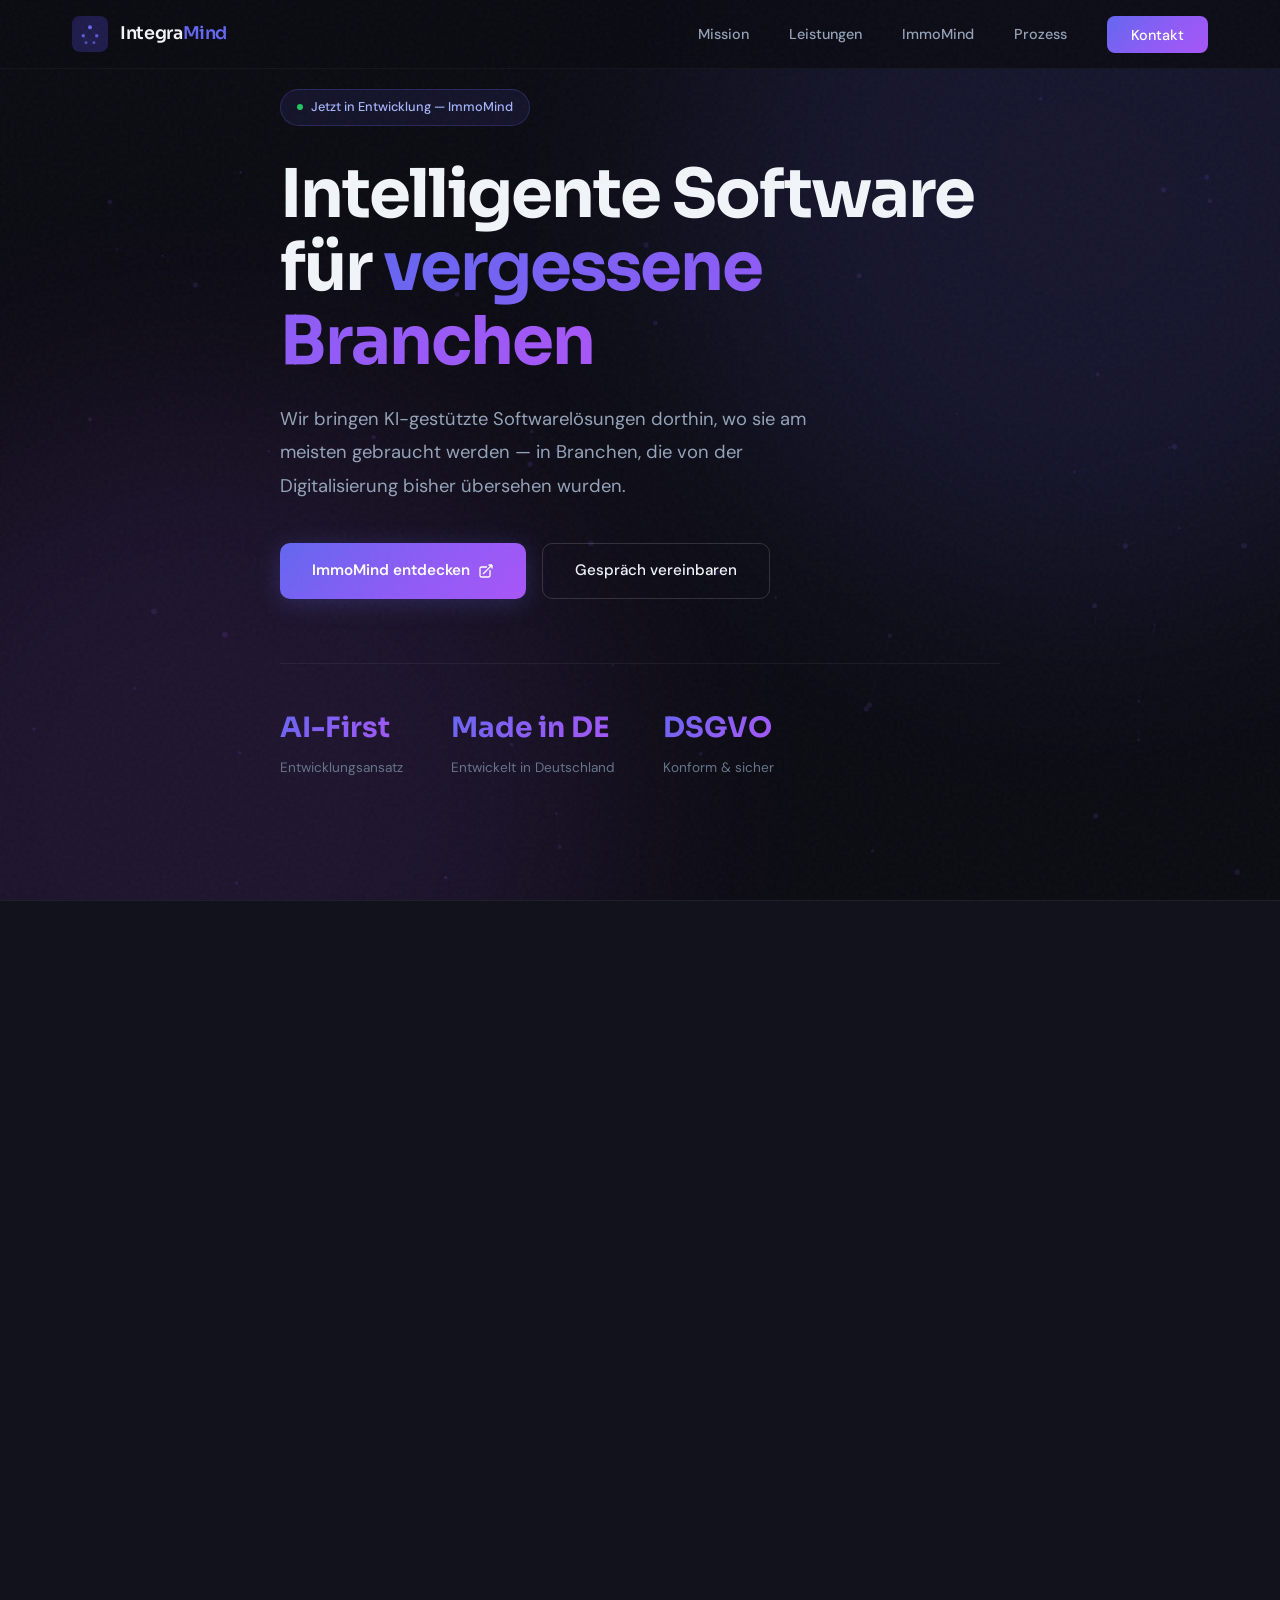
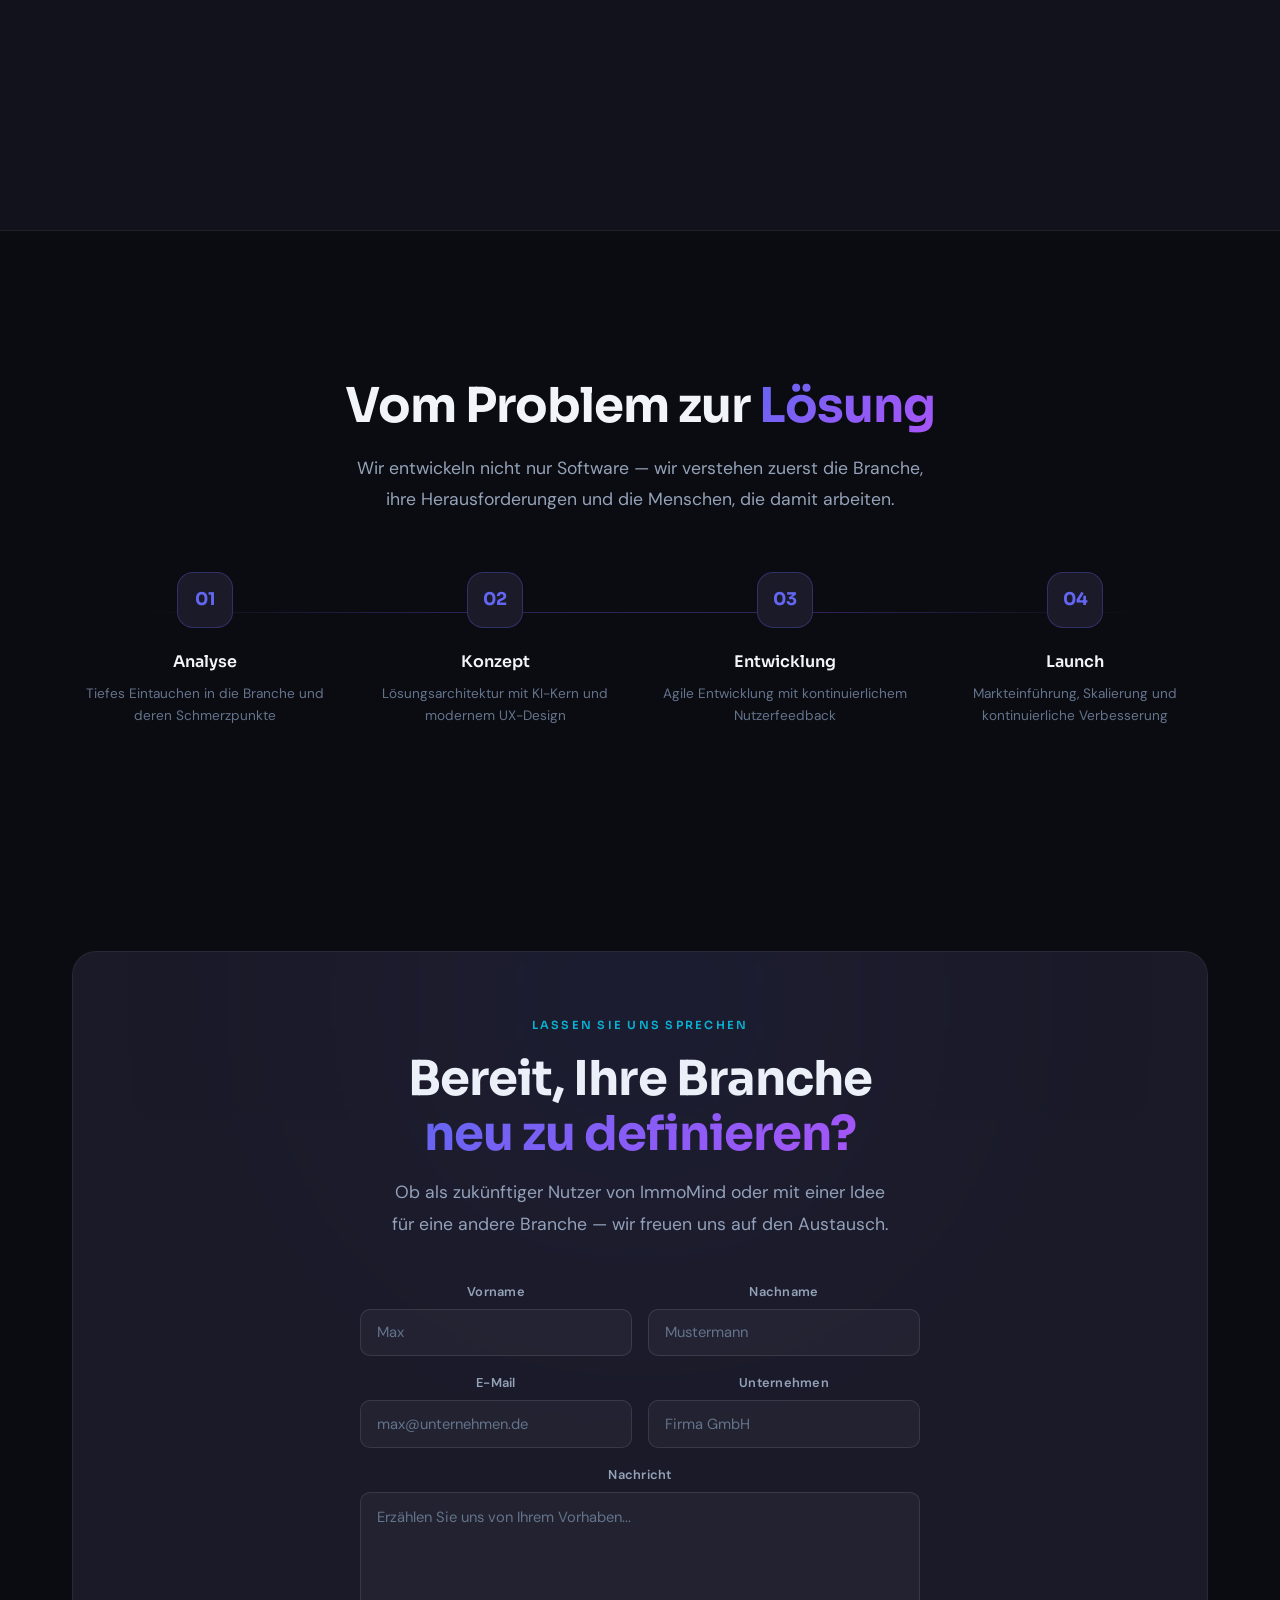
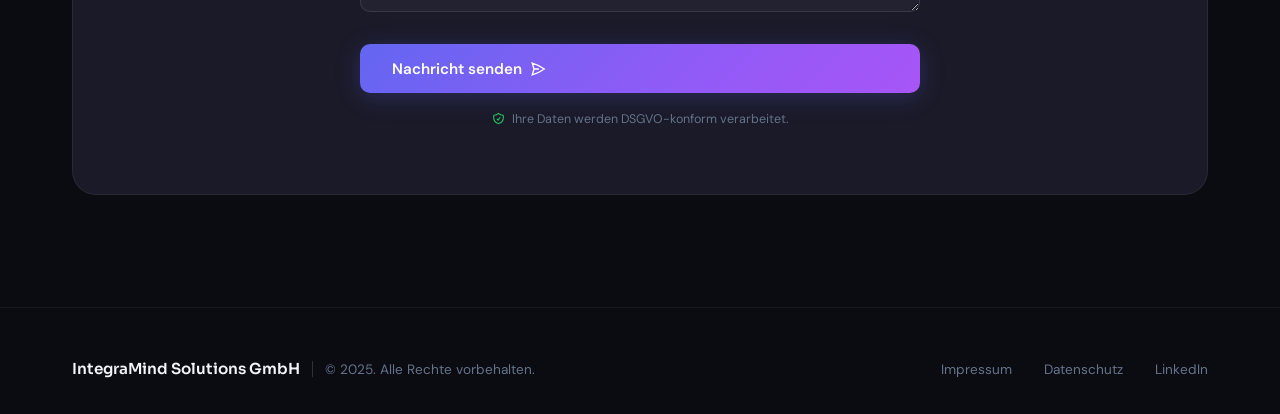
==== index.html @ 5687dd4c "Create index.html" ====
<!DOCTYPE html>
<html lang="de">
<head>
    <meta charset="UTF-8">
    <meta name="viewport" content="width=device-width, initial-scale=1.0">
    <title>IntegraMind Solutions – Intelligente Software für die Branchen von morgen</title>
    <meta name="description" content="IntegraMind Solutions GmbH – Wir entwickeln KI-gestützte Software für Branchen mit ungenutztem Digitalisierungspotenzial. Unser erstes Produkt: ImmoMind.">
    <link rel="preconnect" href="https://fonts.googleapis.com">
    <link rel="preconnect" href="https://fonts.gstatic.com" crossorigin>
    <link href="https://fonts.googleapis.com/css2?family=DM+Sans:ital,opsz,wght@0,9..40,300;0,9..40,400;0,9..40,500;0,9..40,600;0,9..40,700&family=Sora:wght@300;400;500;600;700&display=swap" rel="stylesheet">
    <style>
        :root {
            --primary: #6366f1;
            --secondary: #8b5cf6;
            --accent: #a855f7;
            --cyan: #06b6d4;
            --dark-bg: #0b0b12;
            --dark-surface: #12121c;
            --dark-card: #1a1a28;
            --dark-border: rgba(255,255,255,0.06);
            --text-primary: #f1f5f9;
            --text-secondary: #94a3b8;
            --text-muted: #64748b;
            --gradient-brand: linear-gradient(135deg, #6366f1, #8b5cf6, #a855f7);
            --gradient-glow: linear-gradient(135deg, rgba(99,102,241,0.15), rgba(139,92,246,0.08));
        }

        * { margin: 0; padding: 0; box-sizing: border-box; }

        html {
            scroll-behavior: smooth;
            scrollbar-width: thin;
            scrollbar-color: var(--primary) var(--dark-bg);
        }

        body {
            font-family: 'DM Sans', sans-serif;
            background: var(--dark-bg);
            color: var(--text-primary);
            line-height: 1.7;
            overflow-x: hidden;
        }

        /* ─── NOISE TEXTURE OVERLAY ─── */
        body::before {
            content: '';
            position: fixed;
            inset: 0;
            background-image: url("data:image/svg+xml,%3Csvg viewBox='0 0 256 256' xmlns='http://www.w3.org/2000/svg'%3E%3Cfilter id='n'%3E%3CfeTurbulence type='fractalNoise' baseFrequency='0.9' numOctaves='4' stitchTiles='stitch'/%3E%3C/filter%3E%3Crect width='100%25' height='100%25' filter='url(%23n)' opacity='0.03'/%3E%3C/svg%3E");
            pointer-events: none;
            z-index: 9999;
        }

        /* ─── UTILITY ─── */
        .container {
            max-width: 1200px;
            margin: 0 auto;
            padding: 0 2rem;
        }

        .gradient-text {
            background: var(--gradient-brand);
            -webkit-background-clip: text;
            -webkit-text-fill-color: transparent;
            background-clip: text;
        }

        .section-label {
            font-family: 'Sora', sans-serif;
            font-size: 0.7rem;
            font-weight: 600;
            letter-spacing: 0.2em;
            text-transform: uppercase;
            color: var(--cyan);
            margin-bottom: 1rem;
            display: flex;
            align-items: center;
            gap: 0.75rem;
        }

        .section-label::before {
            content: '';
            width: 24px;
            height: 1px;
            background: var(--cyan);
        }

        .section-title {
            font-family: 'Sora', sans-serif;
            font-size: clamp(2rem, 4vw, 3rem);
            font-weight: 700;
            line-height: 1.15;
            margin-bottom: 1.25rem;
            letter-spacing: -0.02em;
        }

        .section-desc {
            font-size: 1.1rem;
            color: var(--text-secondary);
            max-width: 600px;
            line-height: 1.8;
        }

        section {
            padding: 7rem 0;
            position: relative;
        }

        /* ─── NAVIGATION ─── */
        nav {
            position: fixed;
            top: 0;
            left: 0;
            right: 0;
            z-index: 1000;
            padding: 1rem 0;
            background: rgba(11, 11, 18, 0.8);
            backdrop-filter: blur(20px);
            -webkit-backdrop-filter: blur(20px);
            border-bottom: 1px solid var(--dark-border);
            transition: all 0.3s ease;
        }

        nav .container {
            display: flex;
            justify-content: space-between;
            align-items: center;
        }

        .nav-logo {
            display: flex;
            align-items: center;
            gap: 0.75rem;
            text-decoration: none;
            color: var(--text-primary);
        }

        .nav-logo-icon {
            width: 36px;
            height: 36px;
        }

        .nav-logo-text {
            font-family: 'Sora', sans-serif;
            font-size: 1.1rem;
            font-weight: 600;
            letter-spacing: -0.02em;
        }

        .nav-logo-text span {
            color: var(--primary);
        }

        .nav-links {
            display: flex;
            gap: 2.5rem;
            list-style: none;
            align-items: center;
        }

        .nav-links a {
            color: var(--text-secondary);
            text-decoration: none;
            font-size: 0.9rem;
            font-weight: 500;
            transition: color 0.2s;
            position: relative;
        }

        .nav-links a:hover {
            color: var(--text-primary);
        }

        .nav-links a::after {
            content: '';
            position: absolute;
            bottom: -4px;
            left: 0;
            width: 0;
            height: 1.5px;
            background: var(--primary);
            transition: width 0.3s ease;
        }

        .nav-links a:hover::after {
            width: 100%;
        }

        .nav-cta {
            background: var(--gradient-brand) !important;
            color: white !important;
            padding: 0.6rem 1.5rem;
            border-radius: 8px;
            font-weight: 600;
            font-size: 0.85rem;
        }

        .nav-cta::after {
            display: none !important;
        }

        .hamburger {
            display: none;
            background: none;
            border: none;
            color: white;
            cursor: pointer;
            padding: 0.5rem;
        }

        .hamburger svg {
            width: 24px;
            height: 24px;
        }

        /* ─── HERO ─── */
        .hero {
            min-height: 100vh;
            display: flex;
            align-items: center;
            position: relative;
            padding-top: 5rem;
        }

        .hero-bg {
            position: absolute;
            inset: 0;
            overflow: hidden;
        }

        /* Neural Network animated background */
        .hero-bg canvas {
            position: absolute;
            inset: 0;
            width: 100%;
            height: 100%;
            opacity: 0.25;
        }

        .hero-radial {
            position: absolute;
            width: 800px;
            height: 800px;
            border-radius: 50%;
            filter: blur(120px);
            opacity: 0.12;
            animation: float 20s ease-in-out infinite;
        }

        .hero-radial-1 {
            background: var(--primary);
            top: -200px;
            right: -200px;
        }

        .hero-radial-2 {
            background: var(--accent);
            bottom: -300px;
            left: -200px;
            animation-delay: -10s;
        }

        @keyframes float {
            0%, 100% { transform: translate(0, 0); }
            50% { transform: translate(-30px, 30px); }
        }

        .hero .container {
            position: relative;
            z-index: 2;
        }

        .hero-content {
            max-width: 720px;
        }

        .hero-badge {
            display: inline-flex;
            align-items: center;
            gap: 0.5rem;
            background: rgba(99, 102, 241, 0.1);
            border: 1px solid rgba(99, 102, 241, 0.25);
            padding: 0.4rem 1rem;
            border-radius: 100px;
            font-size: 0.8rem;
            color: #a5b4fc;
            margin-bottom: 2rem;
            font-weight: 500;
            animation: fadeUp 0.8s ease both;
        }

        .hero-badge-dot {
            width: 6px;
            height: 6px;
            background: #22c55e;
            border-radius: 50%;
            animation: pulse-dot 2s infinite;
        }

        @keyframes pulse-dot {
            0%, 100% { opacity: 1; }
            50% { opacity: 0.4; }
        }

        .hero h1 {
            font-family: 'Sora', sans-serif;
            font-size: clamp(2.5rem, 5.5vw, 4.2rem);
            font-weight: 700;
            line-height: 1.1;
            letter-spacing: -0.03em;
            margin-bottom: 1.5rem;
            animation: fadeUp 0.8s ease 0.1s both;
        }

        .hero p {
            font-size: 1.15rem;
            color: var(--text-secondary);
            line-height: 1.8;
            max-width: 560px;
            margin-bottom: 2.5rem;
            animation: fadeUp 0.8s ease 0.2s both;
        }

        .hero-actions {
            display: flex;
            gap: 1rem;
            flex-wrap: wrap;
            animation: fadeUp 0.8s ease 0.3s both;
        }

        @keyframes fadeUp {
            from { opacity: 0; transform: translateY(24px); }
            to { opacity: 1; transform: translateY(0); }
        }

        .btn-primary {
            display: inline-flex;
            align-items: center;
            gap: 0.5rem;
            padding: 0.9rem 2rem;
            background: var(--gradient-brand);
            color: white;
            border: none;
            border-radius: 10px;
            font-size: 0.95rem;
            font-weight: 600;
            font-family: 'DM Sans', sans-serif;
            cursor: pointer;
            text-decoration: none;
            transition: all 0.3s ease;
            box-shadow: 0 4px 24px rgba(99, 102, 241, 0.25);
        }

        .btn-primary:hover {
            transform: translateY(-2px);
            box-shadow: 0 8px 32px rgba(99, 102, 241, 0.35);
        }

        .btn-secondary {
            display: inline-flex;
            align-items: center;
            gap: 0.5rem;
            padding: 0.9rem 2rem;
            background: transparent;
            color: var(--text-primary);
            border: 1px solid rgba(255,255,255,0.15);
            border-radius: 10px;
            font-size: 0.95rem;
            font-weight: 500;
            font-family: 'DM Sans', sans-serif;
            cursor: pointer;
            text-decoration: none;
            transition: all 0.3s ease;
        }

        .btn-secondary:hover {
            border-color: rgba(255,255,255,0.3);
            background: rgba(255,255,255,0.04);
        }

        .hero-stats {
            display: flex;
            gap: 3rem;
            margin-top: 4rem;
            padding-top: 2.5rem;
            border-top: 1px solid var(--dark-border);
            animation: fadeUp 0.8s ease 0.4s both;
        }

        .hero-stat-value {
            font-family: 'Sora', sans-serif;
            font-size: 1.75rem;
            font-weight: 700;
        }

        .hero-stat-label {
            font-size: 0.85rem;
            color: var(--text-muted);
            margin-top: 0.25rem;
        }

        /* ─── ABOUT / MISSION ─── */
        #mission {
            background: var(--dark-surface);
            border-top: 1px solid var(--dark-border);
            border-bottom: 1px solid var(--dark-border);
        }

        .mission-grid {
            display: grid;
            grid-template-columns: 1fr 1fr;
            gap: 4rem;
            align-items: center;
        }

        .mission-visual {
            position: relative;
            height: 420px;
            border-radius: 20px;
            overflow: hidden;
            background: var(--dark-card);
            border: 1px solid var(--dark-border);
        }

        .mission-visual-inner {
            position: absolute;
            inset: 0;
            display: flex;
            align-items: center;
            justify-content: center;
        }

        .mission-diagram {
            width: 280px;
            height: 280px;
            position: relative;
        }

        .mission-ring {
            position: absolute;
            border: 1.5px solid rgba(99, 102, 241, 0.2);
            border-radius: 50%;
            animation: spin 30s linear infinite;
        }

        .mission-ring:nth-child(1) {
            inset: 0;
        }

        .mission-ring:nth-child(2) {
            inset: 30px;
            animation-direction: reverse;
            animation-duration: 25s;
            border-color: rgba(139, 92, 246, 0.2);
        }

        .mission-ring:nth-child(3) {
            inset: 60px;
            animation-duration: 20s;
            border-color: rgba(6, 182, 212, 0.2);
        }

        .mission-center-icon {
            position: absolute;
            inset: 0;
            display: flex;
            align-items: center;
            justify-content: center;
        }

        .mission-center-icon svg {
            width: 56px;
            height: 56px;
            color: var(--primary);
        }

        .ring-node {
            position: absolute;
            width: 10px;
            height: 10px;
            background: var(--primary);
            border-radius: 50%;
            box-shadow: 0 0 12px rgba(99, 102, 241, 0.4);
        }

        @keyframes spin {
            to { transform: rotate(360deg); }
        }

        .mission-text .section-desc {
            margin-bottom: 2rem;
        }

        .mission-points {
            display: flex;
            flex-direction: column;
            gap: 1rem;
        }

        .mission-point {
            display: flex;
            align-items: flex-start;
            gap: 0.75rem;
            padding: 1rem 1.25rem;
            background: rgba(99, 102, 241, 0.04);
            border: 1px solid rgba(99, 102, 241, 0.08);
            border-radius: 12px;
            transition: all 0.3s;
        }

        .mission-point:hover {
            border-color: rgba(99, 102, 241, 0.2);
            background: rgba(99, 102, 241, 0.06);
        }

        .mission-point-icon {
            width: 20px;
            height: 20px;
            flex-shrink: 0;
            margin-top: 2px;
            color: var(--cyan);
        }

        .mission-point-text {
            font-size: 0.95rem;
            color: var(--text-secondary);
            line-height: 1.6;
        }

        .mission-point-text strong {
            color: var(--text-primary);
        }

        /* ─── SERVICES ─── */
        .services-grid {
            display: grid;
            grid-template-columns: repeat(3, 1fr);
            gap: 1.5rem;
            margin-top: 3.5rem;
        }

        .service-card {
            background: var(--dark-card);
            border: 1px solid var(--dark-border);
            border-radius: 16px;
            padding: 2rem;
            transition: all 0.4s ease;
            position: relative;
            overflow: hidden;
        }

        .service-card::before {
            content: '';
            position: absolute;
            top: 0;
            left: 0;
            right: 0;
            height: 2px;
            background: var(--gradient-brand);
            opacity: 0;
            transition: opacity 0.3s;
        }

        .service-card:hover::before {
            opacity: 1;
        }

        .service-card:hover {
            border-color: rgba(99, 102, 241, 0.2);
            transform: translateY(-4px);
            box-shadow: 0 16px 48px rgba(0,0,0,0.3);
        }

        .service-icon {
            width: 48px;
            height: 48px;
            background: var(--gradient-glow);
            border: 1px solid rgba(99, 102, 241, 0.15);
            border-radius: 12px;
            display: flex;
            align-items: center;
            justify-content: center;
            margin-bottom: 1.25rem;
            color: var(--primary);
        }

        .service-icon svg {
            width: 22px;
            height: 22px;
        }

        .service-card h3 {
            font-family: 'Sora', sans-serif;
            font-size: 1.15rem;
            font-weight: 600;
            margin-bottom: 0.75rem;
            letter-spacing: -0.01em;
        }

        .service-card p {
            font-size: 0.9rem;
            color: var(--text-secondary);
            line-height: 1.7;
        }

        /* ─── IMMOMIND PRODUCT ─── */
        #immomind {
            background: var(--dark-surface);
            border-top: 1px solid var(--dark-border);
            border-bottom: 1px solid var(--dark-border);
            overflow: hidden;
        }

        .immomind-grid {
            display: grid;
            grid-template-columns: 1fr 1fr;
            gap: 4rem;
            align-items: center;
        }

        .immomind-content .section-title {
            font-size: clamp(2rem, 3.5vw, 2.75rem);
        }

        .immomind-tag {
            display: inline-flex;
            align-items: center;
            gap: 0.4rem;
            background: rgba(6, 182, 212, 0.1);
            border: 1px solid rgba(6, 182, 212, 0.2);
            color: var(--cyan);
            padding: 0.3rem 0.8rem;
            border-radius: 6px;
            font-size: 0.75rem;
            font-weight: 600;
            letter-spacing: 0.05em;
            text-transform: uppercase;
            margin-bottom: 1.5rem;
        }

        .immomind-features {
            display: grid;
            grid-template-columns: 1fr 1fr;
            gap: 1rem;
            margin-top: 2rem;
        }

        .immo-feature {
            display: flex;
            align-items: flex-start;
            gap: 0.6rem;
            padding: 0.75rem 1rem;
            background: rgba(99, 102, 241, 0.04);
            border-radius: 10px;
            border: 1px solid rgba(99, 102, 241, 0.06);
        }

        .immo-feature-check {
            width: 18px;
            height: 18px;
            flex-shrink: 0;
            color: #22c55e;
            margin-top: 1px;
        }

        .immo-feature span {
            font-size: 0.88rem;
            color: var(--text-secondary);
        }

        .immomind-visual {
            position: relative;
        }

        .immo-mockup {
            background: var(--dark-card);
            border: 1px solid var(--dark-border);
            border-radius: 16px;
            overflow: hidden;
            box-shadow: 0 24px 64px rgba(0,0,0,0.4);
            position: relative;
        }

        .immo-mockup-header {
            display: flex;
            align-items: center;
            gap: 0.5rem;
            padding: 0.75rem 1rem;
            border-bottom: 1px solid var(--dark-border);
            background: rgba(255,255,255,0.02);
        }

        .immo-dot {
            width: 8px;
            height: 8px;
            border-radius: 50%;
        }

        .immo-dot:nth-child(1) { background: #ef4444; }
        .immo-dot:nth-child(2) { background: #eab308; }
        .immo-dot:nth-child(3) { background: #22c55e; }

        .immo-mockup-body {
            padding: 1.5rem;
            min-height: 320px;
        }

        .immo-dashboard-row {
            display: grid;
            grid-template-columns: 1fr 1fr 1fr;
            gap: 0.75rem;
            margin-bottom: 1rem;
        }

        .immo-stat-card {
            background: rgba(99, 102, 241, 0.06);
            border: 1px solid rgba(99, 102, 241, 0.1);
            border-radius: 10px;
            padding: 1rem;
        }

        .immo-stat-label {
            font-size: 0.7rem;
            color: var(--text-muted);
            text-transform: uppercase;
            letter-spacing: 0.05em;
        }

        .immo-stat-value {
            font-family: 'Sora', sans-serif;
            font-size: 1.35rem;
            font-weight: 700;
            margin-top: 0.25rem;
        }

        .immo-stat-value.green { color: #22c55e; }
        .immo-stat-value.blue { color: var(--primary); }
        .immo-stat-value.cyan { color: var(--cyan); }

        .immo-chart-placeholder {
            background: rgba(99, 102, 241, 0.04);
            border: 1px solid rgba(99, 102, 241, 0.08);
            border-radius: 10px;
            padding: 1.25rem;
            height: 140px;
            position: relative;
            overflow: hidden;
        }

        .immo-chart-title {
            font-size: 0.75rem;
            color: var(--text-muted);
            margin-bottom: 0.5rem;
        }

        .immo-bars {
            display: flex;
            align-items: flex-end;
            gap: 6px;
            height: 80px;
            padding-top: 0.5rem;
        }

        .immo-bar {
            flex: 1;
            background: var(--gradient-brand);
            border-radius: 3px 3px 0 0;
            opacity: 0.7;
            animation: barGrow 1.5s ease both;
        }

        @keyframes barGrow {
            from { height: 0 !important; }
        }

        .immo-table-placeholder {
            margin-top: 0.75rem;
        }

        .immo-table-row {
            display: flex;
            justify-content: space-between;
            padding: 0.5rem 0;
            border-bottom: 1px solid var(--dark-border);
            font-size: 0.78rem;
            color: var(--text-secondary);
        }

        .immo-table-row:last-child {
            border: none;
        }

        .immo-table-status {
            padding: 0.15rem 0.5rem;
            border-radius: 4px;
            font-size: 0.7rem;
            font-weight: 600;
        }

        .status-active { background: rgba(34,197,94,0.15); color: #22c55e; }
        .status-pending { background: rgba(234,179,8,0.15); color: #eab308; }

        .immo-mockup-glow {
            position: absolute;
            width: 300px;
            height: 300px;
            background: var(--primary);
            filter: blur(100px);
            opacity: 0.08;
            top: 50%;
            left: 50%;
            transform: translate(-50%, -50%);
            pointer-events: none;
        }

        /* ─── PROCESS / WHY US ─── */
        .process-steps {
            display: grid;
            grid-template-columns: repeat(4, 1fr);
            gap: 1.5rem;
            margin-top: 3.5rem;
            position: relative;
        }

        .process-steps::before {
            content: '';
            position: absolute;
            top: 40px;
            left: 60px;
            right: 60px;
            height: 1px;
            background: linear-gradient(90deg, transparent, rgba(99,102,241,0.3), rgba(139,92,246,0.3), transparent);
        }

        .process-step {
            text-align: center;
            position: relative;
        }

        .process-step-num {
            width: 56px;
            height: 56px;
            margin: 0 auto 1.25rem;
            background: var(--dark-card);
            border: 1.5px solid rgba(99, 102, 241, 0.3);
            border-radius: 16px;
            display: flex;
            align-items: center;
            justify-content: center;
            font-family: 'Sora', sans-serif;
            font-size: 1.1rem;
            font-weight: 700;
            color: var(--primary);
            position: relative;
            z-index: 2;
            transition: all 0.3s;
        }

        .process-step:hover .process-step-num {
            border-color: var(--primary);
            box-shadow: 0 0 24px rgba(99, 102, 241, 0.2);
            background: rgba(99, 102, 241, 0.1);
        }

        .process-step h4 {
            font-family: 'Sora', sans-serif;
            font-size: 1rem;
            font-weight: 600;
            margin-bottom: 0.5rem;
        }

        .process-step p {
            font-size: 0.85rem;
            color: var(--text-muted);
            line-height: 1.6;
        }

        /* ─── CTA / CONTACT ─── */
        #kontakt {
            position: relative;
        }

        .cta-container {
            background: var(--dark-card);
            border: 1px solid var(--dark-border);
            border-radius: 24px;
            padding: 4rem;
            text-align: center;
            position: relative;
            overflow: hidden;
        }

        .cta-glow {
            position: absolute;
            width: 500px;
            height: 500px;
            background: var(--primary);
            filter: blur(150px);
            opacity: 0.06;
            top: -200px;
            left: 50%;
            transform: translateX(-50%);
            pointer-events: none;
        }

        .cta-container .section-label {
            justify-content: center;
        }

        .cta-container .section-label::before {
            display: none;
        }

        .cta-container .section-title {
            max-width: 600px;
            margin: 0 auto 1rem;
        }

        .cta-container .section-desc {
            max-width: 500px;
            margin: 0 auto 2.5rem;
            text-align: center;
        }

        /* ─── CONTACT FORM ─── */
        .contact-form {
            max-width: 560px;
            margin: 0 auto;
            position: relative;
            z-index: 2;
        }

        .form-row {
            display: grid;
            grid-template-columns: 1fr 1fr;
            gap: 1rem;
        }

        .form-group {
            margin-bottom: 1rem;
        }

        .form-group label {
            display: block;
            font-size: 0.8rem;
            font-weight: 600;
            color: var(--text-secondary);
            margin-bottom: 0.4rem;
            letter-spacing: 0.02em;
        }

        .form-group input,
        .form-group textarea {
            width: 100%;
            padding: 0.8rem 1rem;
            background: rgba(255, 255, 255, 0.04);
            border: 1px solid rgba(255, 255, 255, 0.1);
            border-radius: 10px;
            color: var(--text-primary);
            font-family: 'DM Sans', sans-serif;
            font-size: 0.92rem;
            transition: all 0.25s ease;
            outline: none;
        }

        .form-group input::placeholder,
        .form-group textarea::placeholder {
            color: var(--text-muted);
        }

        .form-group input:focus,
        .form-group textarea:focus {
            border-color: var(--primary);
            background: rgba(99, 102, 241, 0.06);
            box-shadow: 0 0 0 3px rgba(99, 102, 241, 0.1);
        }

        .form-group textarea {
            min-height: 120px;
            resize: vertical;
            line-height: 1.6;
        }

        .form-submit {
            width: 100%;
            margin-top: 0.5rem;
        }

        .form-hint {
            text-align: center;
            font-size: 0.78rem;
            color: var(--text-muted);
            margin-top: 1rem;
        }

        .form-hint svg {
            width: 13px;
            height: 13px;
            display: inline-block;
            vertical-align: -2px;
            margin-right: 0.25rem;
            color: #22c55e;
        }

        /* Success State */
        .form-success {
            display: none;
            text-align: center;
            padding: 2rem 0;
        }

        .form-success.show {
            display: block;
            animation: fadeUp 0.5s ease both;
        }

        .form-success-icon {
            width: 64px;
            height: 64px;
            background: rgba(34, 197, 94, 0.1);
            border: 1.5px solid rgba(34, 197, 94, 0.25);
            border-radius: 50%;
            display: flex;
            align-items: center;
            justify-content: center;
            margin: 0 auto 1.25rem;
        }

        .form-success-icon svg {
            width: 28px;
            height: 28px;
            color: #22c55e;
        }

        .form-success h3 {
            font-family: 'Sora', sans-serif;
            font-size: 1.25rem;
            font-weight: 600;
            margin-bottom: 0.5rem;
        }

        .form-success p {
            color: var(--text-secondary);
            font-size: 0.95rem;
        }

        /* ─── FOOTER ─── */
        footer {
            padding: 3rem 0 2rem;
            border-top: 1px solid var(--dark-border);
        }

        .footer-content {
            display: flex;
            justify-content: space-between;
            align-items: center;
            flex-wrap: wrap;
            gap: 1rem;
        }

        .footer-left {
            display: flex;
            align-items: center;
            gap: 0.75rem;
        }

        .footer-brand {
            font-family: 'Sora', sans-serif;
            font-weight: 600;
            font-size: 0.95rem;
        }

        .footer-divider {
            width: 1px;
            height: 16px;
            background: rgba(255,255,255,0.15);
        }

        .footer-copy {
            font-size: 0.85rem;
            color: var(--text-muted);
        }

        .footer-links {
            display: flex;
            gap: 2rem;
        }

        .footer-links a {
            font-size: 0.85rem;
            color: var(--text-muted);
            text-decoration: none;
            transition: color 0.2s;
        }

        .footer-links a:hover {
            color: var(--text-primary);
        }

        /* ─── SCROLL REVEAL ─── */
        .reveal {
            opacity: 0;
            transform: translateY(30px);
            transition: all 0.7s cubic-bezier(0.16, 1, 0.3, 1);
        }

        .reveal.visible {
            opacity: 1;
            transform: translateY(0);
        }

        .reveal-delay-1 { transition-delay: 0.1s; }
        .reveal-delay-2 { transition-delay: 0.2s; }
        .reveal-delay-3 { transition-delay: 0.3s; }

        /* ─── RESPONSIVE ─── */
        @media (max-width: 1024px) {
            .mission-grid,
            .immomind-grid {
                grid-template-columns: 1fr;
                gap: 2.5rem;
            }

            .services-grid {
                grid-template-columns: 1fr 1fr;
            }

            .process-steps {
                grid-template-columns: 1fr 1fr;
                gap: 2rem;
            }

            .process-steps::before {
                display: none;
            }

            .hero-stats {
                gap: 2rem;
            }
        }

        @media (max-width: 768px) {
            section {
                padding: 4.5rem 0;
            }

            .nav-links {
                display: none;
                position: absolute;
                top: 100%;
                left: 0;
                right: 0;
                background: rgba(11, 11, 18, 0.98);
                border-bottom: 1px solid var(--dark-border);
                flex-direction: column;
                padding: 1.5rem 2rem;
                gap: 1rem;
            }

            .nav-links.active {
                display: flex;
            }

            .hamburger {
                display: block;
            }

            .services-grid {
                grid-template-columns: 1fr;
            }

            .immomind-features {
                grid-template-columns: 1fr;
            }

            .process-steps {
                grid-template-columns: 1fr;
                gap: 1.5rem;
            }

            .hero-stats {
                flex-direction: column;
                gap: 1.5rem;
            }

            .cta-container {
                padding: 2.5rem 1.5rem;
            }

            .form-row {
                grid-template-columns: 1fr;
            }

            .mission-visual {
                height: 300px;
            }

            .footer-content {
                flex-direction: column;
                text-align: center;
            }
        }
    </style>
</head>
<body>

<!-- ─── NAVIGATION ─── -->
<nav>
    <div class="container">
        <a href="#" class="nav-logo">
            <!-- Inline Neural Network Icon -->
            <svg class="nav-logo-icon" viewBox="0 0 512 512" fill="none" xmlns="http://www.w3.org/2000/svg">
                <defs>
                    <linearGradient id="navGrad" x1="0" y1="0" x2="512" y2="512">
                        <stop offset="0%" stop-color="#6366f1"/>
                        <stop offset="100%" stop-color="#a855f7"/>
                    </linearGradient>
                </defs>
                <rect width="512" height="512" rx="110" fill="#1e1b4b"/>
                <circle cx="256" cy="160" r="28" fill="url(#navGrad)"/>
                <circle cx="160" cy="280" r="24" fill="url(#navGrad)" opacity="0.85"/>
                <circle cx="352" cy="280" r="24" fill="url(#navGrad)" opacity="0.85"/>
                <circle cx="200" cy="380" r="20" fill="url(#navGrad)" opacity="0.7"/>
                <circle cx="312" cy="380" r="20" fill="url(#navGrad)" opacity="0.7"/>
                <line x1="256" y1="160" x2="160" y2="280" stroke="url(#navGrad)" stroke-width="3" opacity="0.5"/>
                <line x1="256" y1="160" x2="352" y2="280" stroke="url(#navGrad)" stroke-width="3" opacity="0.5"/>
                <line x1="160" y1="280" x2="200" y2="380" stroke="url(#navGrad)" stroke-width="3" opacity="0.4"/>
                <line x1="160" y1="280" x2="312" y2="380" stroke="url(#navGrad)" stroke-width="3" opacity="0.3"/>
                <line x1="352" y1="280" x2="312" y2="380" stroke="url(#navGrad)" stroke-width="3" opacity="0.4"/>
                <line x1="352" y1="280" x2="200" y2="380" stroke="url(#navGrad)" stroke-width="3" opacity="0.3"/>
            </svg>
            <span class="nav-logo-text">Integra<span>Mind</span></span>
        </a>

        <button class="hamburger" onclick="document.querySelector('.nav-links').classList.toggle('active')" aria-label="Menü">
            <svg fill="none" stroke="currentColor" stroke-width="2" viewBox="0 0 24 24">
                <path d="M4 6h16M4 12h16M4 18h16"/>
            </svg>
        </button>

        <ul class="nav-links">
            <li><a href="#mission">Mission</a></li>
            <li><a href="#leistungen">Leistungen</a></li>
            <li><a href="#immomind">ImmoMind</a></li>
            <li><a href="#prozess">Prozess</a></li>
            <li><a href="#kontakt" class="nav-cta">Kontakt</a></li>
        </ul>
    </div>
</nav>

<!-- ─── HERO ─── -->
<section class="hero">
    <div class="hero-bg">
        <canvas id="neuralCanvas"></canvas>
        <div class="hero-radial hero-radial-1"></div>
        <div class="hero-radial hero-radial-2"></div>
    </div>

    <div class="container">
        <div class="hero-content">
            <div class="hero-badge">
                <span class="hero-badge-dot"></span>
                Jetzt in Entwicklung — ImmoMind
            </div>

            <h1>Intelligente Software<br>für <span class="gradient-text">vergessene Branchen</span></h1>

            <p>Wir bringen KI-gestützte Softwarelösungen dorthin, wo sie am meisten gebraucht werden — in Branchen, die von der Digitalisierung bisher übersehen wurden.</p>

            <div class="hero-actions">
                <a href="https://immomind.io" target="_blank" rel="noopener" class="btn-primary">
                    ImmoMind entdecken
                    <svg width="16" height="16" fill="none" stroke="currentColor" stroke-width="2" viewBox="0 0 24 24"><path d="M13.5 6H5.25A2.25 2.25 0 0 0 3 8.25v10.5A2.25 2.25 0 0 0 5.25 21h10.5A2.25 2.25 0 0 0 18 18.75V10.5m-10.5 6L21 3m0 0h-5.25M21 3v5.25"/></svg>
                </a>
                <a href="#kontakt" class="btn-secondary">Gespräch vereinbaren</a>
            </div>

            <div class="hero-stats">
                <div>
                    <div class="hero-stat-value gradient-text">AI-First</div>
                    <div class="hero-stat-label">Entwicklungsansatz</div>
                </div>
                <div>
                    <div class="hero-stat-value gradient-text">Made in DE</div>
                    <div class="hero-stat-label">Entwickelt in Deutschland</div>
                </div>
                <div>
                    <div class="hero-stat-value gradient-text">DSGVO</div>
                    <div class="hero-stat-label">Konform & sicher</div>
                </div>
            </div>
        </div>
    </div>
</section>

<!-- ─── MISSION ─── -->
<section id="mission">
    <div class="container">
        <div class="mission-grid">
            <div class="mission-visual reveal">
                <div class="mission-visual-inner">
                    <div class="mission-diagram">
                        <div class="mission-ring">
                            <div class="ring-node" style="top: 0; left: 50%; transform: translate(-50%, -50%);"></div>
                        </div>
                        <div class="mission-ring">
                            <div class="ring-node" style="bottom: 10px; right: 10px;"></div>
                        </div>
                        <div class="mission-ring">
                            <div class="ring-node" style="top: 50%; left: 0; transform: translate(-50%, -50%);"></div>
                        </div>
                        <div class="mission-center-icon">
                            <svg fill="none" stroke="currentColor" stroke-width="1.5" viewBox="0 0 24 24">
                                <path d="M12 18v-5.25m0 0a6.01 6.01 0 0 0 1.5-.189m-1.5.189a6.01 6.01 0 0 1-1.5-.189m3.75 7.478a12.06 12.06 0 0 1-4.5 0m3.75 2.383a14.406 14.406 0 0 1-3 0M14.25 18v-.192c0-.983.658-1.823 1.508-2.316a7.5 7.5 0 1 0-7.517 0c.85.493 1.509 1.333 1.509 2.316V18"/>
                            </svg>
                        </div>
                    </div>
                </div>
            </div>

            <div class="mission-text">
                <div class="section-label reveal">Unsere Mission</div>
                <h2 class="section-title reveal reveal-delay-1">Wo andere wegsehen,<br>sehen wir <span class="gradient-text">Potenzial</span></h2>
                <p class="section-desc reveal reveal-delay-2">Viele Branchen arbeiten noch mit veralteten Tools, Excel-Tabellen oder komplett analog. IntegraMind Solutions entwickelt intelligente Software, die genau dort ansetzt — und ganze Industrien nach vorne bringt.</p>

                <div class="mission-points reveal reveal-delay-3">
                    <div class="mission-point">
                        <svg class="mission-point-icon" fill="none" stroke="currentColor" stroke-width="2" viewBox="0 0 24 24"><path d="M9.813 15.904 9 18.75l-.813-2.846a4.5 4.5 0 0 0-3.09-3.09L2.25 12l2.846-.813a4.5 4.5 0 0 0 3.09-3.09L9 5.25l.813 2.846a4.5 4.5 0 0 0 3.09 3.09L15.75 12l-2.846.813a4.5 4.5 0 0 0-3.09 3.09ZM18.259 8.715 18 9.75l-.259-1.035a3.375 3.375 0 0 0-2.455-2.456L14.25 6l1.036-.259a3.375 3.375 0 0 0 2.455-2.456L18 2.25l.259 1.035a3.375 3.375 0 0 0 2.455 2.456L21.75 6l-1.036.259a3.375 3.375 0 0 0-2.455 2.456Z"/></svg>
                        <span class="mission-point-text"><strong>KI als Kern</strong> — Unsere Produkte werden von Anfang an mit künstlicher Intelligenz konzipiert, nicht nachgerüstet.</span>
                    </div>
                    <div class="mission-point">
                        <svg class="mission-point-icon" fill="none" stroke="currentColor" stroke-width="2" viewBox="0 0 24 24"><path d="M3.75 3v11.25A2.25 2.25 0 0 0 6 16.5h2.25M3.75 3h-1.5m1.5 0h16.5m0 0h1.5m-1.5 0v11.25A2.25 2.25 0 0 1 18 16.5h-2.25m-7.5 0h7.5m-7.5 0-1 3m8.5-3 1 3m0 0 .5 1.5m-.5-1.5h-9.5m0 0-.5 1.5"/></svg>
                        <span class="mission-point-text"><strong>Branchen-Expertise</strong> — Wir verstehen die Prozesse und Schmerzpunkte der Industrien, für die wir entwickeln.</span>
                    </div>
                    <div class="mission-point">
                        <svg class="mission-point-icon" fill="none" stroke="currentColor" stroke-width="2" viewBox="0 0 24 24"><path d="M9 12.75 11.25 15 15 9.75m-3-7.036A11.959 11.959 0 0 1 3.598 6 11.99 11.99 0 0 0 3 9.749c0 5.592 3.824 10.29 9 11.623 5.176-1.332 9-6.03 9-11.622 0-1.31-.21-2.571-.598-3.751h-.152c-3.196 0-6.1-1.248-8.25-3.285Z"/></svg>
                        <span class="mission-point-text"><strong>Deutsche Qualität</strong> — DSGVO-konform, datensicher und nach höchsten Qualitätsstandards entwickelt.</span>
                    </div>
                </div>
            </div>
        </div>
    </div>
</section>

<!-- ─── SERVICES ─── -->
<section id="leistungen">
    <div class="container">
        <div class="section-label reveal">Was wir tun</div>
        <h2 class="section-title reveal reveal-delay-1">Software, die <span class="gradient-text">Branchen transformiert</span></h2>
        <p class="section-desc reveal reveal-delay-2">Unser Fokus liegt auf der Entwicklung von Softwareprodukten für Märkte, in denen die IT-Infrastruktur noch weit hinter den Möglichkeiten zurückbleibt.</p>

        <div class="services-grid">
            <div class="service-card reveal">
                <div class="service-icon">
                    <svg fill="none" stroke="currentColor" stroke-width="1.5" viewBox="0 0 24 24"><path d="M14.25 9.75 16.5 12l-2.25 2.25m-4.5 0L7.5 12l2.25-2.25M6 20.25h12A2.25 2.25 0 0 0 20.25 18V6A2.25 2.25 0 0 0 18 3.75H6A2.25 2.25 0 0 0 3.75 6v12A2.25 2.25 0 0 0 6 20.25Z"/></svg>
                </div>
                <h3>Softwareentwicklung</h3>
                <p>Wir konzipieren und entwickeln maßgeschneiderte Softwareprodukte — von der ersten Idee bis zur fertigen Plattform. Skalierbar, modern und auf reale Probleme zugeschnitten.</p>
            </div>

            <div class="service-card reveal reveal-delay-1">
                <div class="service-icon">
                    <svg fill="none" stroke="currentColor" stroke-width="1.5" viewBox="0 0 24 24"><path d="M9.813 15.904 9 18.75l-.813-2.846a4.5 4.5 0 0 0-3.09-3.09L2.25 12l2.846-.813a4.5 4.5 0 0 0 3.09-3.09L9 5.25l.813 2.846a4.5 4.5 0 0 0 3.09 3.09L15.75 12l-2.846.813a4.5 4.5 0 0 0-3.09 3.09ZM18.259 8.715 18 9.75l-.259-1.035a3.375 3.375 0 0 0-2.455-2.456L14.25 6l1.036-.259a3.375 3.375 0 0 0 2.455-2.456L18 2.25l.259 1.035a3.375 3.375 0 0 0 2.455 2.456L21.75 6l-1.036.259a3.375 3.375 0 0 0-2.455 2.456Z"/></svg>
                </div>
                <h3>KI & Automatisierung</h3>
                <p>Intelligente Automatisierung, die versteht statt nur ausführt. Wir integrieren KI-Technologie dort, wo sie echten Mehrwert schafft — bei der Datenanalyse, Prognose und Entscheidungsunterstützung.</p>
            </div>

            <div class="service-card reveal reveal-delay-2">
                <div class="service-icon">
                    <svg fill="none" stroke="currentColor" stroke-width="1.5" viewBox="0 0 24 24"><path d="M2.25 21h19.5m-18-18v18m10.5-18v18m6-13.5V21M6.75 6.75h.75m-.75 3h.75m-.75 3h.75m3-6h.75m-.75 3h.75m-.75 3h.75M6.75 21v-3.375c0-.621.504-1.125 1.125-1.125h2.25c.621 0 1.125.504 1.125 1.125V21M3 3h12m-.75 4.5H21m-3.75 3H21m-3.75 3H21"/></svg>
                </div>
                <h3>Branchenlösungen</h3>
                <p>Spezialisierte Software für Branchen, die der Digitalisierung hinterherhinken — angefangen bei der Immobilienverwaltung. Weitere Märkte folgen.</p>
            </div>
        </div>
    </div>
</section>

<!-- ─── IMMOMIND ─── -->
<section id="immomind">
    <div class="container">
        <div class="immomind-grid">
            <div class="immomind-content">
                <div class="immomind-tag reveal">
                    <svg width="12" height="12" fill="none" stroke="currentColor" stroke-width="2" viewBox="0 0 24 24"><path d="M3.75 13.5 10.5 6.75 14.25 10.5l5.25-6"/></svg>
                    In Entwicklung
                </div>
                <div class="section-label reveal">Unser erstes Produkt</div>
                <h2 class="section-title reveal reveal-delay-1">
                    <span class="gradient-text">ImmoMind</span> — Immobilienverwaltung, neu gedacht
                </h2>
                <p class="section-desc reveal reveal-delay-2">ImmoMind wird die Art und Weise verändern, wie Immobilien verwaltet werden. KI-gestützt, intuitiv und speziell für den deutschen Markt entwickelt — von Mieterkommunikation bis Nebenkostenabrechnung.</p>

                <div class="immomind-features reveal reveal-delay-3">
                    <div class="immo-feature">
                        <svg class="immo-feature-check" fill="none" stroke="currentColor" stroke-width="2" viewBox="0 0 24 24"><path d="m4.5 12.75 6 6 9-13.5"/></svg>
                        <span>Objekt- & Mieterverwaltung</span>
                    </div>
                    <div class="immo-feature">
                        <svg class="immo-feature-check" fill="none" stroke="currentColor" stroke-width="2" viewBox="0 0 24 24"><path d="m4.5 12.75 6 6 9-13.5"/></svg>
                        <span>KI-gestützte Analyse</span>
                    </div>
                    <div class="immo-feature">
                        <svg class="immo-feature-check" fill="none" stroke="currentColor" stroke-width="2" viewBox="0 0 24 24"><path d="m4.5 12.75 6 6 9-13.5"/></svg>
                        <span>Automatisierte Abrechnungen</span>
                    </div>
                    <div class="immo-feature">
                        <svg class="immo-feature-check" fill="none" stroke="currentColor" stroke-width="2" viewBox="0 0 24 24"><path d="m4.5 12.75 6 6 9-13.5"/></svg>
                        <span>Dokumentenmanagement</span>
                    </div>
                    <div class="immo-feature">
                        <svg class="immo-feature-check" fill="none" stroke="currentColor" stroke-width="2" viewBox="0 0 24 24"><path d="m4.5 12.75 6 6 9-13.5"/></svg>
                        <span>Mieterkommunikation</span>
                    </div>
                    <div class="immo-feature">
                        <svg class="immo-feature-check" fill="none" stroke="currentColor" stroke-width="2" viewBox="0 0 24 24"><path d="m4.5 12.75 6 6 9-13.5"/></svg>
                        <span>DSGVO-konform</span>
                    </div>
                </div>

                <a href="https://immomind.io" target="_blank" rel="noopener" class="btn-primary reveal reveal-delay-3" style="margin-top: 2rem; display: inline-flex; align-self: flex-start;">
                    immomind.io besuchen
                    <svg width="16" height="16" fill="none" stroke="currentColor" stroke-width="2" viewBox="0 0 24 24"><path d="M13.5 6H5.25A2.25 2.25 0 0 0 3 8.25v10.5A2.25 2.25 0 0 0 5.25 21h10.5A2.25 2.25 0 0 0 18 18.75V10.5m-10.5 6L21 3m0 0h-5.25M21 3v5.25"/></svg>
                </a>
            </div>

            <div class="immomind-visual reveal">
                <div class="immo-mockup">
                    <div class="immo-mockup-header">
                        <div class="immo-dot"></div>
                        <div class="immo-dot"></div>
                        <div class="immo-dot"></div>
                        <span style="margin-left: 0.75rem; font-size: 0.75rem; color: var(--text-muted);">ImmoMind Dashboard</span>
                    </div>
                    <div class="immo-mockup-body">
                        <div class="immo-dashboard-row">
                            <div class="immo-stat-card">
                                <div class="immo-stat-label">Objekte</div>
                                <div class="immo-stat-value blue">24</div>
                            </div>
                            <div class="immo-stat-card">
                                <div class="immo-stat-label">Einnahmen/Mo.</div>
                                <div class="immo-stat-value green">€ 48.2k</div>
                            </div>
                            <div class="immo-stat-card">
                                <div class="immo-stat-label">Auslastung</div>
                                <div class="immo-stat-value cyan">96.8%</div>
                            </div>
                        </div>

                        <div class="immo-chart-placeholder">
                            <div class="immo-chart-title">Mieteinnahmen — Letzte 12 Monate</div>
                            <div class="immo-bars">
                                <div class="immo-bar" style="height: 45%;"></div>
                                <div class="immo-bar" style="height: 52%;"></div>
                                <div class="immo-bar" style="height: 48%;"></div>
                                <div class="immo-bar" style="height: 60%;"></div>
                                <div class="immo-bar" style="height: 55%;"></div>
                                <div class="immo-bar" style="height: 68%;"></div>
                                <div class="immo-bar" style="height: 72%;"></div>
                                <div class="immo-bar" style="height: 65%;"></div>
                                <div class="immo-bar" style="height: 78%;"></div>
                                <div class="immo-bar" style="height: 82%;"></div>
                                <div class="immo-bar" style="height: 88%;"></div>
                                <div class="immo-bar" style="height: 95%;"></div>
                            </div>
                        </div>

                        <div class="immo-table-placeholder">
                            <div class="immo-table-row">
                                <span>Parkstraße 12, Frankfurt</span>
                                <span class="immo-table-status status-active">Vermietet</span>
                            </div>
                            <div class="immo-table-row">
                                <span>Lindenallee 8, Offenbach</span>
                                <span class="immo-table-status status-active">Vermietet</span>
                            </div>
                            <div class="immo-table-row">
                                <span>Bergweg 3, Hanau</span>
                                <span class="immo-table-status status-pending">Inseriert</span>
                            </div>
                        </div>
                    </div>
                </div>
                <div class="immo-mockup-glow"></div>
            </div>
        </div>
    </div>
</section>

<!-- ─── PROCESS ─── -->
<section id="prozess">
    <div class="container">
        <div style="text-align: center; max-width: 600px; margin: 0 auto;">
            <div class="section-label reveal" style="justify-content: center;">
                <span style="display: none;"></span>Unser Ansatz
            </div>
            <h2 class="section-title reveal reveal-delay-1">Vom Problem zur <span class="gradient-text">Lösung</span></h2>
            <p class="section-desc reveal reveal-delay-2" style="margin: 0 auto;">Wir entwickeln nicht nur Software — wir verstehen zuerst die Branche, ihre Herausforderungen und die Menschen, die damit arbeiten.</p>
        </div>

        <div class="process-steps">
            <div class="process-step reveal">
                <div class="process-step-num">01</div>
                <h4>Analyse</h4>
                <p>Tiefes Eintauchen in die Branche und deren Schmerzpunkte</p>
            </div>
            <div class="process-step reveal reveal-delay-1">
                <div class="process-step-num">02</div>
                <h4>Konzept</h4>
                <p>Lösungsarchitektur mit KI-Kern und modernem UX-Design</p>
            </div>
            <div class="process-step reveal reveal-delay-2">
                <div class="process-step-num">03</div>
                <h4>Entwicklung</h4>
                <p>Agile Entwicklung mit kontinuierlichem Nutzerfeedback</p>
            </div>
            <div class="process-step reveal reveal-delay-3">
                <div class="process-step-num">04</div>
                <h4>Launch</h4>
                <p>Markteinführung, Skalierung und kontinuierliche Verbesserung</p>
            </div>
        </div>
    </div>
</section>

<!-- ─── CTA / CONTACT ─── -->
<section id="kontakt">
    <div class="container">
        <div class="cta-container reveal">
            <div class="cta-glow"></div>
            <div class="section-label">Lassen Sie uns sprechen</div>
            <h2 class="section-title">Bereit, Ihre Branche<br><span class="gradient-text">neu zu definieren?</span></h2>
            <p class="section-desc">Ob als zukünftiger Nutzer von ImmoMind oder mit einer Idee für eine andere Branche — wir freuen uns auf den Austausch.</p>

            <div class="contact-form" id="contactForm">
                <div class="form-row">
                    <div class="form-group">
                        <label for="vorname">Vorname</label>
                        <input type="text" id="vorname" name="vorname" placeholder="Max" required>
                    </div>
                    <div class="form-group">
                        <label for="nachname">Nachname</label>
                        <input type="text" id="nachname" name="nachname" placeholder="Mustermann" required>
                    </div>
                </div>
                <div class="form-row">
                    <div class="form-group">
                        <label for="email">E-Mail</label>
                        <input type="email" id="email" name="email" placeholder="max@unternehmen.de" required>
                    </div>
                    <div class="form-group">
                        <label for="unternehmen">Unternehmen</label>
                        <input type="text" id="unternehmen" name="unternehmen" placeholder="Firma GmbH">
                    </div>
                </div>
                <div class="form-group">
                    <label for="nachricht">Nachricht</label>
                    <textarea id="nachricht" name="nachricht" placeholder="Erzählen Sie uns von Ihrem Vorhaben..." required></textarea>
                </div>
                <button type="button" class="btn-primary form-submit" onclick="submitForm()">
                    Nachricht senden
                    <svg width="16" height="16" fill="none" stroke="currentColor" stroke-width="2" viewBox="0 0 24 24"><path d="M6 12 3.269 3.125A59.769 59.769 0 0 1 21.485 12 59.768 59.768 0 0 1 3.27 20.875L5.999 12Zm0 0h7.5"/></svg>
                </button>
                <div class="form-hint">
                    <svg fill="none" stroke="currentColor" stroke-width="2" viewBox="0 0 24 24"><path d="M9 12.75 11.25 15 15 9.75m-3-7.036A11.959 11.959 0 0 1 3.598 6 11.99 11.99 0 0 0 3 9.749c0 5.592 3.824 10.29 9 11.623 5.176-1.332 9-6.03 9-11.622 0-1.31-.21-2.571-.598-3.751h-.152c-3.196 0-6.1-1.248-8.25-3.285Z"/></svg>
                    Ihre Daten werden DSGVO-konform verarbeitet.
                </div>
            </div>

            <div class="form-success" id="formSuccess">
                <div class="form-success-icon">
                    <svg fill="none" stroke="currentColor" stroke-width="2" viewBox="0 0 24 24"><path d="m4.5 12.75 6 6 9-13.5"/></svg>
                </div>
                <h3>Vielen Dank!</h3>
                <p>Ihre Nachricht ist bei uns eingegangen. Wir melden uns in Kürze.</p>
            </div>
        </div>
    </div>
</section>

<!-- ─── FOOTER ─── -->
<footer>
    <div class="container">
        <div class="footer-content">
            <div class="footer-left">
                <span class="footer-brand">IntegraMind Solutions GmbH</span>
                <div class="footer-divider"></div>
                <span class="footer-copy">© 2025. Alle Rechte vorbehalten.</span>
            </div>
            <div class="footer-links">
                <a href="#">Impressum</a>
                <a href="#">Datenschutz</a>
                <a href="https://linkedin.com" target="_blank" rel="noopener">LinkedIn</a>
            </div>
        </div>
    </div>
</footer>

<!-- ─── SCRIPTS ─── -->
<script data-cfasync="false" src="/cdn-cgi/scripts/5c5dd728/cloudflare-static/email-decode.min.js"></script><script>
// Neural Network Canvas Animation
const canvas = document.getElementById('neuralCanvas');
const ctx = canvas.getContext('2d');

function resizeCanvas() {
    canvas.width = window.innerWidth;
    canvas.height = window.innerHeight;
}
resizeCanvas();
window.addEventListener('resize', resizeCanvas);

class Node {
    constructor() {
        this.x = Math.random() * canvas.width;
        this.y = Math.random() * canvas.height;
        this.vx = (Math.random() - 0.5) * 0.3;
        this.vy = (Math.random() - 0.5) * 0.3;
        this.r = Math.random() * 2 + 1;
    }
    update() {
        this.x += this.vx;
        this.y += this.vy;
        if (this.x < 0 || this.x > canvas.width) this.vx *= -1;
        if (this.y < 0 || this.y > canvas.height) this.vy *= -1;
    }
}

const nodes = Array.from({ length: 60 }, () => new Node());

function drawNetwork() {
    ctx.clearRect(0, 0, canvas.width, canvas.height);

    for (let i = 0; i < nodes.length; i++) {
        for (let j = i + 1; j < nodes.length; j++) {
            const dx = nodes[i].x - nodes[j].x;
            const dy = nodes[i].y - nodes[j].y;
            const dist = Math.sqrt(dx * dx + dy * dy);
            if (dist < 200) {
                ctx.beginPath();
                ctx.moveTo(nodes[i].x, nodes[i].y);
                ctx.lineTo(nodes[j].x, nodes[j].y);
                ctx.strokeStyle = `rgba(99, 102, 241, ${(1 - dist / 200) * 0.3})`;
                ctx.lineWidth = 0.5;
                ctx.stroke();
            }
        }
    }

    nodes.forEach(node => {
        node.update();
        ctx.beginPath();
        ctx.arc(node.x, node.y, node.r, 0, Math.PI * 2);
        ctx.fillStyle = 'rgba(139, 92, 246, 0.5)';
        ctx.fill();
    });

    requestAnimationFrame(drawNetwork);
}
drawNetwork();

// Scroll Reveal
const revealElements = document.querySelectorAll('.reveal');
const observer = new IntersectionObserver((entries) => {
    entries.forEach(entry => {
        if (entry.isIntersecting) {
            entry.target.classList.add('visible');
        }
    });
}, { threshold: 0.1, rootMargin: '0px 0px -50px 0px' });

revealElements.forEach(el => observer.observe(el));

// Nav scroll effect
window.addEventListener('scroll', () => {
    const nav = document.querySelector('nav');
    if (window.scrollY > 50) {
        nav.style.padding = '0.6rem 0';
        nav.style.borderBottomColor = 'rgba(255,255,255,0.08)';
    } else {
        nav.style.padding = '1rem 0';
        nav.style.borderBottomColor = 'rgba(255,255,255,0.04)';
    }
});

// Smooth scroll for anchor links
document.querySelectorAll('a[href^="#"]').forEach(anchor => {
    anchor.addEventListener('click', function (e) {
        e.preventDefault();
        const target = document.querySelector(this.getAttribute('href'));
        if (target) {
            target.scrollIntoView({ behavior: 'smooth', block: 'start' });
            document.querySelector('.nav-links').classList.remove('active');
        }
    });
});

// Contact Form
function submitForm() {
    const fields = ['vorname', 'nachname', 'email', 'nachricht'];
    let valid = true;

    fields.forEach(id => {
        const el = document.getElementById(id);
        if (!el.value.trim()) {
            el.style.borderColor = '#ef4444';
            el.style.boxShadow = '0 0 0 3px rgba(239,68,68,0.15)';
            valid = false;
        } else {
            el.style.borderColor = '';
            el.style.boxShadow = '';
        }
    });

    const emailEl = document.getElementById('email');
    if (emailEl.value && !/^[^\s@]+@[^\s@]+\.[^\s@]+$/.test(emailEl.value)) {
        emailEl.style.borderColor = '#ef4444';
        emailEl.style.boxShadow = '0 0 0 3px rgba(239,68,68,0.15)';
        valid = false;
    }

    if (!valid) return;

    const btn = document.querySelector('.form-submit');
    btn.textContent = 'Wird gesendet...';
    btn.disabled = true;
    btn.style.opacity = '0.7';

    setTimeout(() => {
        document.getElementById('contactForm').style.display = 'none';
        document.getElementById('formSuccess').classList.add('show');
    }, 1200);
}

// Reset validation on input
document.querySelectorAll('#contactForm input, #contactForm textarea').forEach(el => {
    el.addEventListener('input', function() {
        this.style.borderColor = '';
        this.style.boxShadow = '';
    });
});
</script>

</body>
</html>
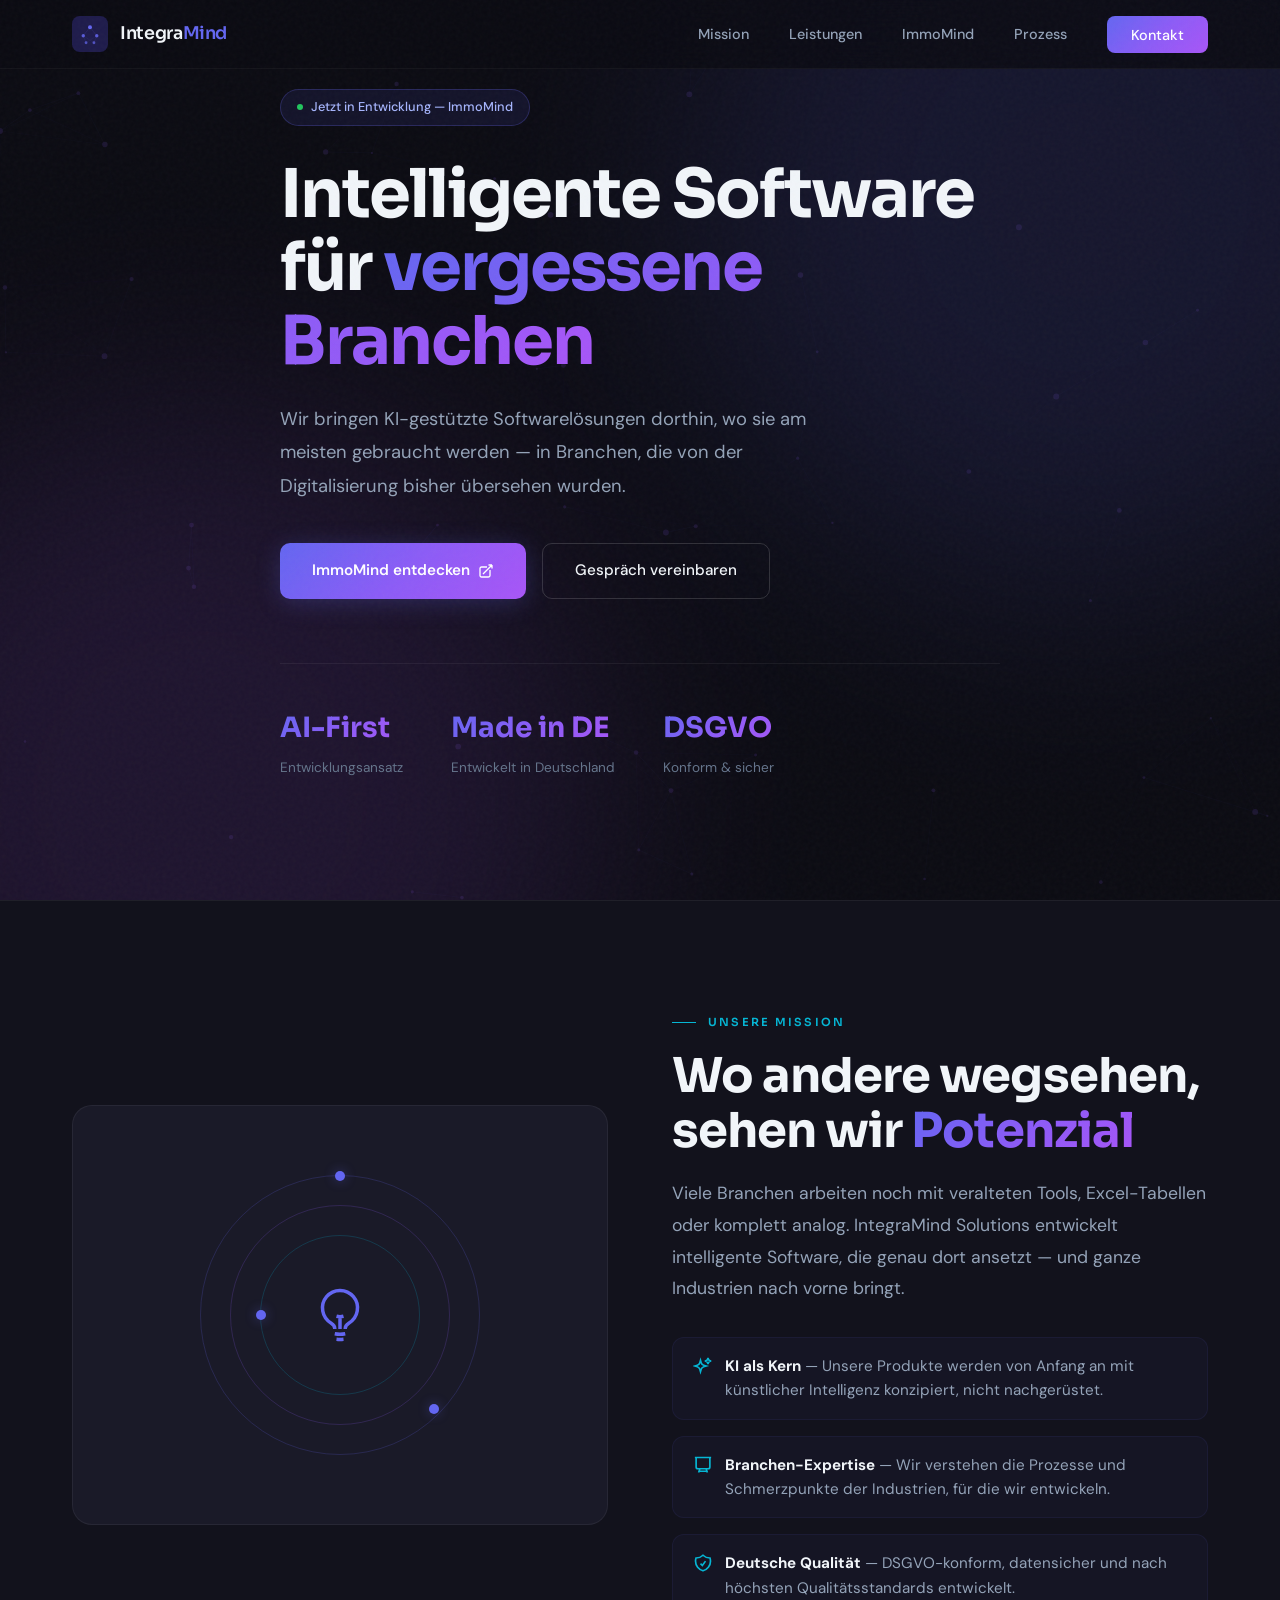
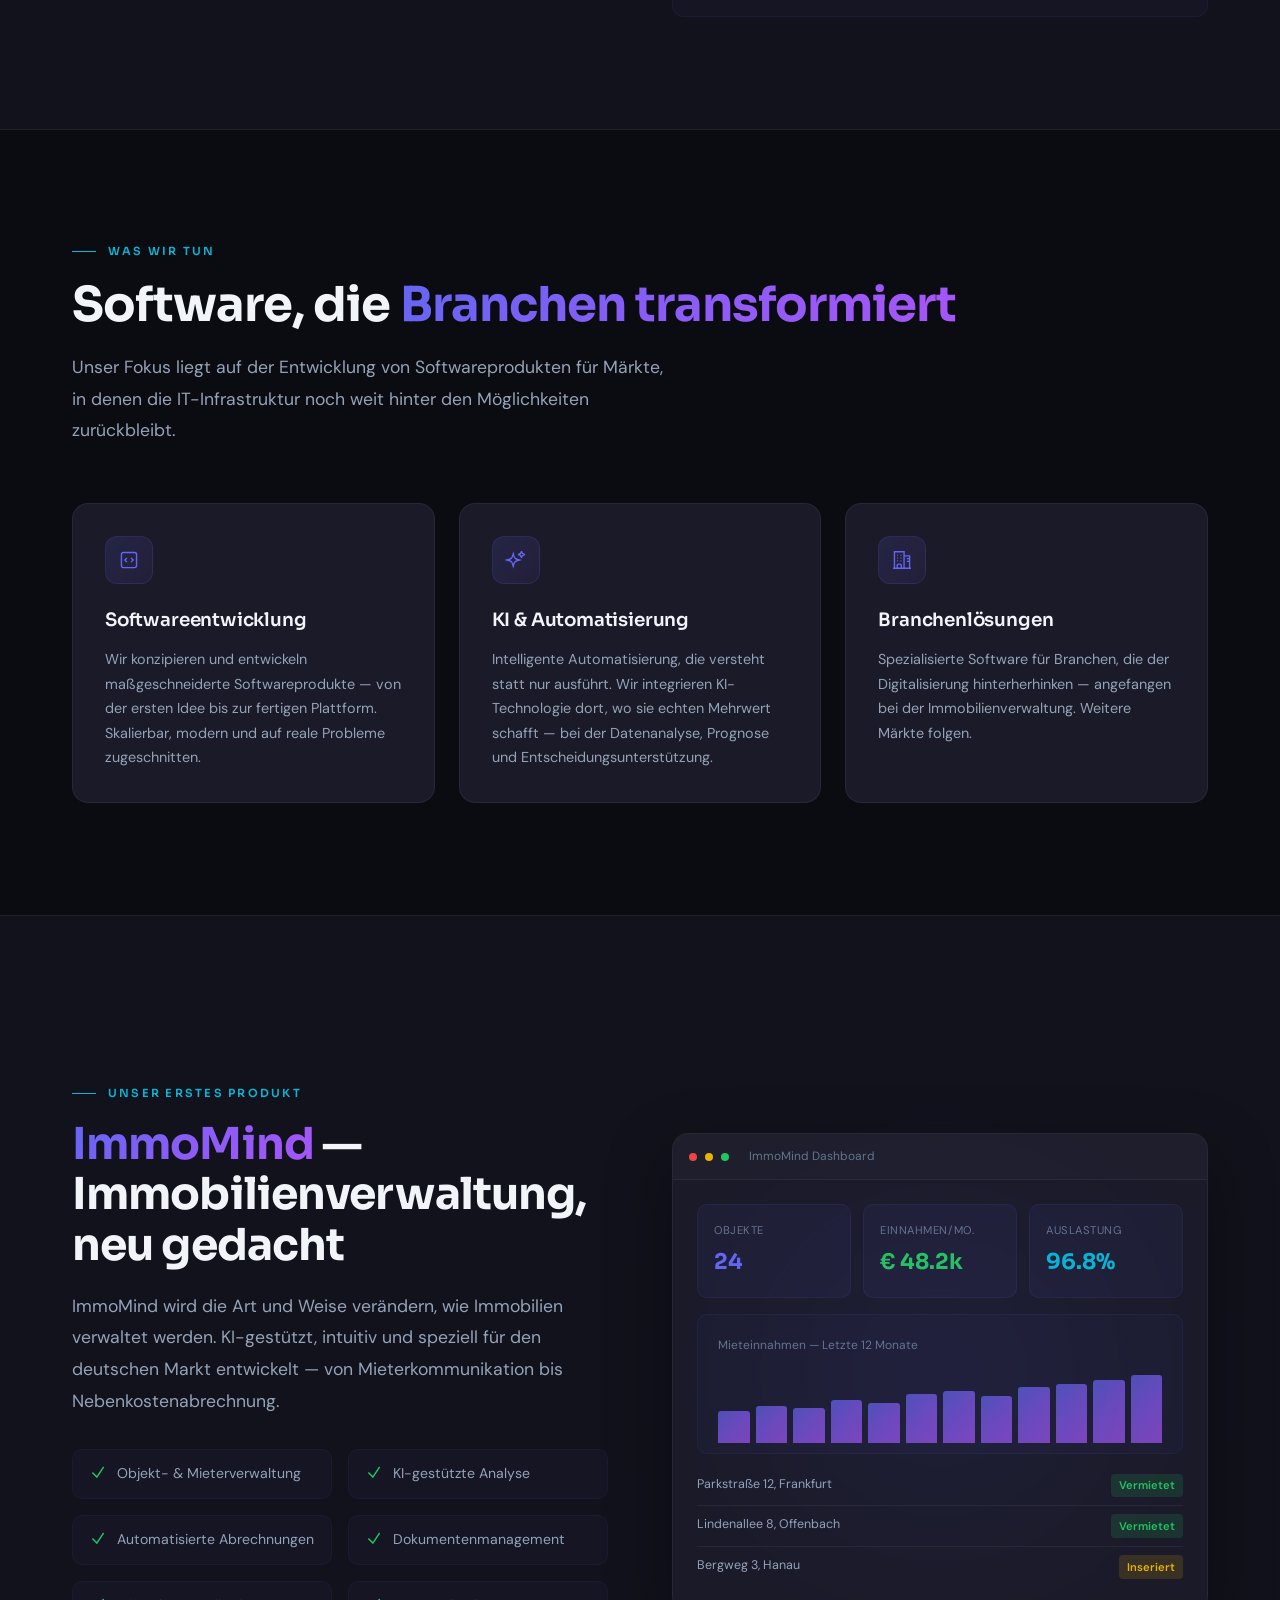
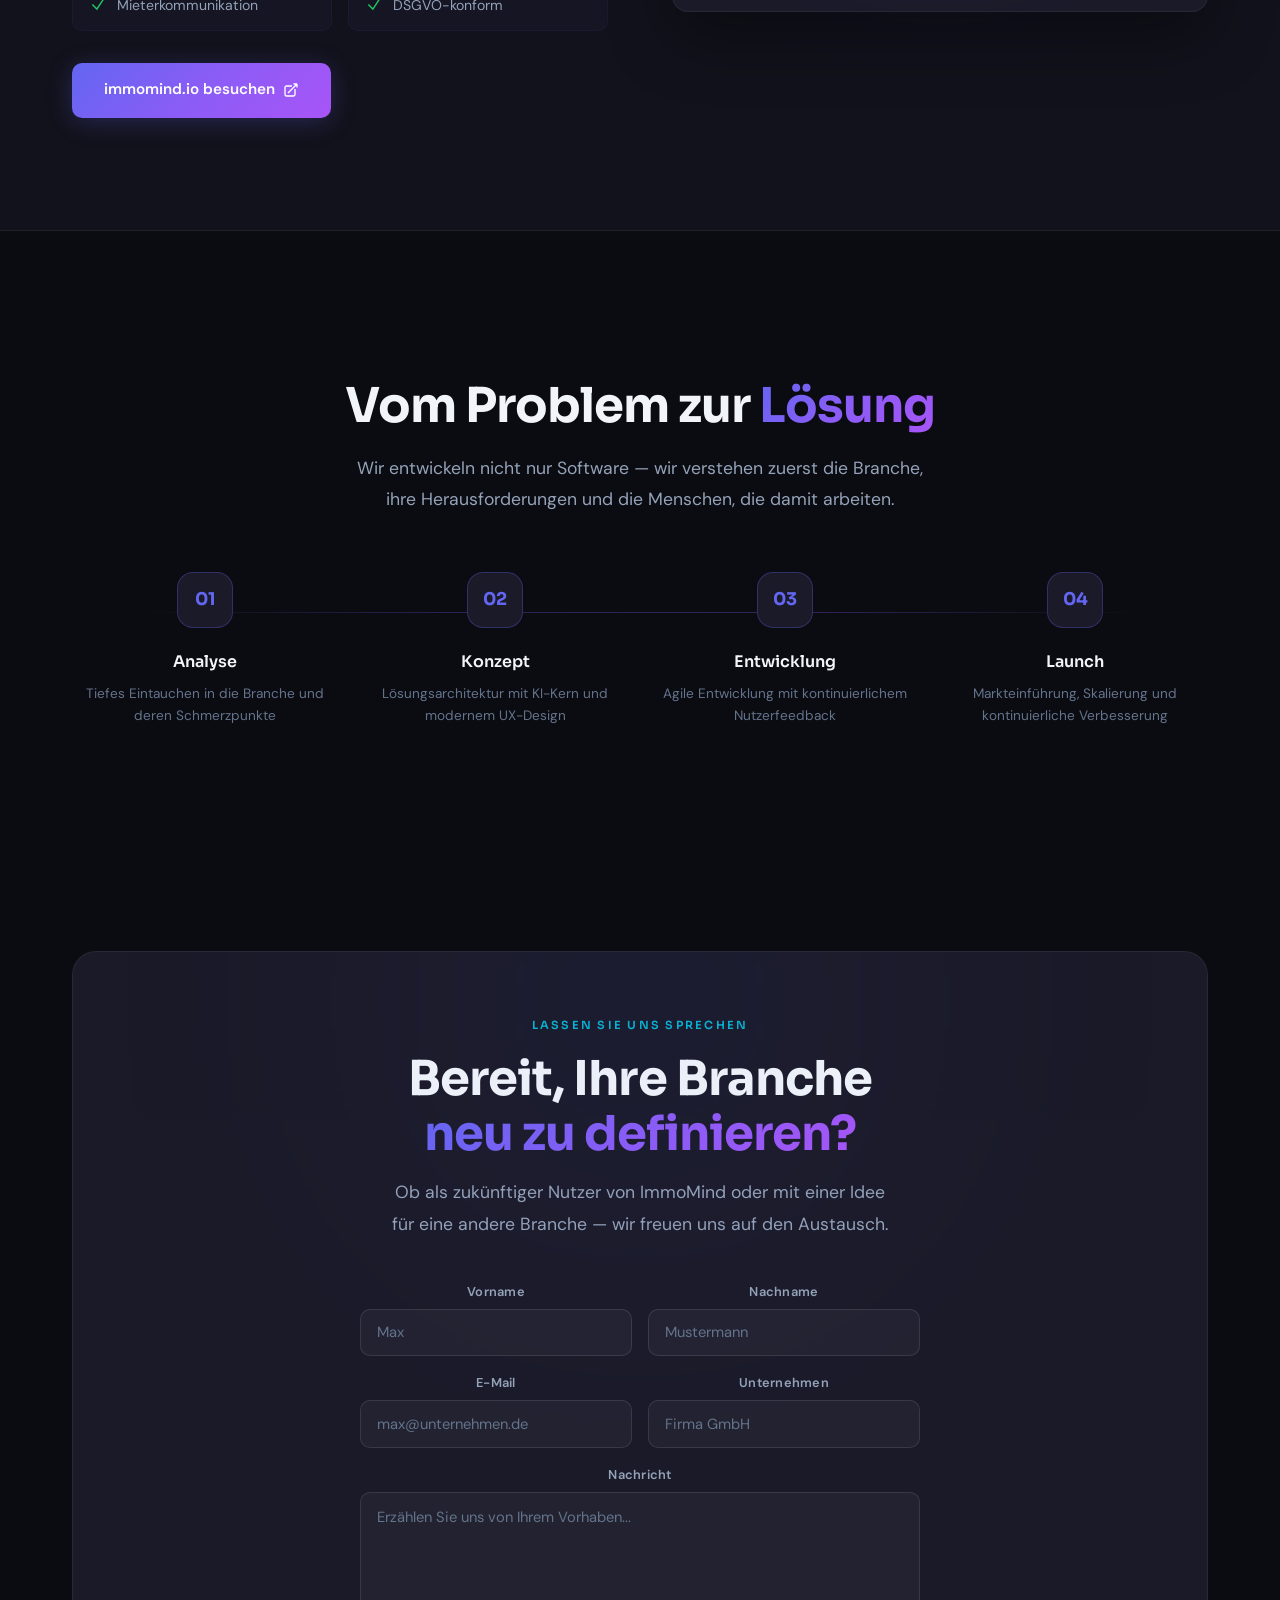
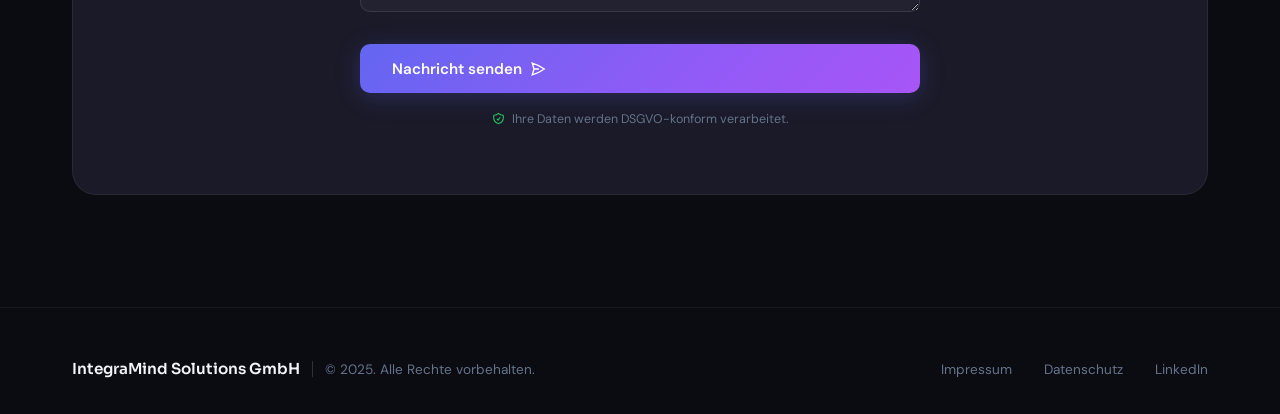
==== commit 2bd2acb7: "Update index.html" ====
--- a/index.html
+++ b/index.html
@@ -7,6 +7,7 @@
     <meta name="description" content="IntegraMind Solutions GmbH – Wir entwickeln KI-gestützte Software für Branchen mit ungenutztem Digitalisierungspotenzial. Unser erstes Produkt: ImmoMind.">
     <link rel="preconnect" href="https://fonts.googleapis.com">
     <link rel="preconnect" href="https://fonts.gstatic.com" crossorigin>
+    <link rel="icon" type="image/png" href="favicon.png">
     <link href="https://fonts.googleapis.com/css2?family=DM+Sans:ital,opsz,wght@0,9..40,300;0,9..40,400;0,9..40,500;0,9..40,600;0,9..40,700&family=Sora:wght@300;400;500;600;700&display=swap" rel="stylesheet">
     <style>
         :root {
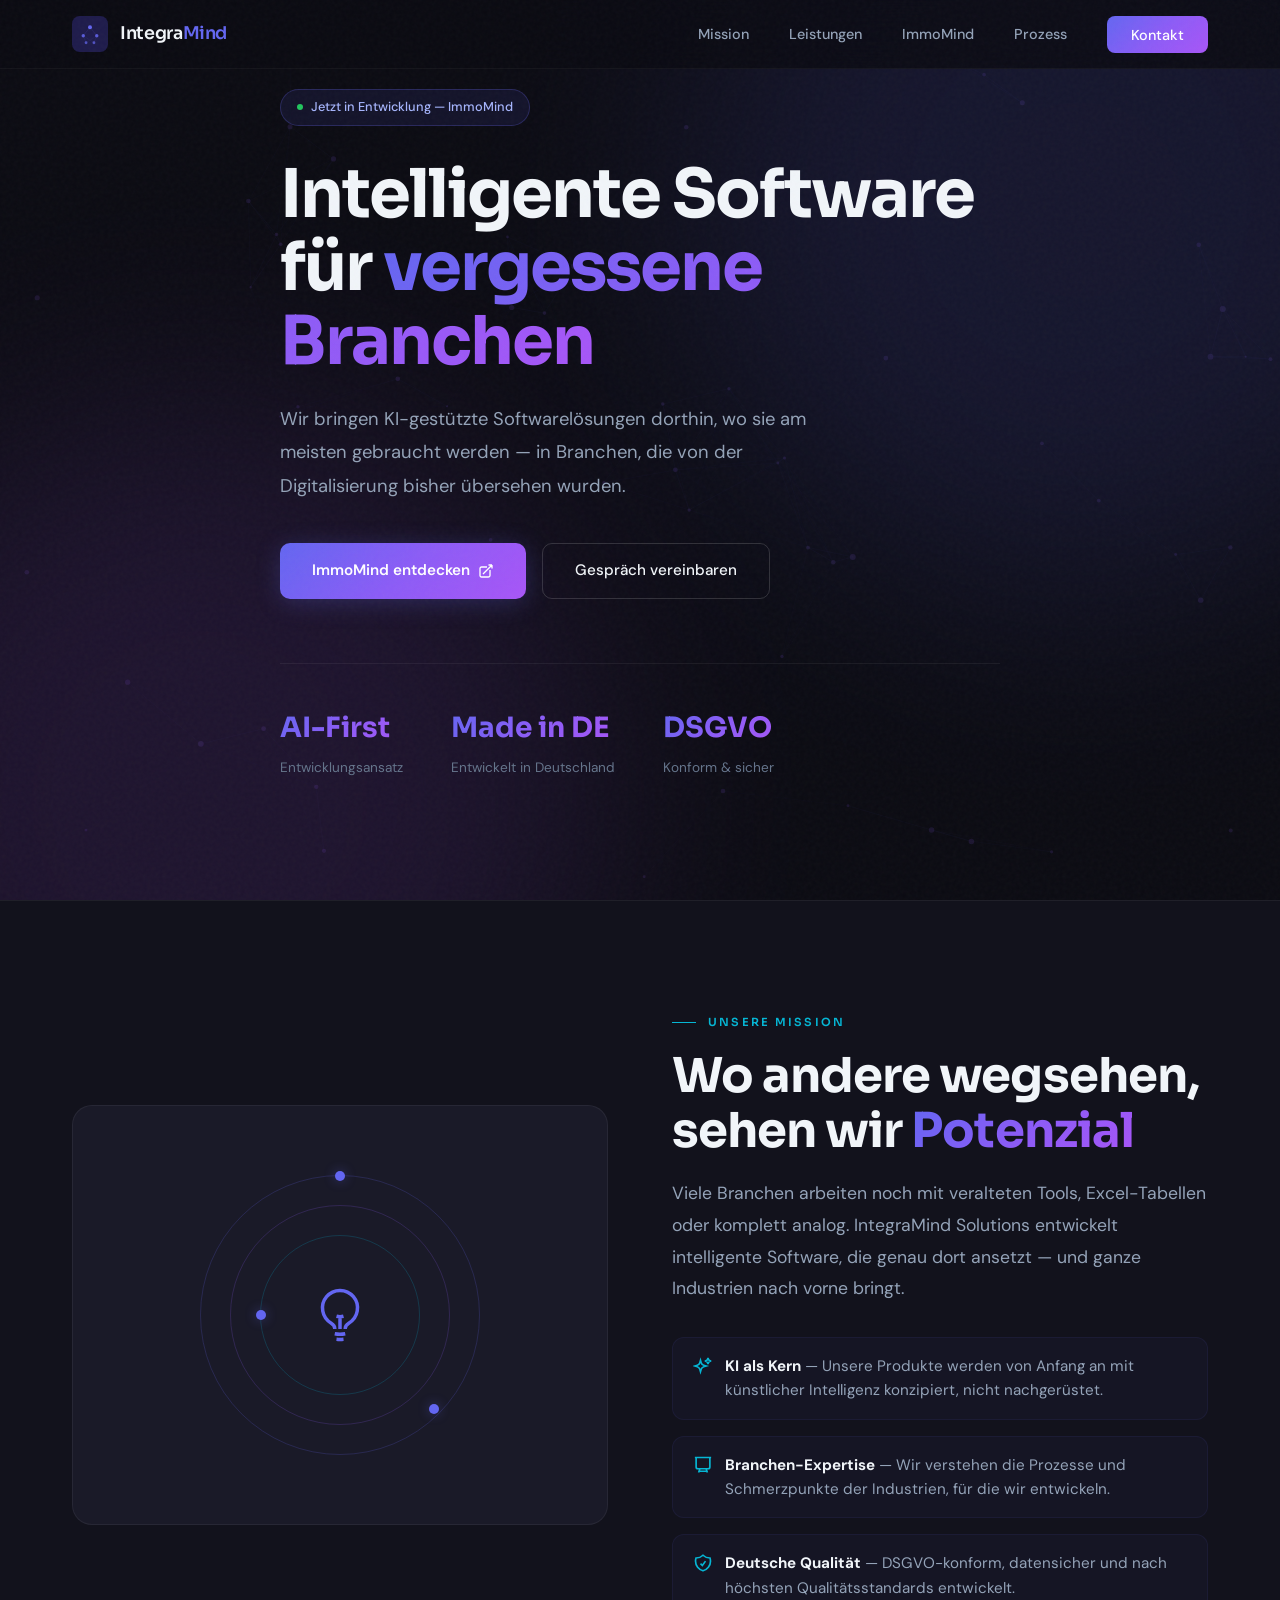
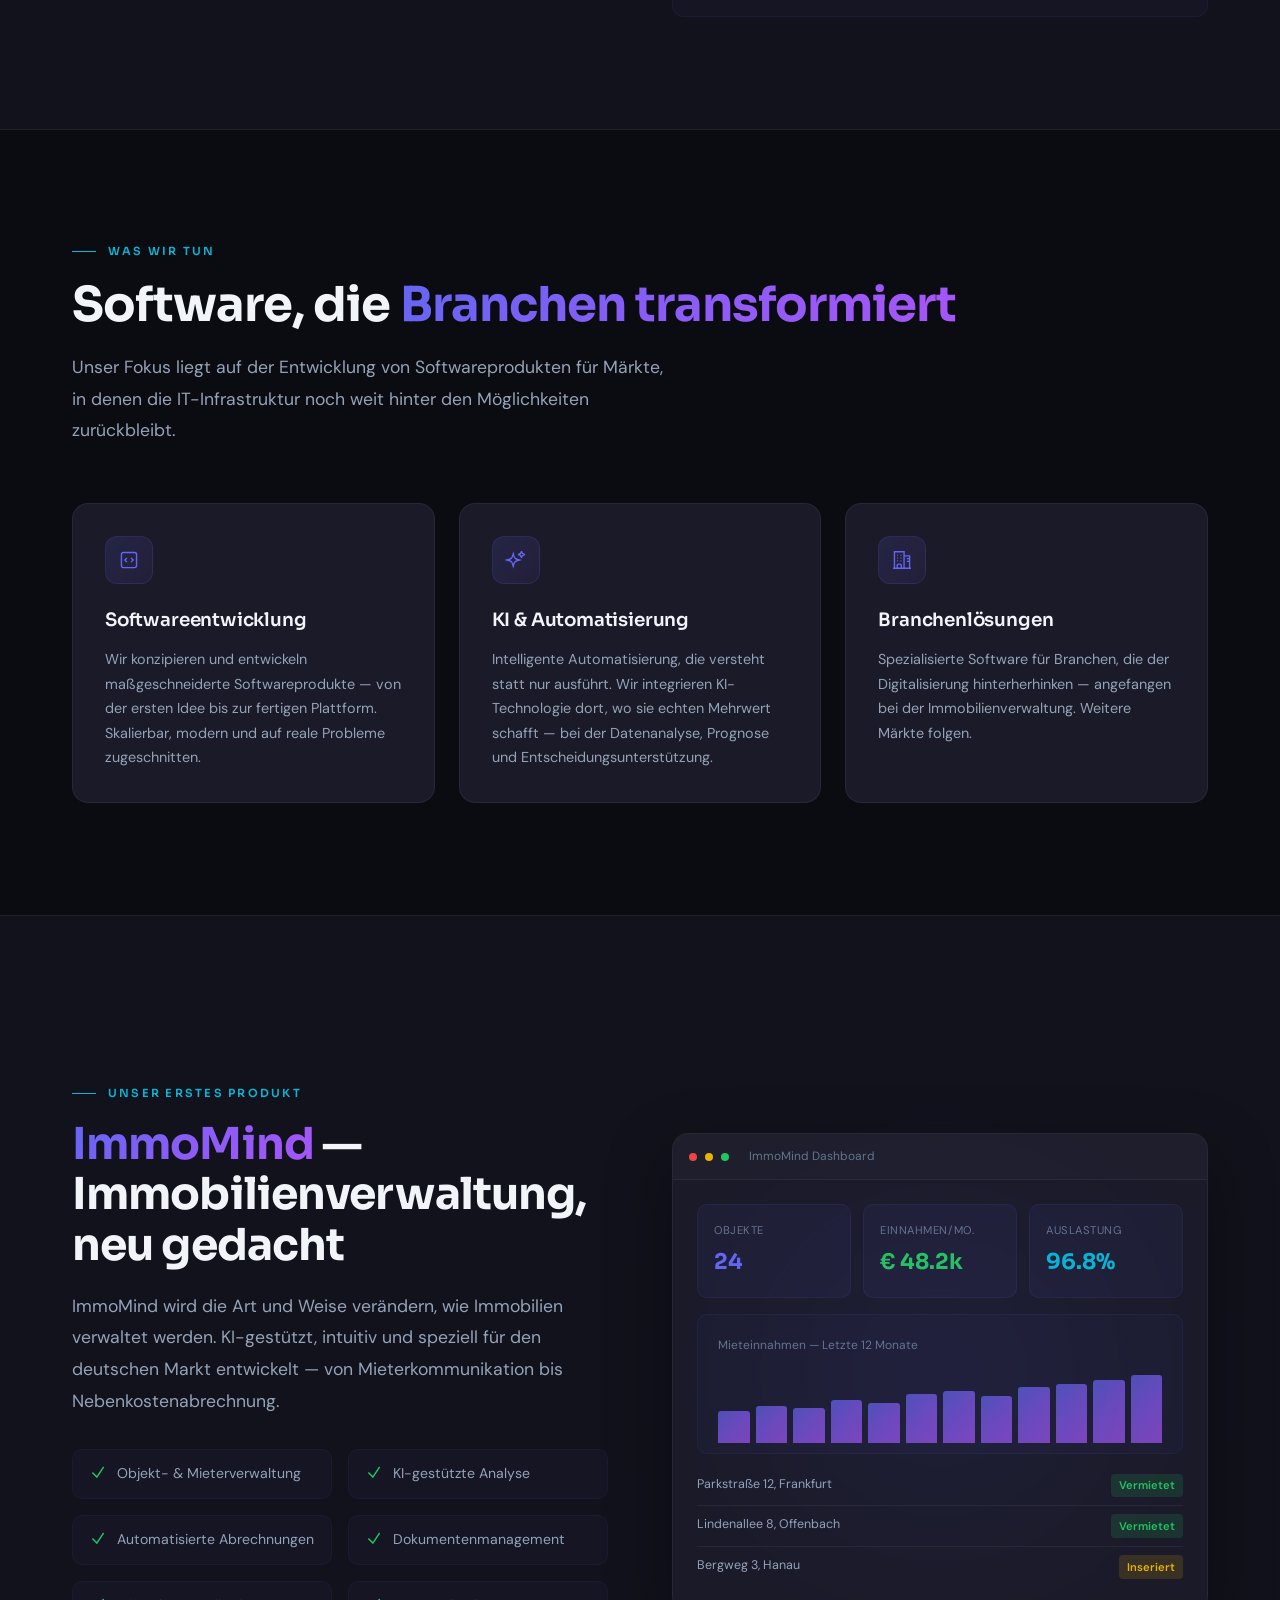
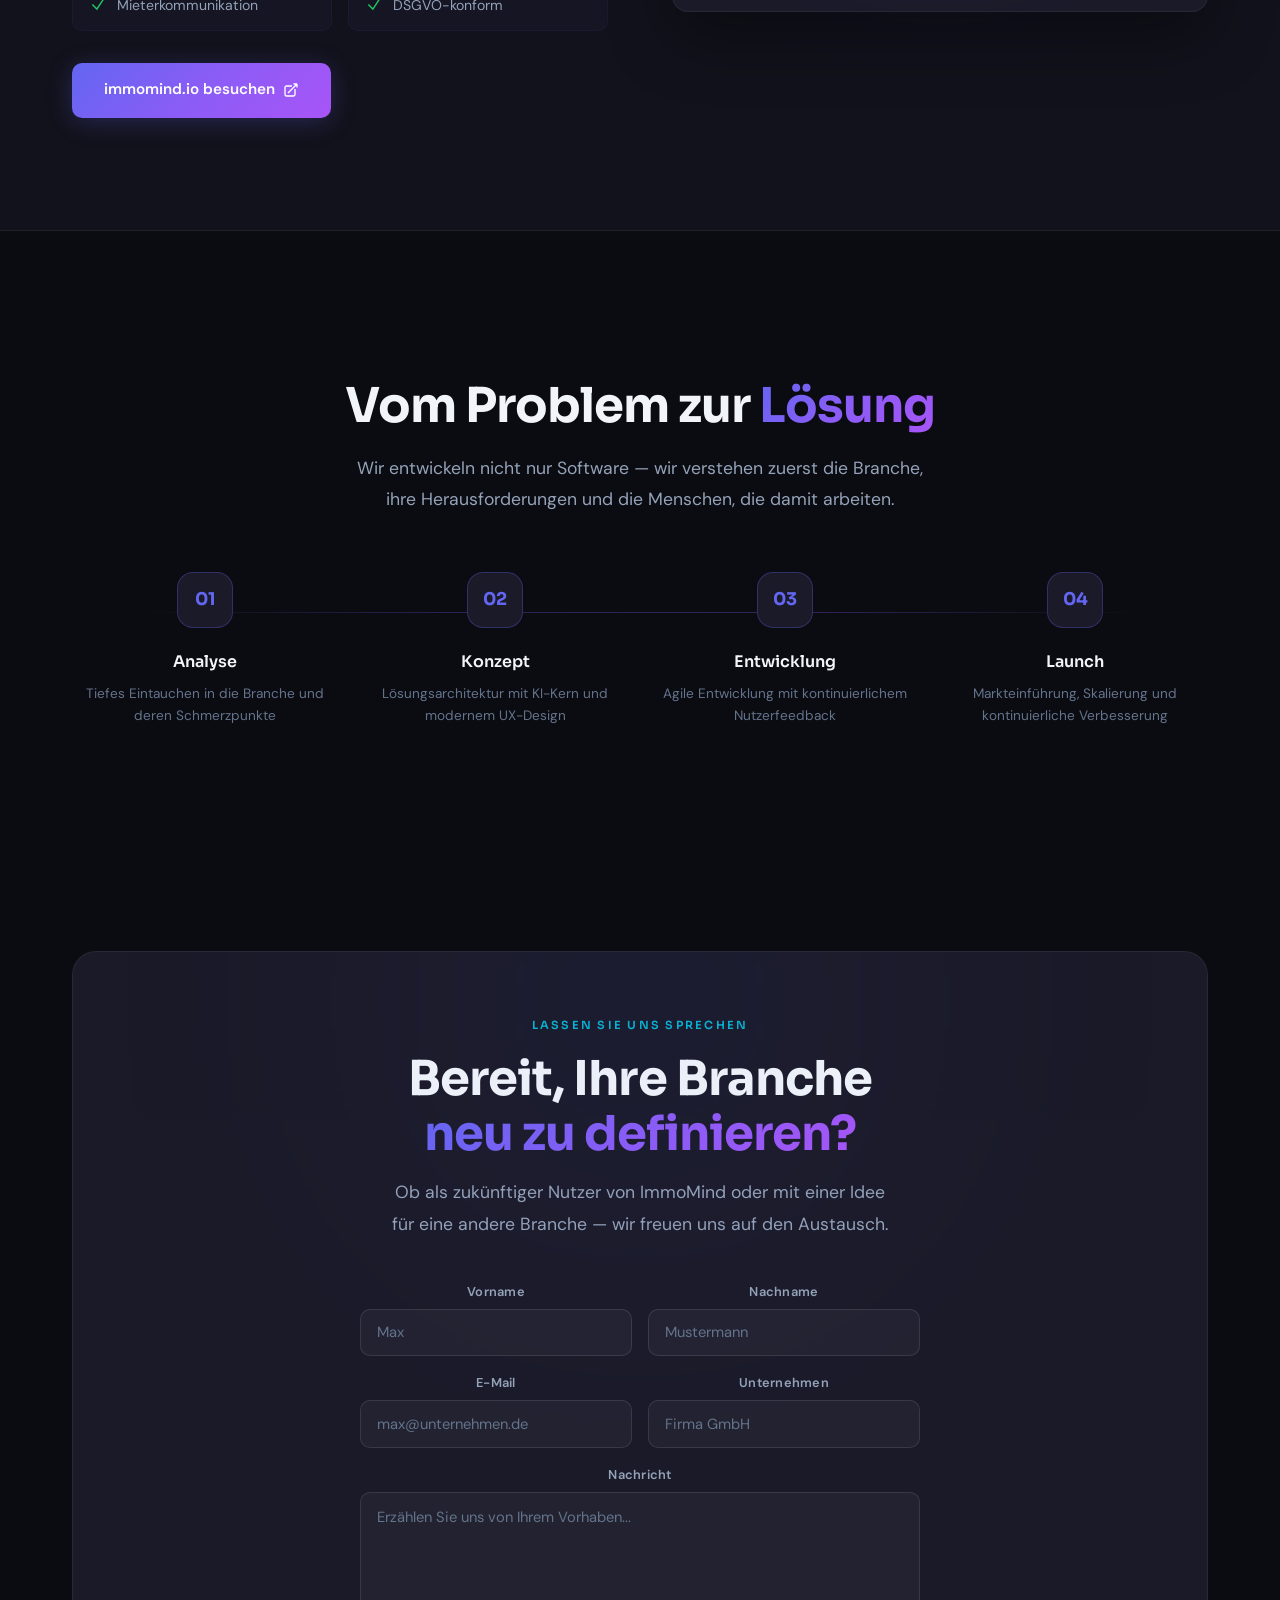
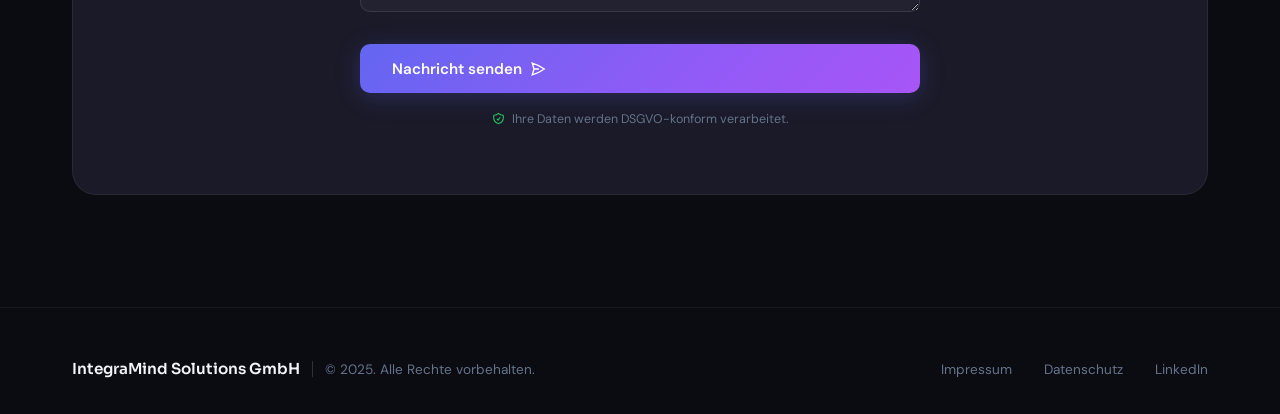
==== commit db2fa0d4: "Update index.html" ====
--- a/index.html
+++ b/index.html
@@ -7,7 +7,7 @@
     <meta name="description" content="IntegraMind Solutions GmbH – Wir entwickeln KI-gestützte Software für Branchen mit ungenutztem Digitalisierungspotenzial. Unser erstes Produkt: ImmoMind.">
     <link rel="preconnect" href="https://fonts.googleapis.com">
     <link rel="preconnect" href="https://fonts.gstatic.com" crossorigin>
-    <link rel="icon" type="image/png" href="favicon.png">
+    <link rel="icon" type="image/svg+xml" href="logo.svg">
     <link href="https://fonts.googleapis.com/css2?family=DM+Sans:ital,opsz,wght@0,9..40,300;0,9..40,400;0,9..40,500;0,9..40,600;0,9..40,700&family=Sora:wght@300;400;500;600;700&display=swap" rel="stylesheet">
     <style>
         :root {
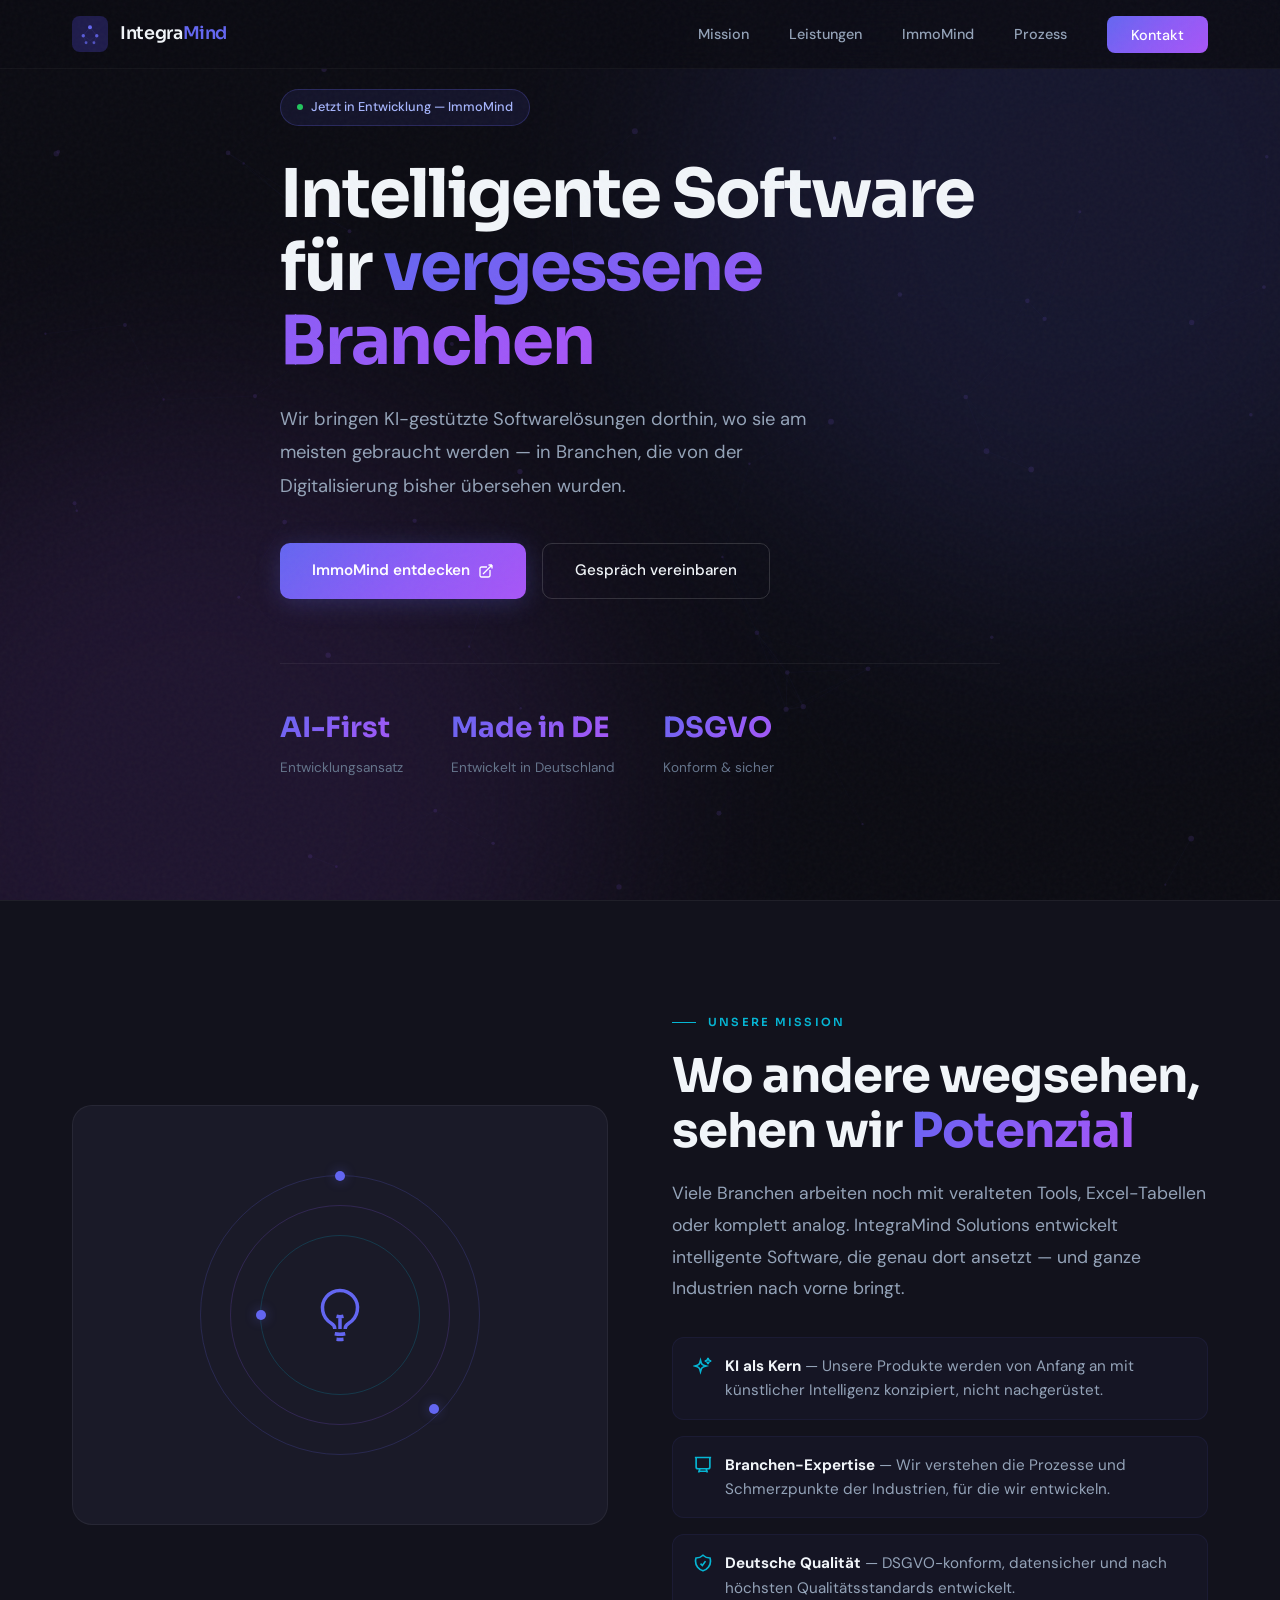
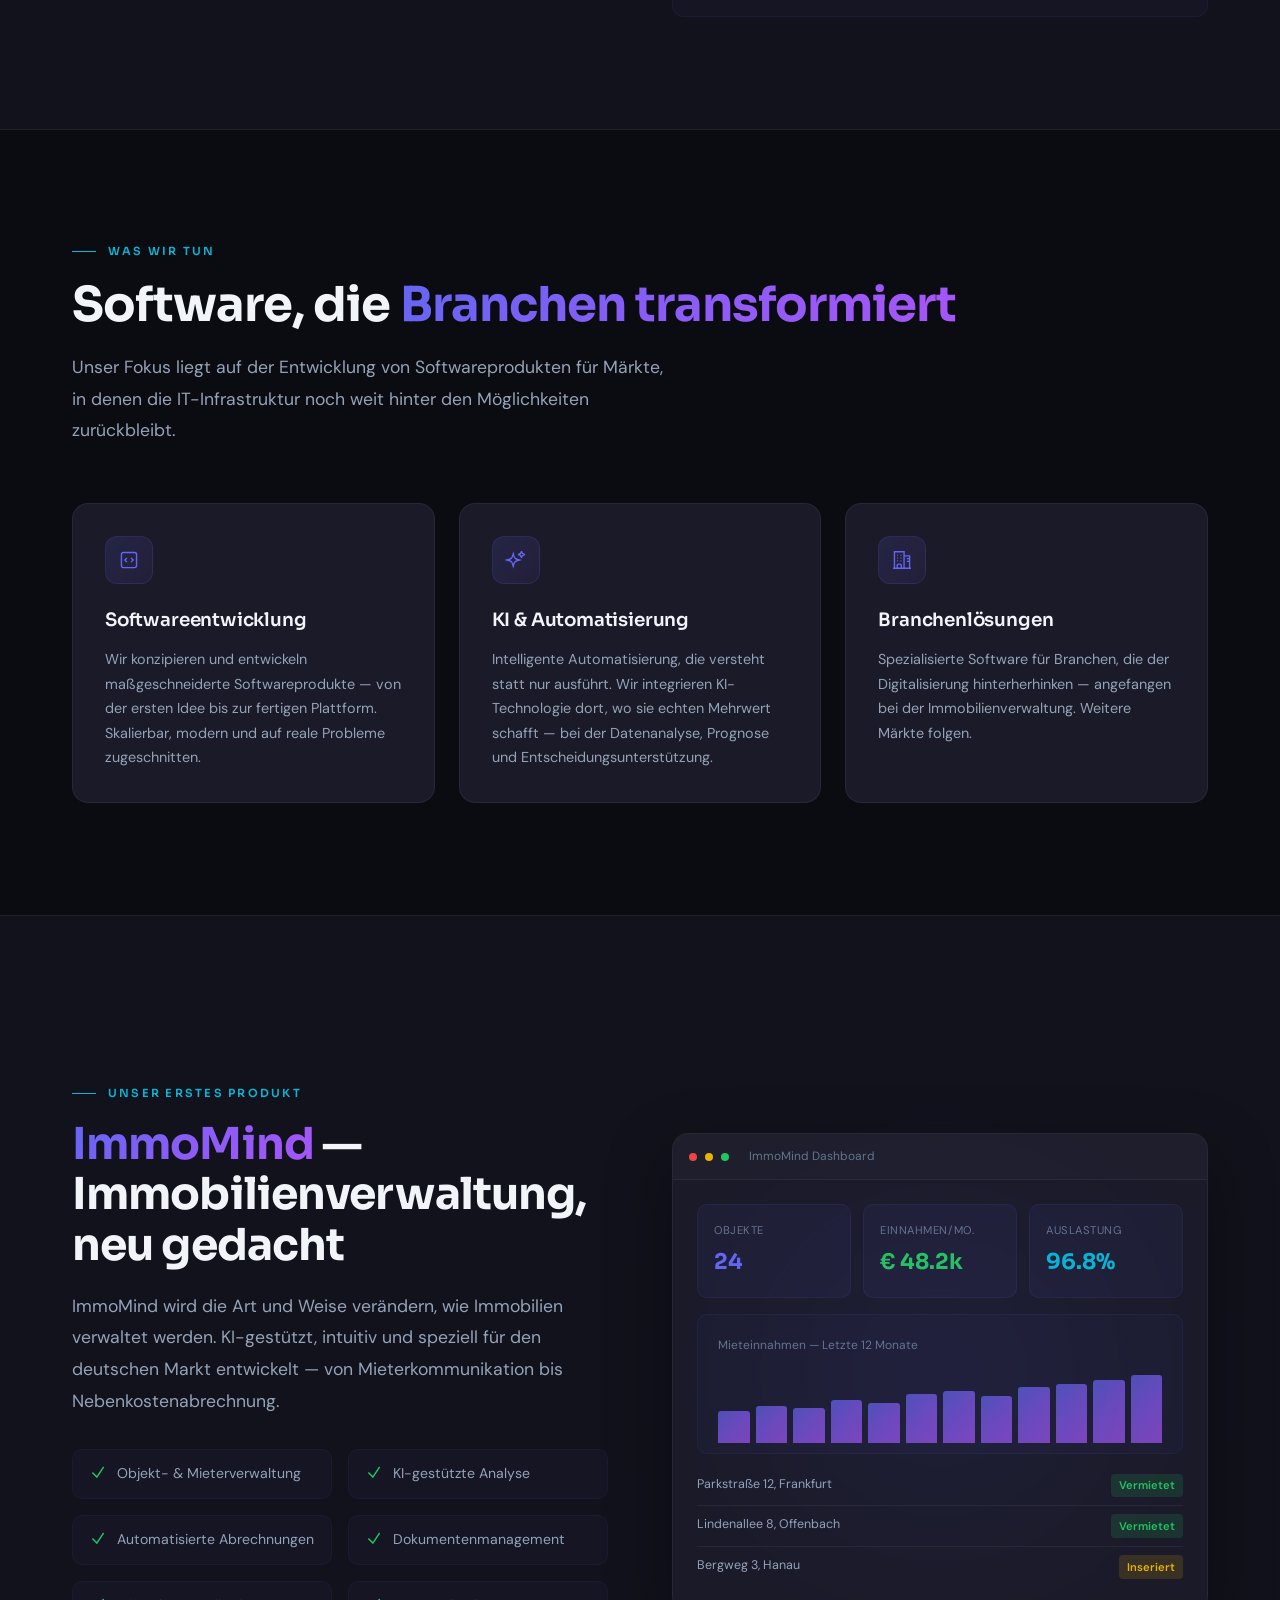
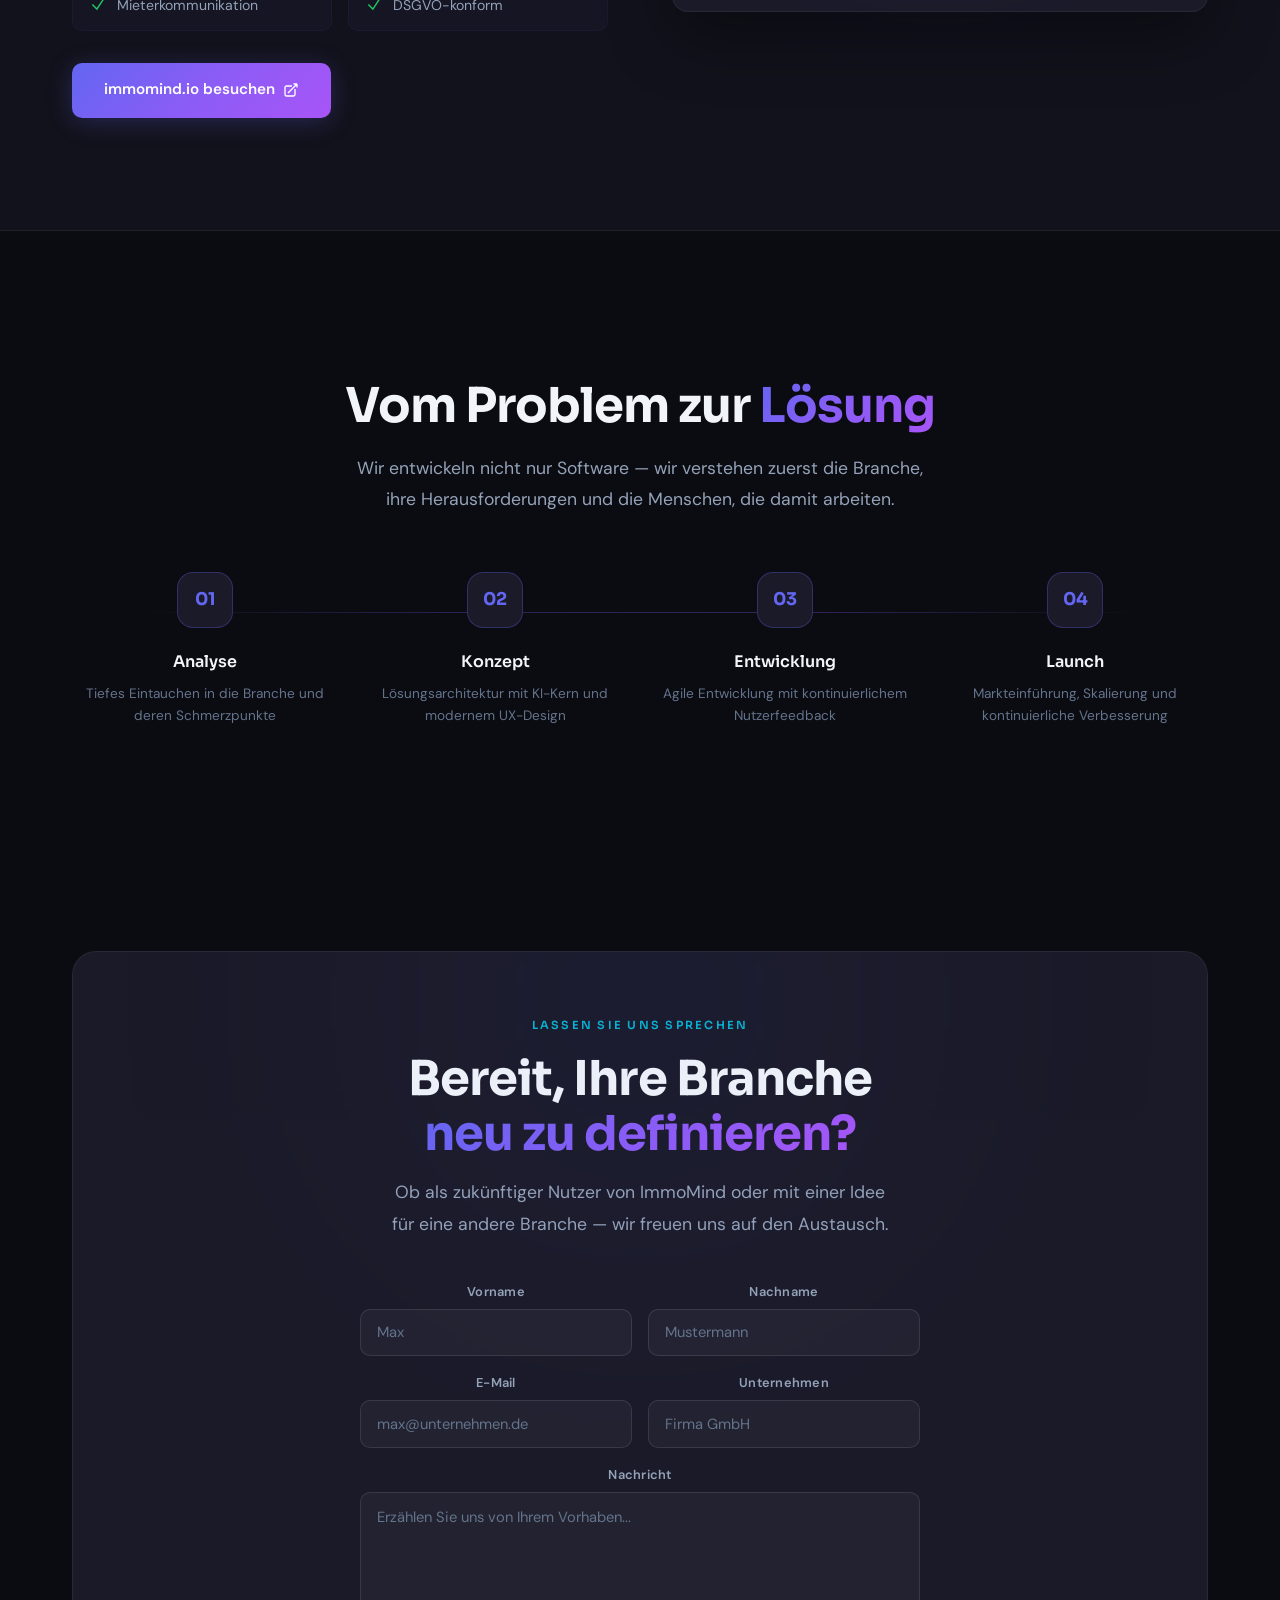
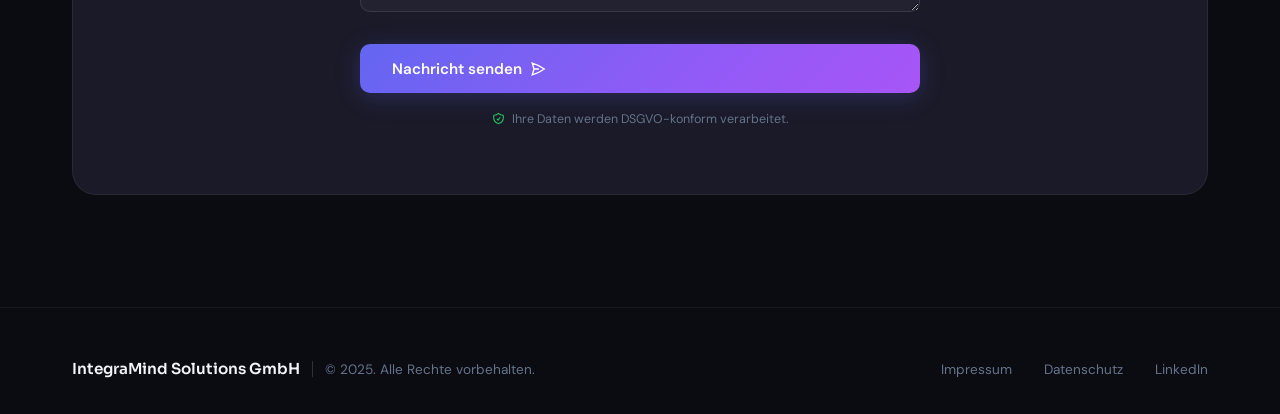
==== commit 145d1f8c: "Update index.html" ====
--- a/index.html
+++ b/index.html
@@ -7,7 +7,7 @@
     <meta name="description" content="IntegraMind Solutions GmbH – Wir entwickeln KI-gestützte Software für Branchen mit ungenutztem Digitalisierungspotenzial. Unser erstes Produkt: ImmoMind.">
     <link rel="preconnect" href="https://fonts.googleapis.com">
     <link rel="preconnect" href="https://fonts.gstatic.com" crossorigin>
-    <link rel="icon" type="image/svg+xml" href="logo.svg">
+    <link rel="icon" type="image/svg+xml" href="favicon.svg">
     <link href="https://fonts.googleapis.com/css2?family=DM+Sans:ital,opsz,wght@0,9..40,300;0,9..40,400;0,9..40,500;0,9..40,600;0,9..40,700&family=Sora:wght@300;400;500;600;700&display=swap" rel="stylesheet">
     <style>
         :root {
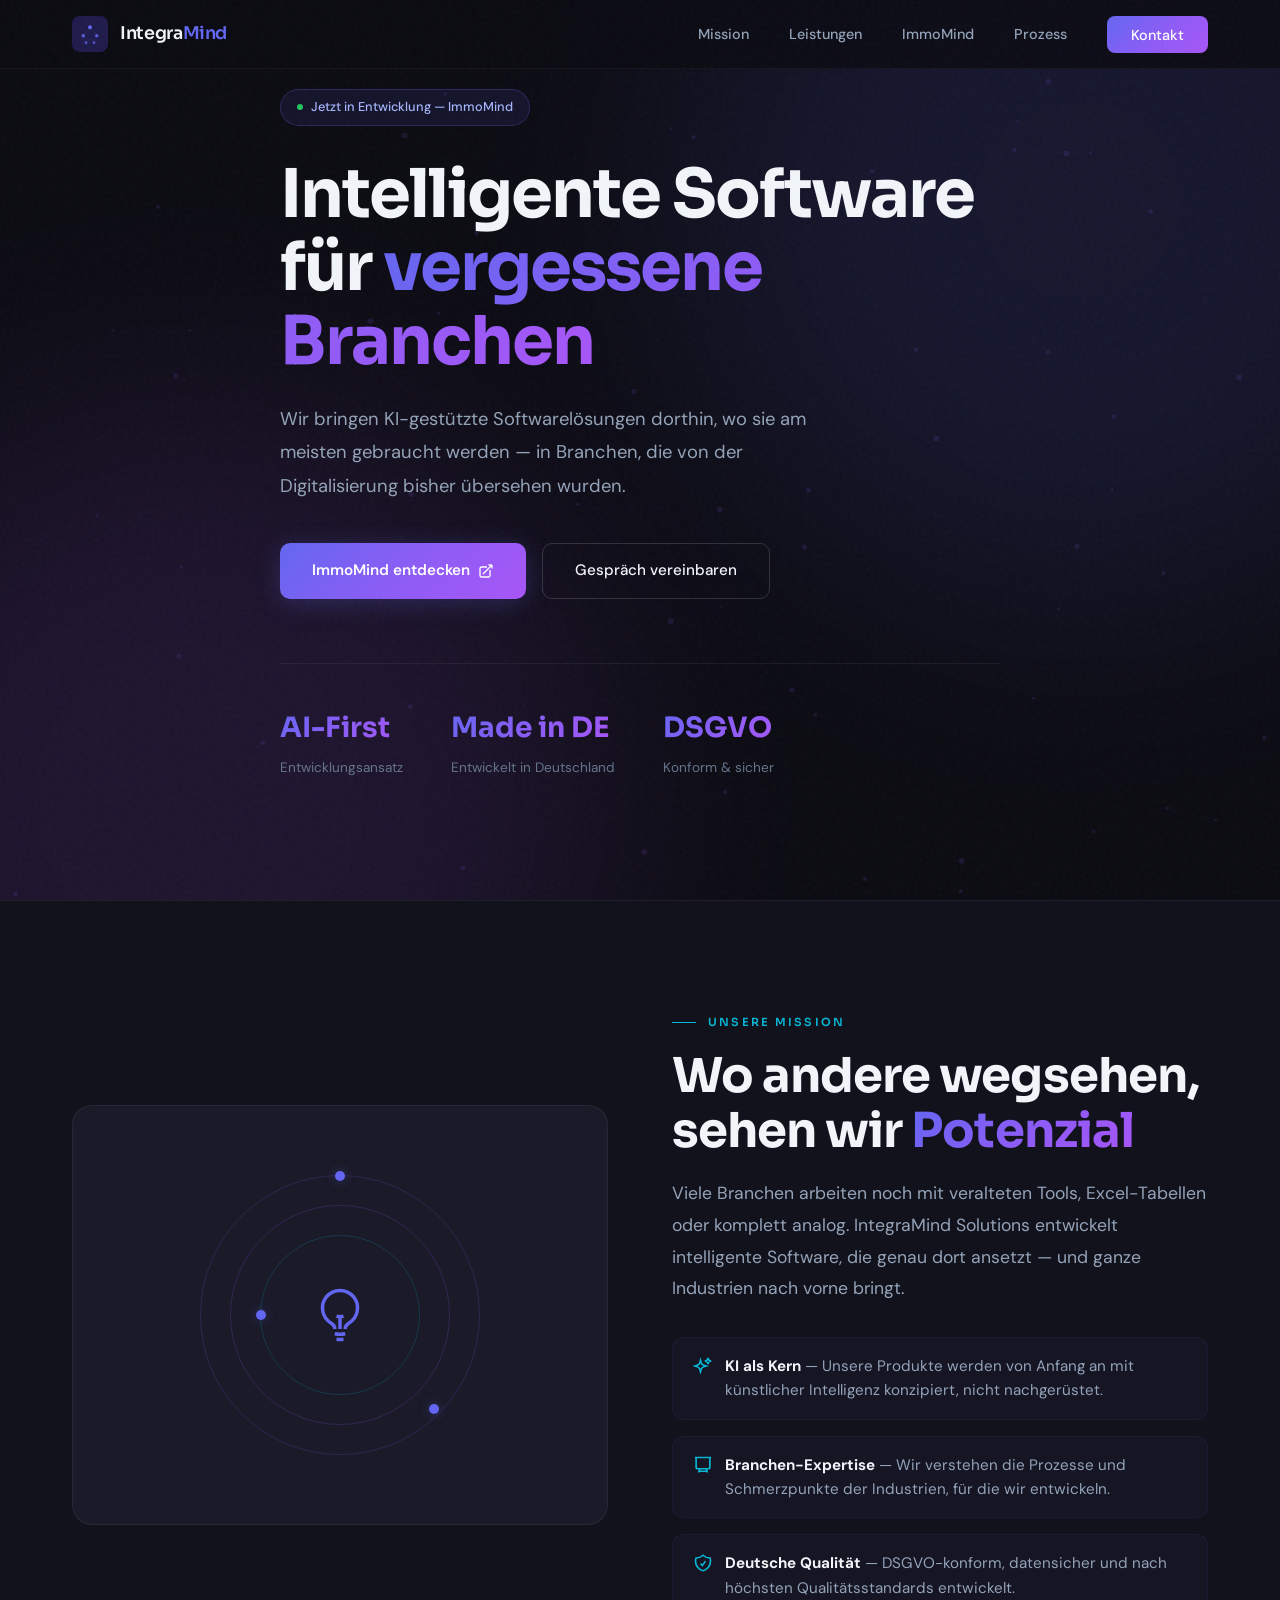
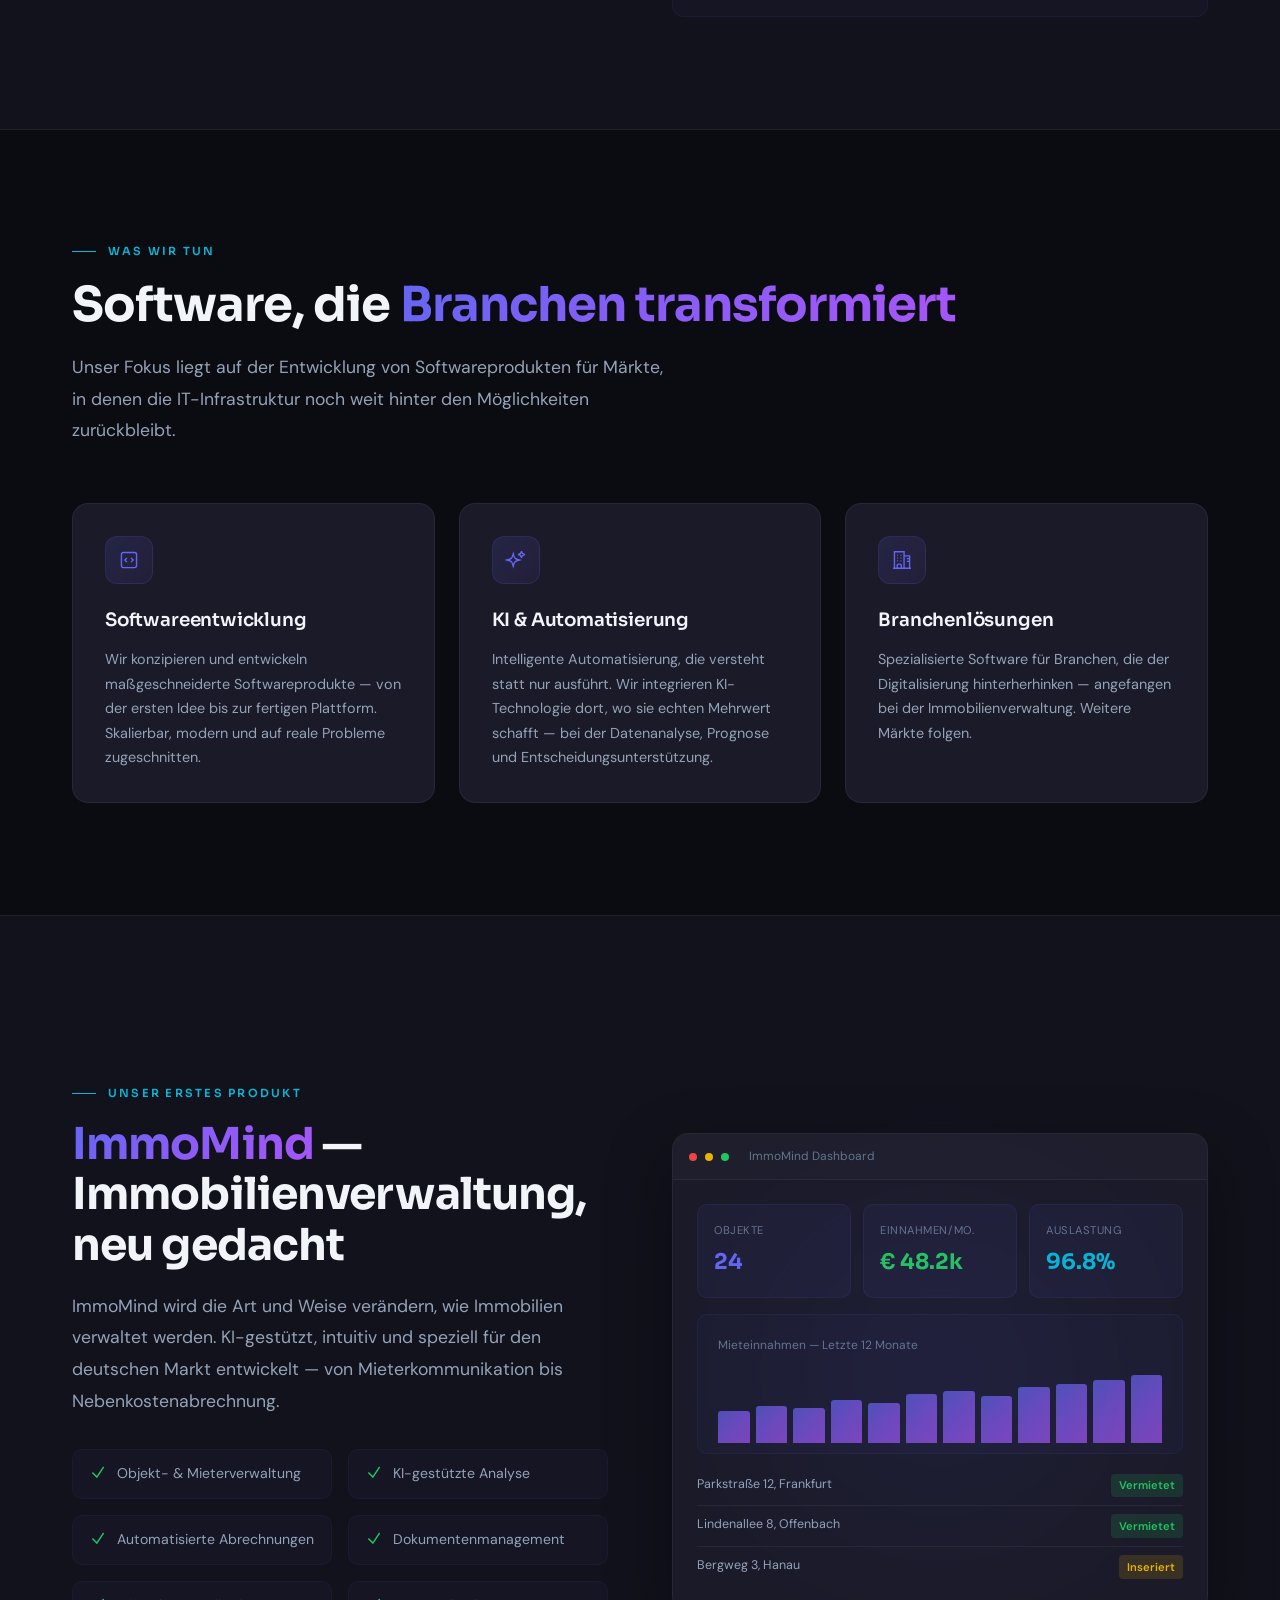
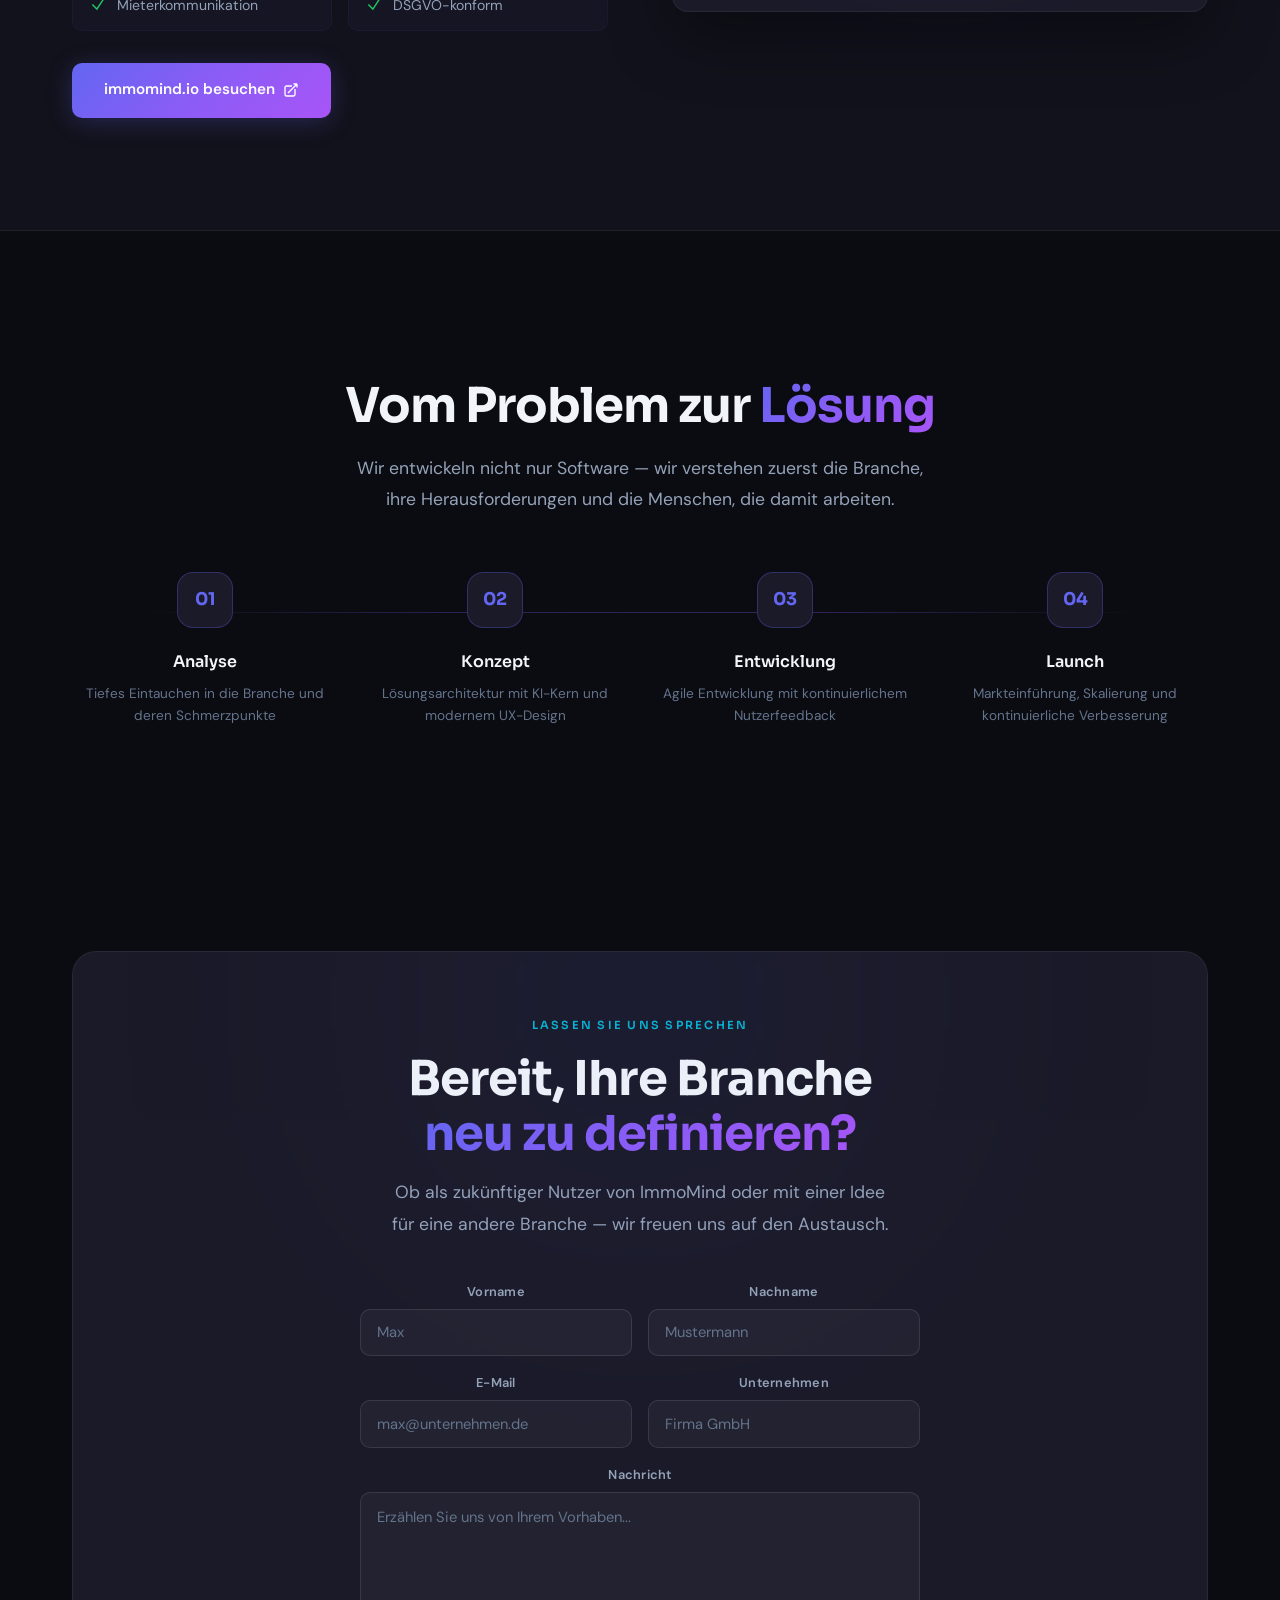
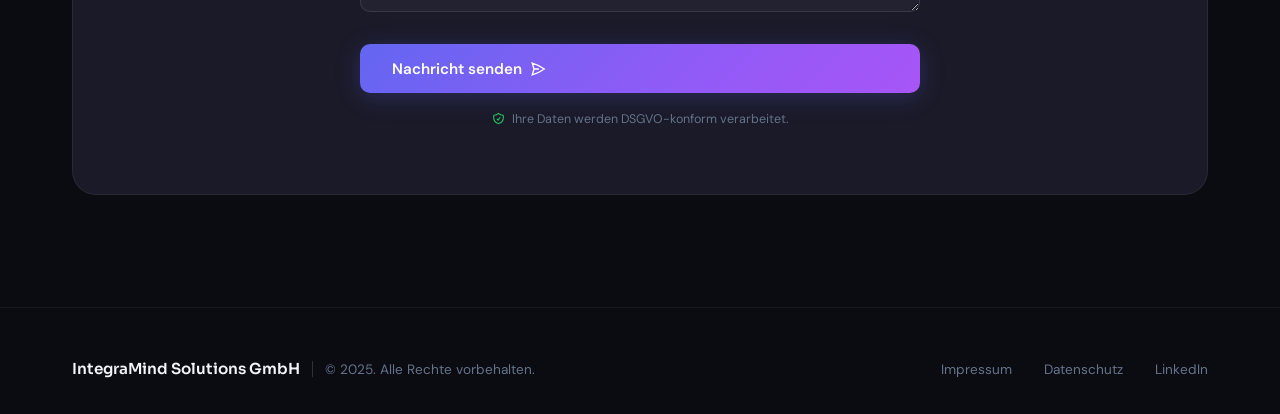
==== commit 1f544495: "Update index.html" ====
--- a/index.html
+++ b/index.html
@@ -1591,7 +1591,7 @@
                 <span class="footer-copy">© 2025. Alle Rechte vorbehalten.</span>
             </div>
             <div class="footer-links">
-                <a href="#">Impressum</a>
+                <a href="/impressum">Impressum</a>
                 <a href="#">Datenschutz</a>
                 <a href="https://linkedin.com" target="_blank" rel="noopener">LinkedIn</a>
             </div>
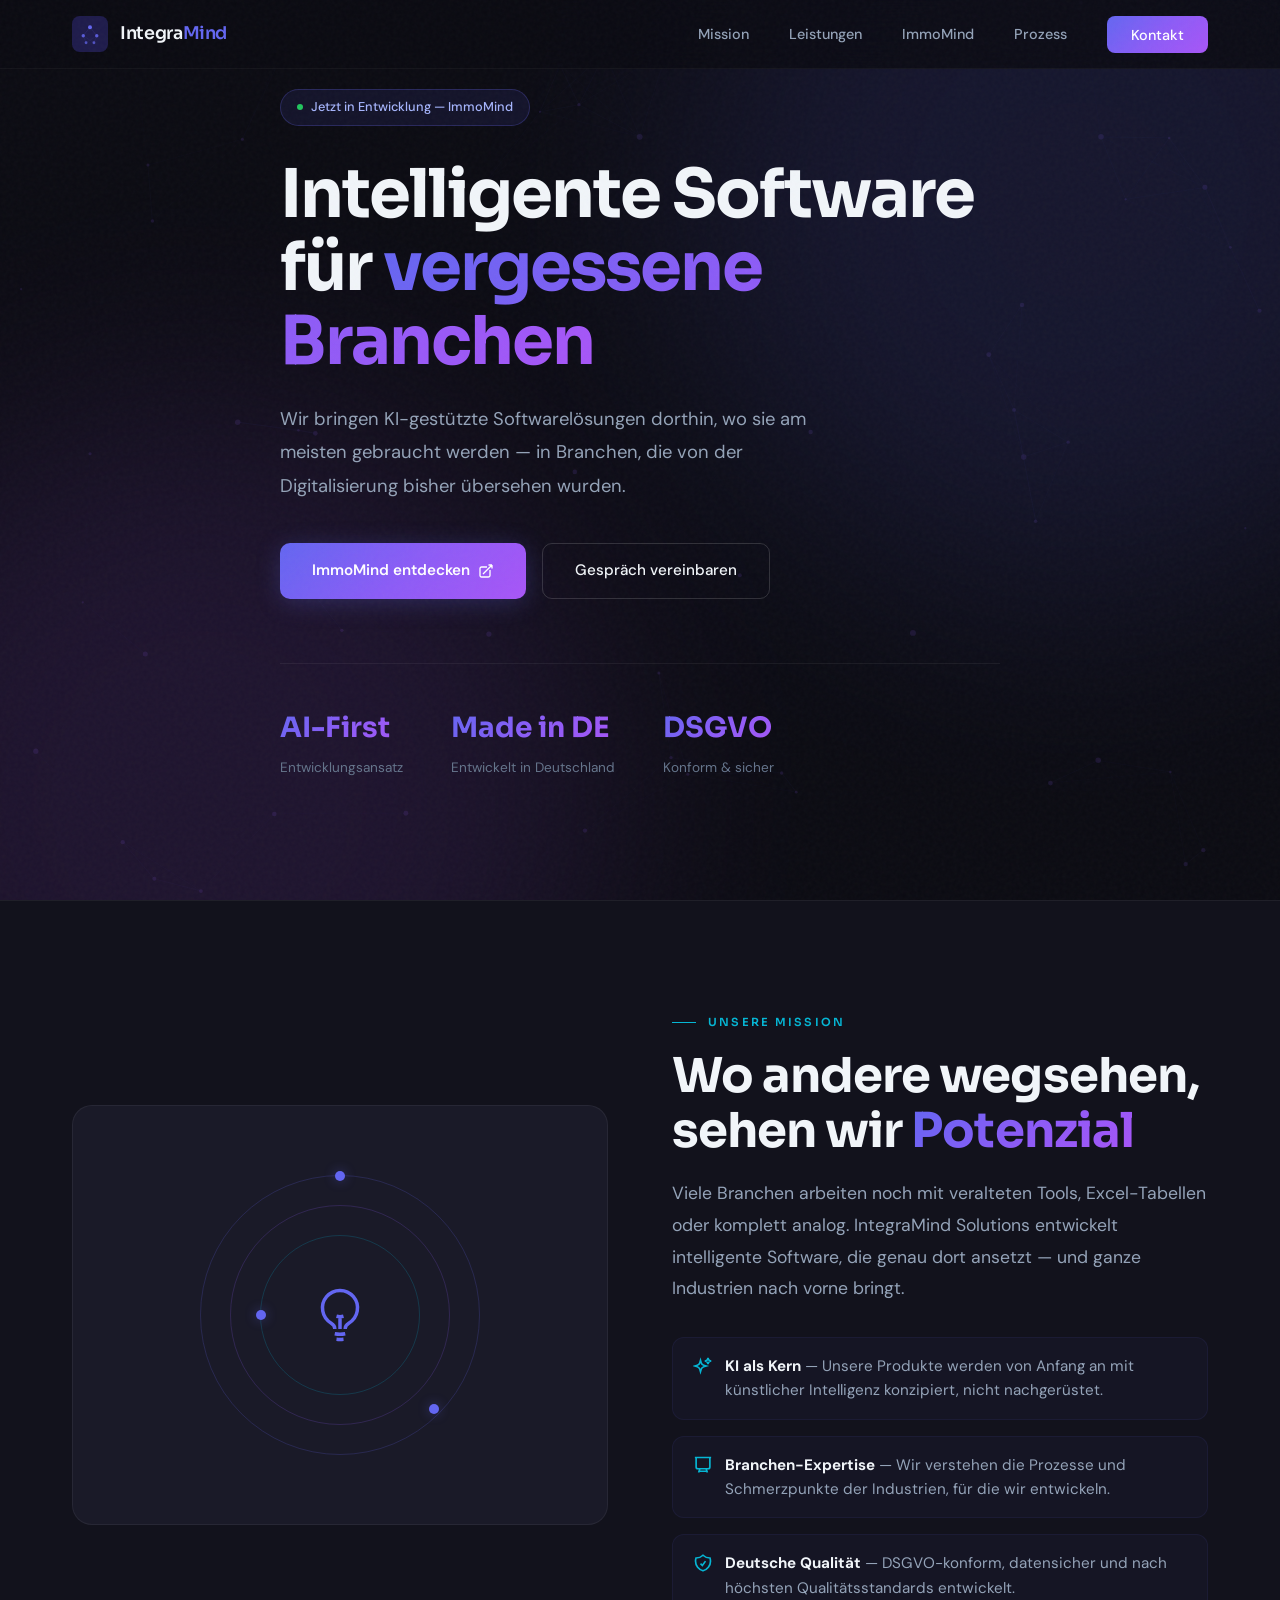
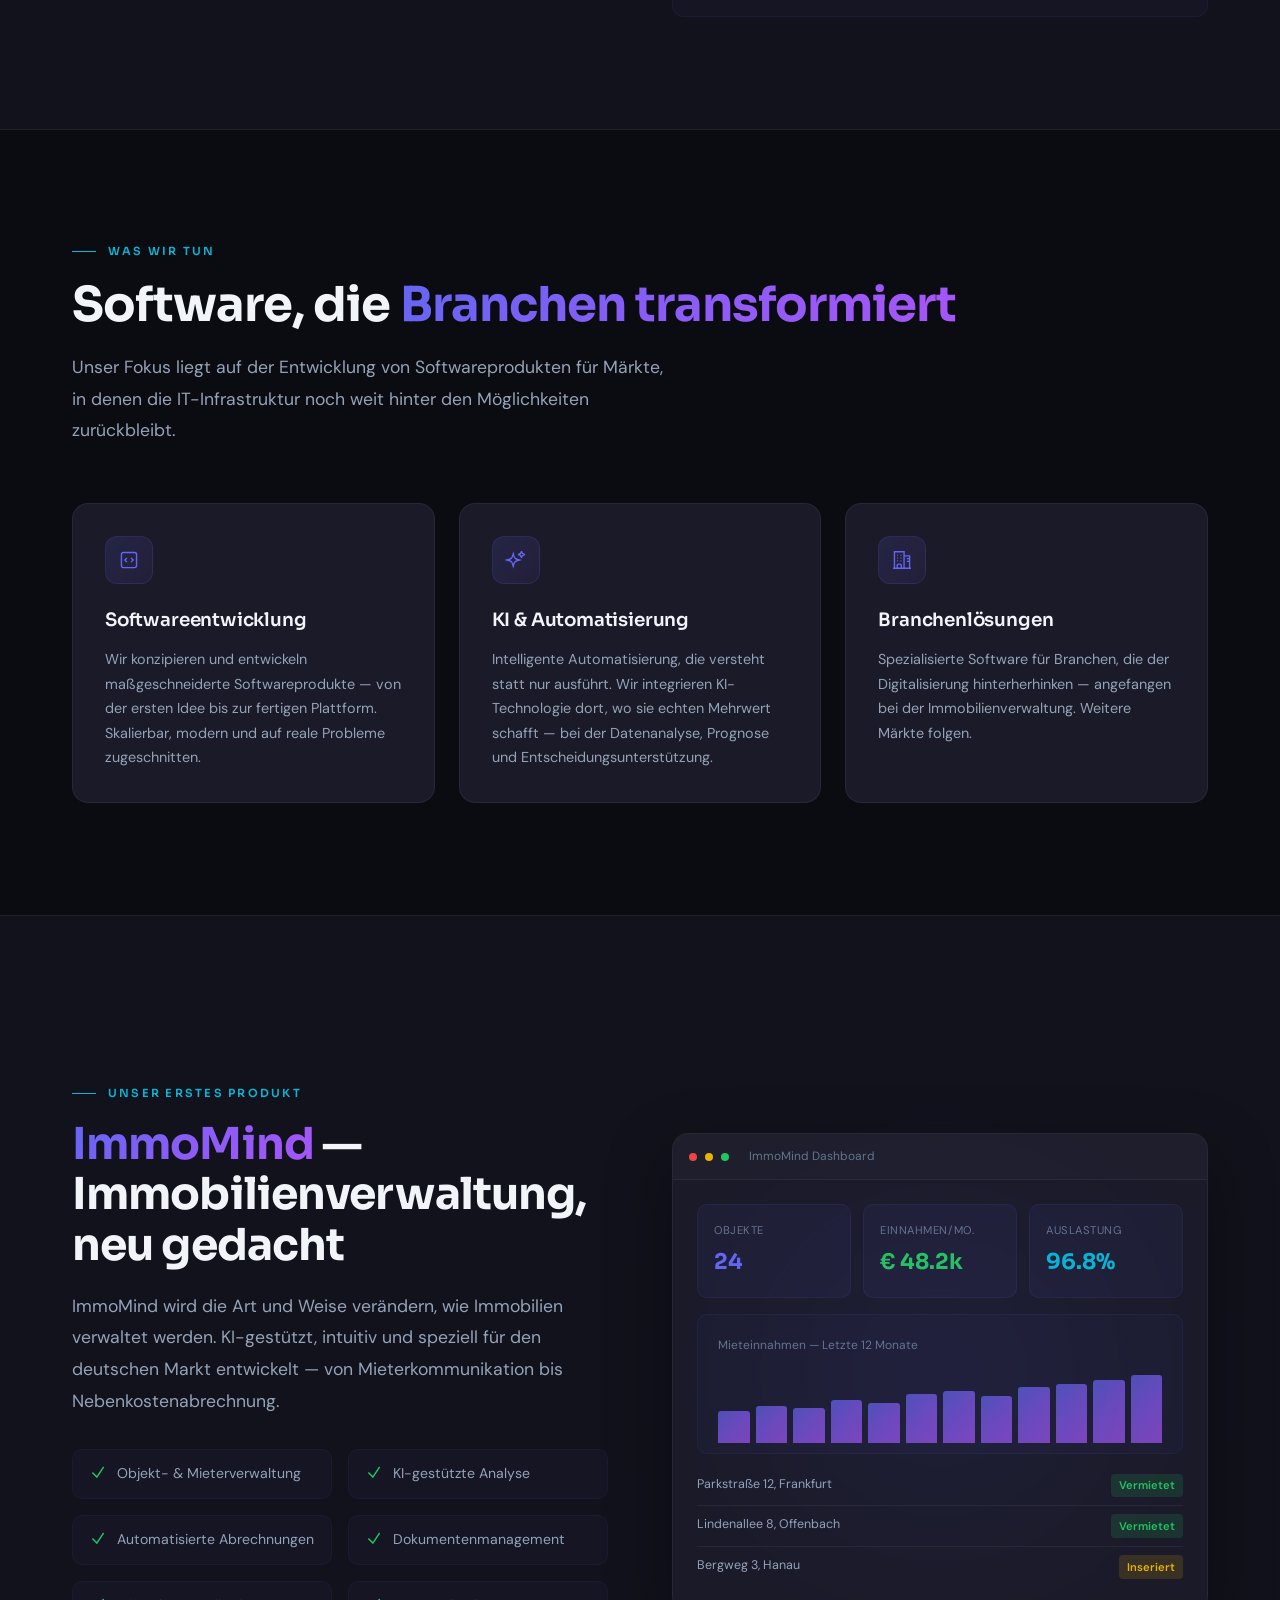
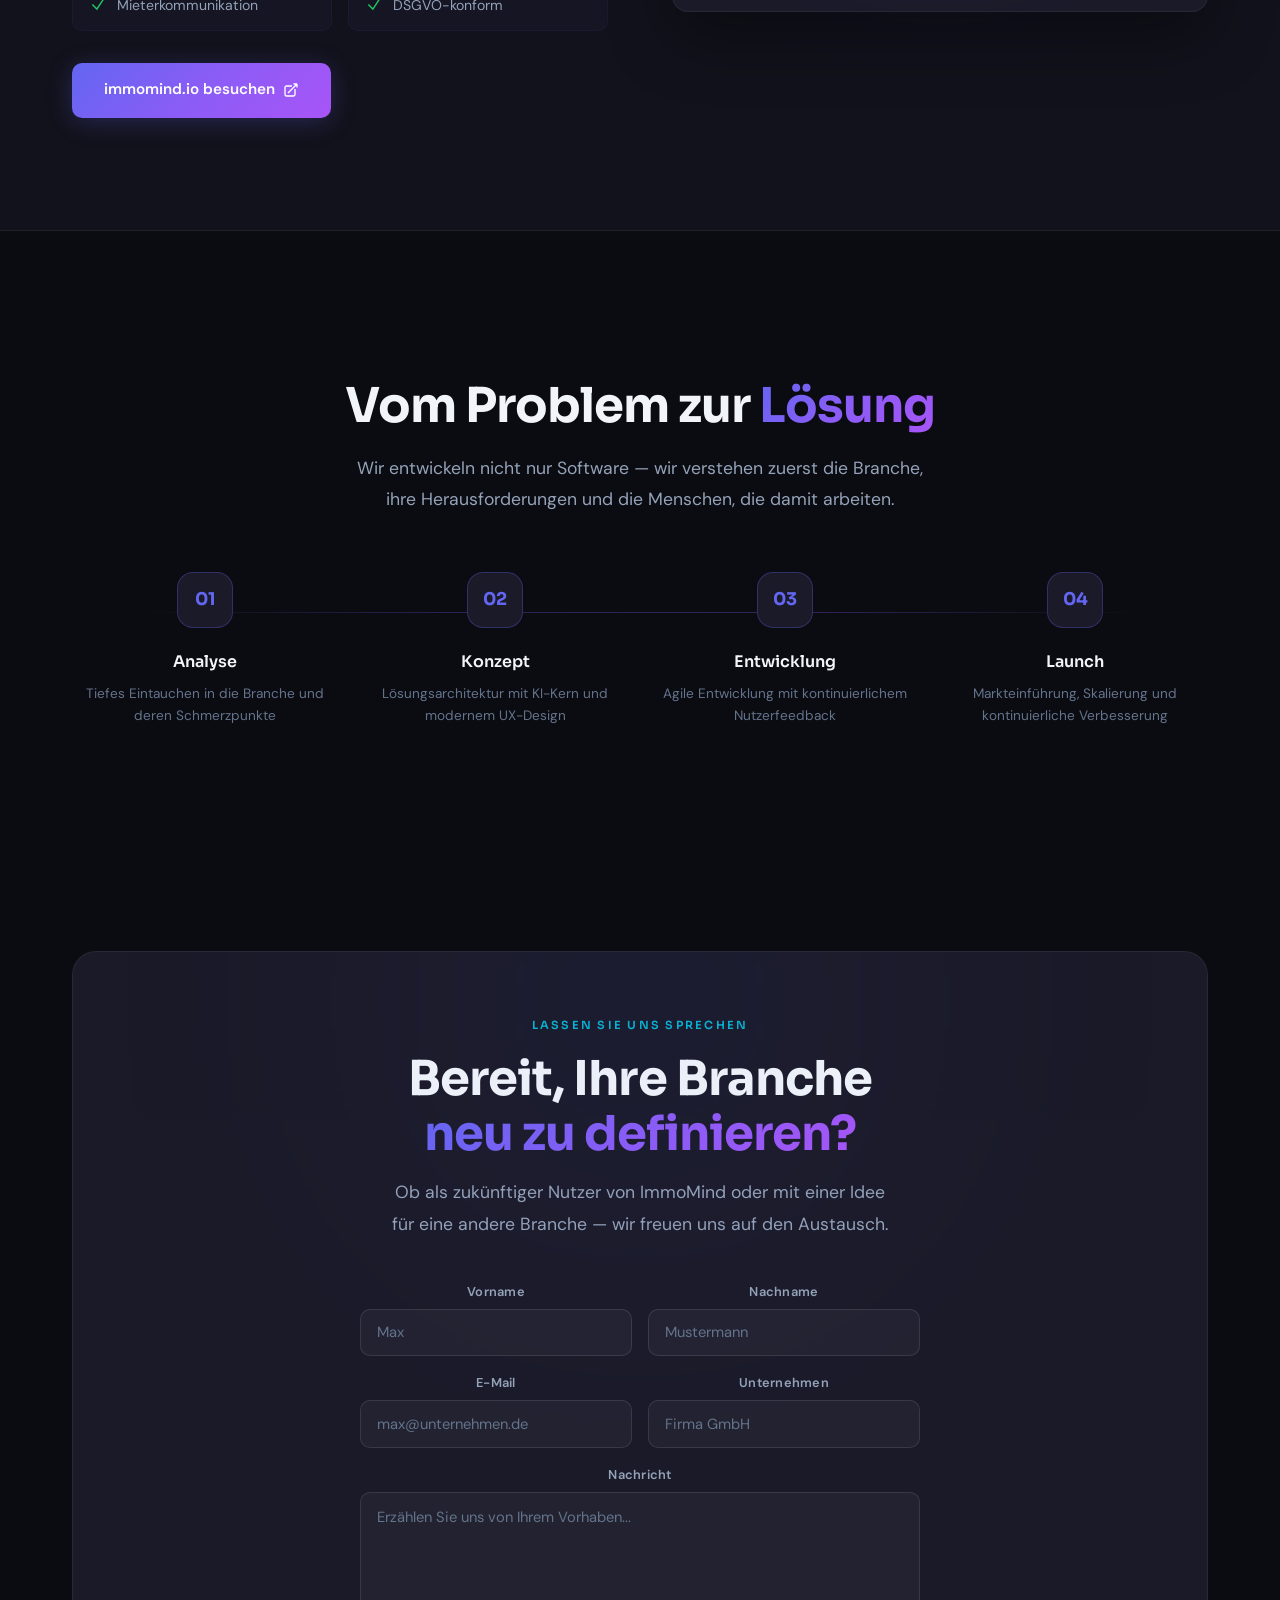
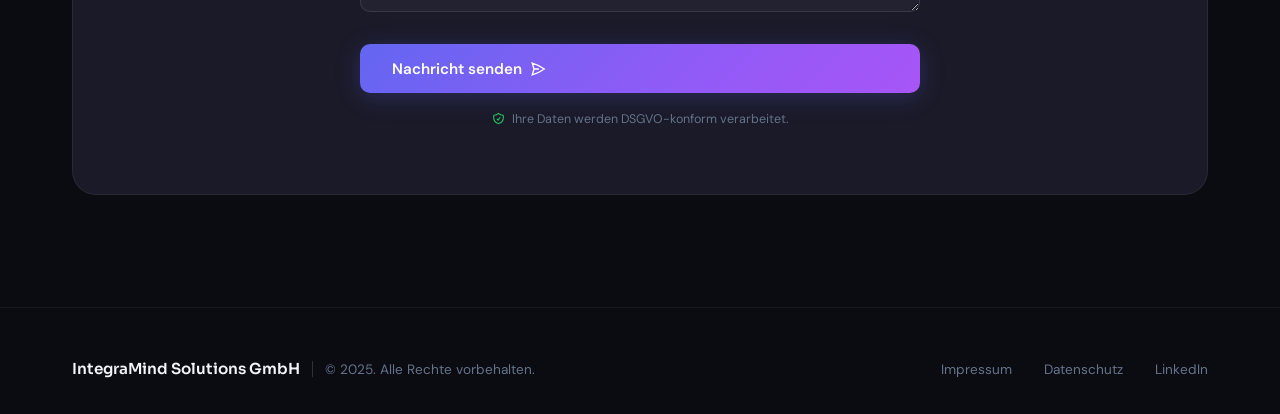
==== commit d21e36b2: "Update index.html" ====
--- a/index.html
+++ b/index.html
@@ -7,7 +7,7 @@
     <meta name="description" content="IntegraMind Solutions GmbH – Wir entwickeln KI-gestützte Software für Branchen mit ungenutztem Digitalisierungspotenzial. Unser erstes Produkt: ImmoMind.">
     <link rel="preconnect" href="https://fonts.googleapis.com">
     <link rel="preconnect" href="https://fonts.gstatic.com" crossorigin>
-    <link rel="icon" type="image/svg+xml" href="favicon.svg">
+    <link rel="icon" type="image/png" href="favicon.png">
     <link href="https://fonts.googleapis.com/css2?family=DM+Sans:ital,opsz,wght@0,9..40,300;0,9..40,400;0,9..40,500;0,9..40,600;0,9..40,700&family=Sora:wght@300;400;500;600;700&display=swap" rel="stylesheet">
     <style>
         :root {
@@ -1591,7 +1591,7 @@
                 <span class="footer-copy">© 2025. Alle Rechte vorbehalten.</span>
             </div>
             <div class="footer-links">
-                <a href="/impressum">Impressum</a>
+                <a href="#">Impressum</a>
                 <a href="#">Datenschutz</a>
                 <a href="https://linkedin.com" target="_blank" rel="noopener">LinkedIn</a>
             </div>
@@ -1728,10 +1728,33 @@
     btn.disabled = true;
     btn.style.opacity = '0.7';
 
-    setTimeout(() => {
-        document.getElementById('contactForm').style.display = 'none';
-        document.getElementById('formSuccess').classList.add('show');
-    }, 1200);
+    const data = {
+        vorname: document.getElementById('vorname').value.trim(),
+        nachname: document.getElementById('nachname').value.trim(),
+        email: document.getElementById('email').value.trim(),
+        unternehmen: document.getElementById('unternehmen').value.trim(),
+        nachricht: document.getElementById('nachricht').value.trim(),
+    };
+
+    fetch('https://formspree.io/f/xqedrkga', {
+        method: 'POST',
+        headers: { 'Content-Type': 'application/json', 'Accept': 'application/json' },
+        body: JSON.stringify(data),
+    })
+    .then(res => {
+        if (res.ok) {
+            document.getElementById('contactForm').style.display = 'none';
+            document.getElementById('formSuccess').classList.add('show');
+        } else {
+            throw new Error();
+        }
+    })
+    .catch(() => {
+        btn.textContent = 'Nachricht senden';
+        btn.disabled = false;
+        btn.style.opacity = '';
+        alert('Es ist ein Fehler aufgetreten. Bitte versuche es erneut oder schreibe uns direkt an info@integramindsolutions.de');
+    });
 }
 
 // Reset validation on input
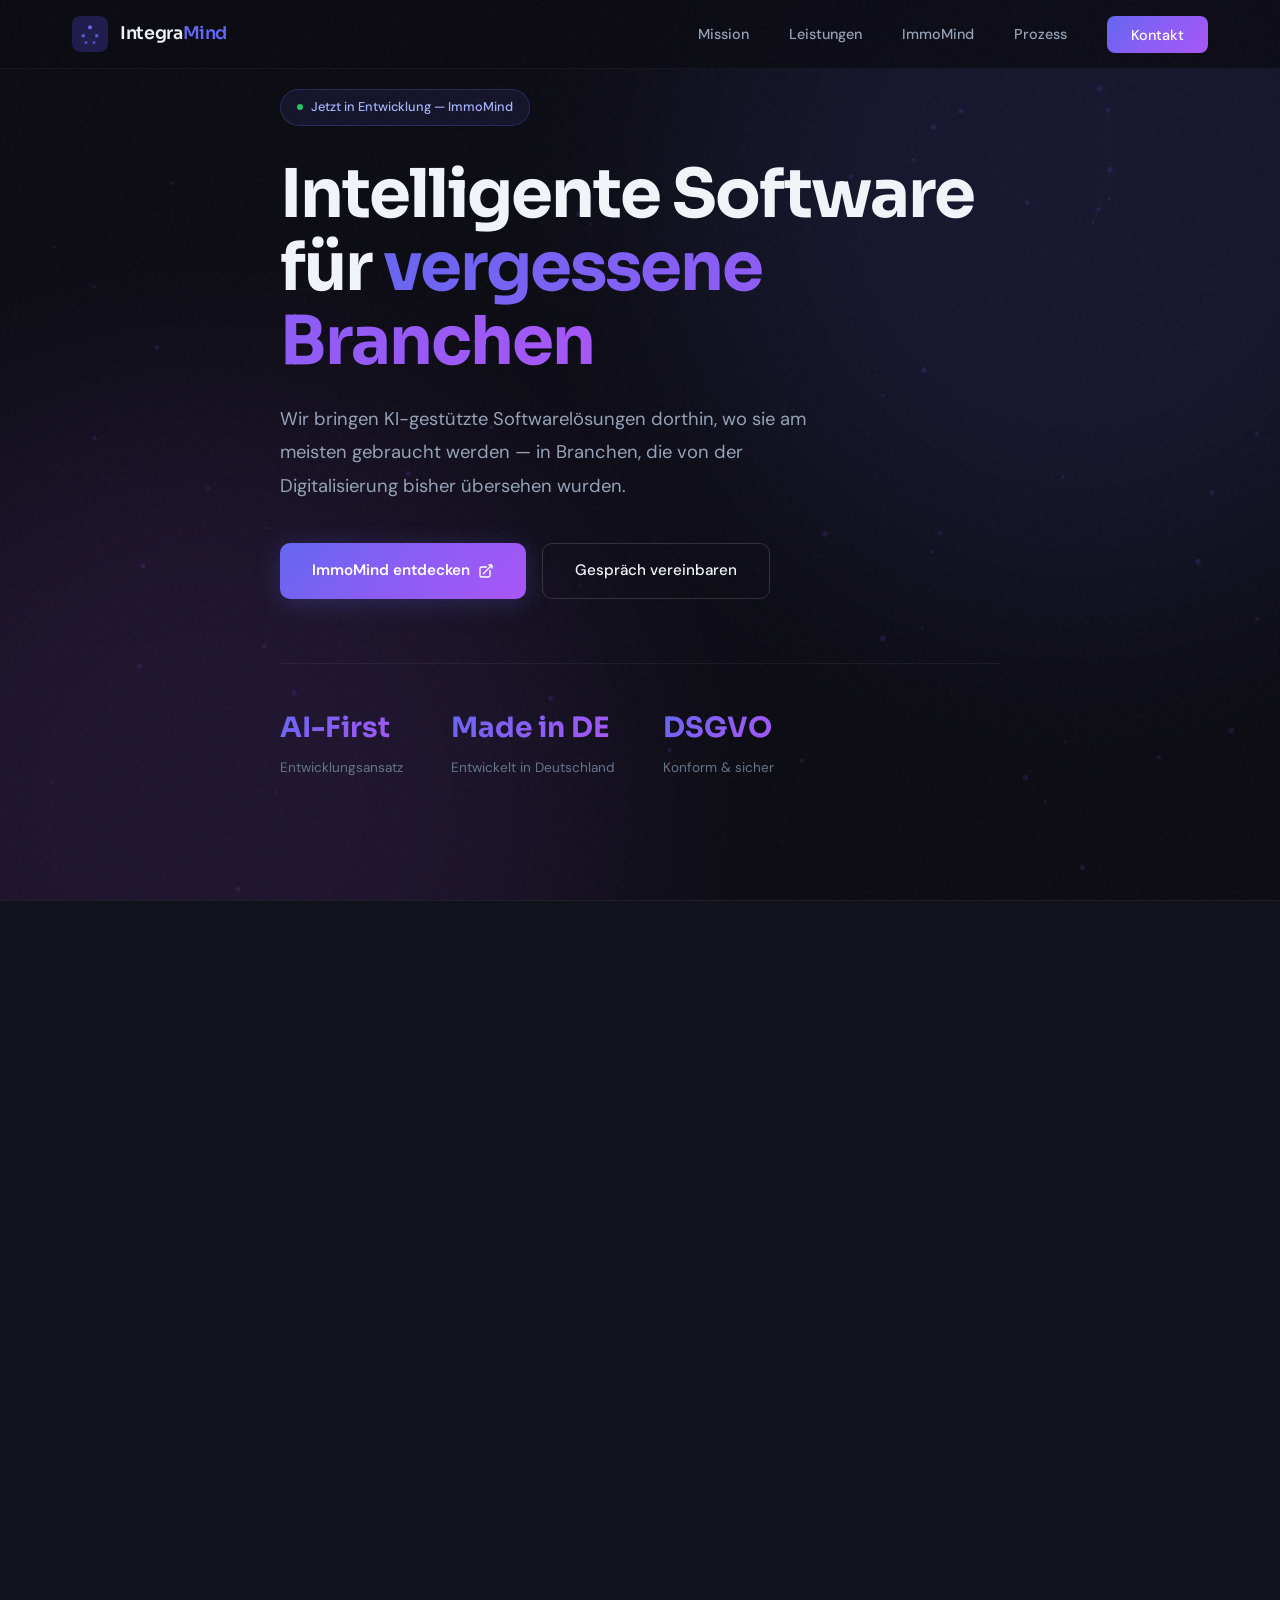
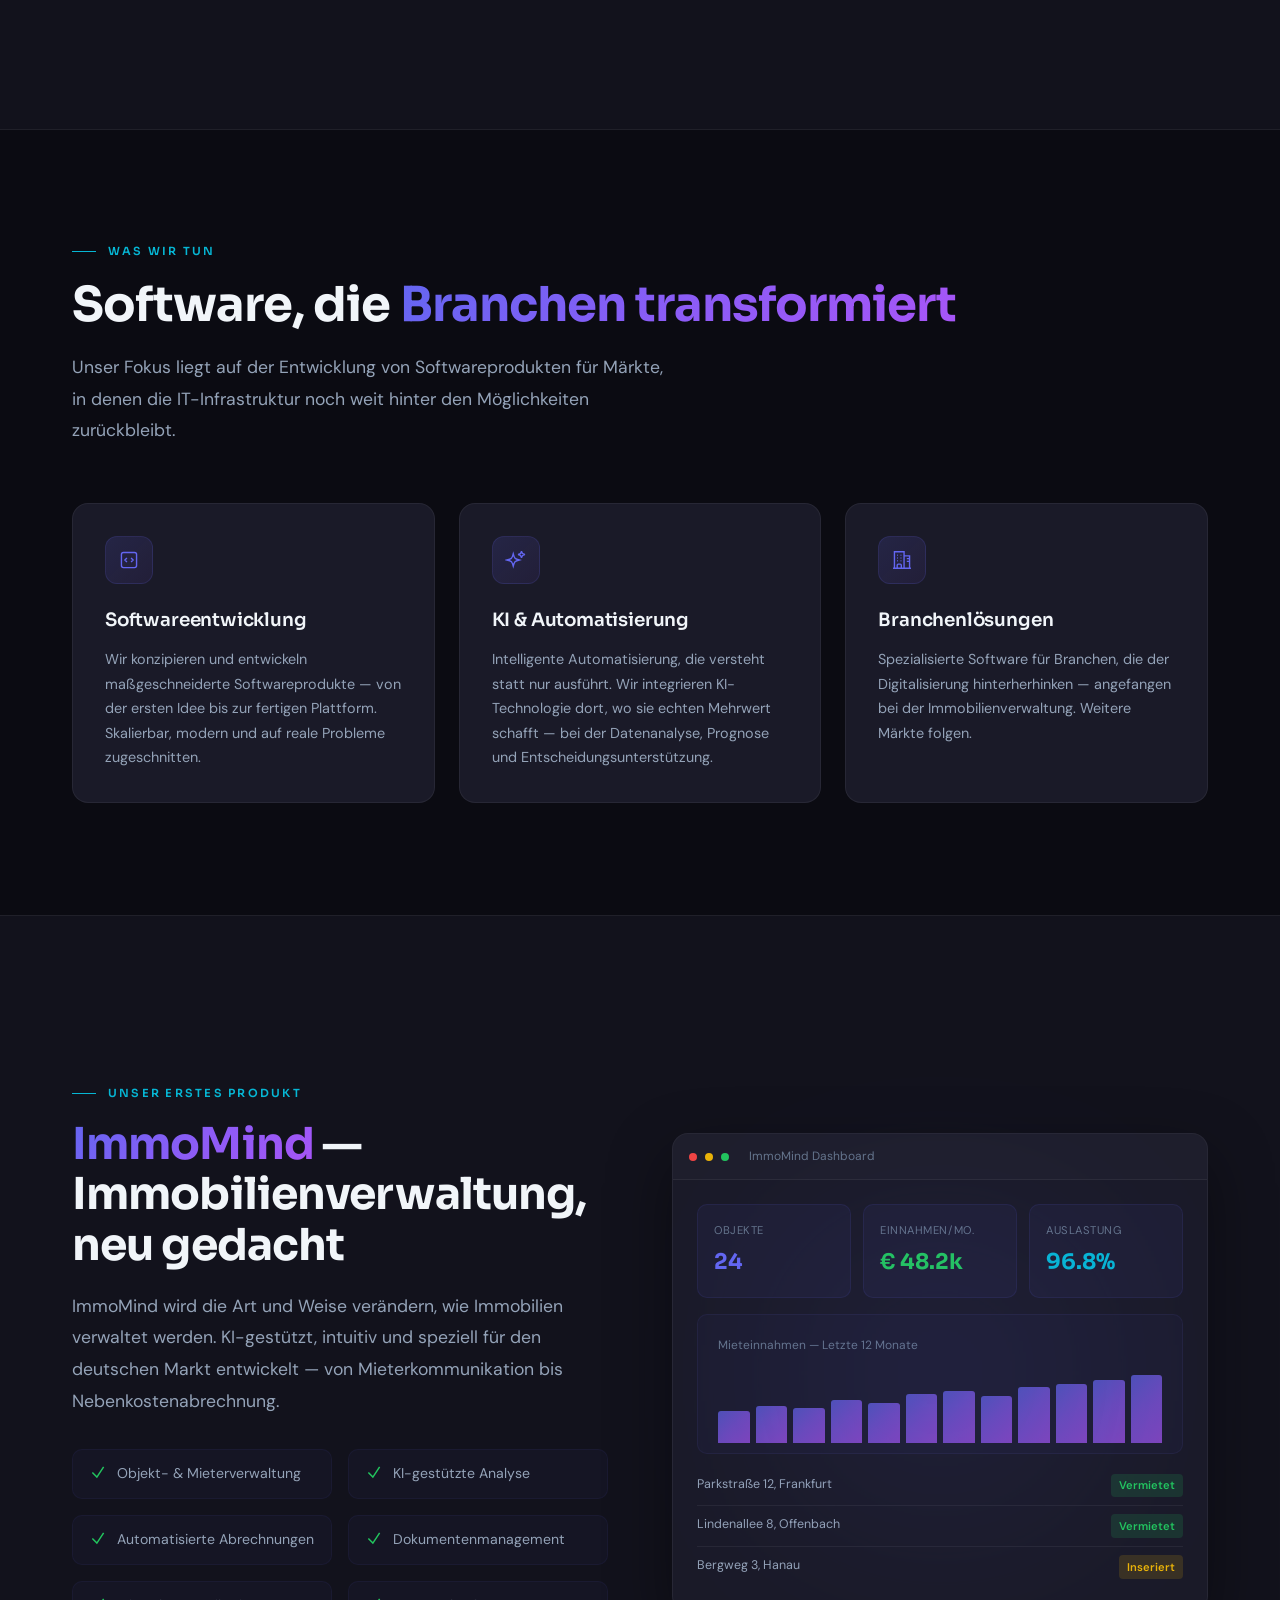
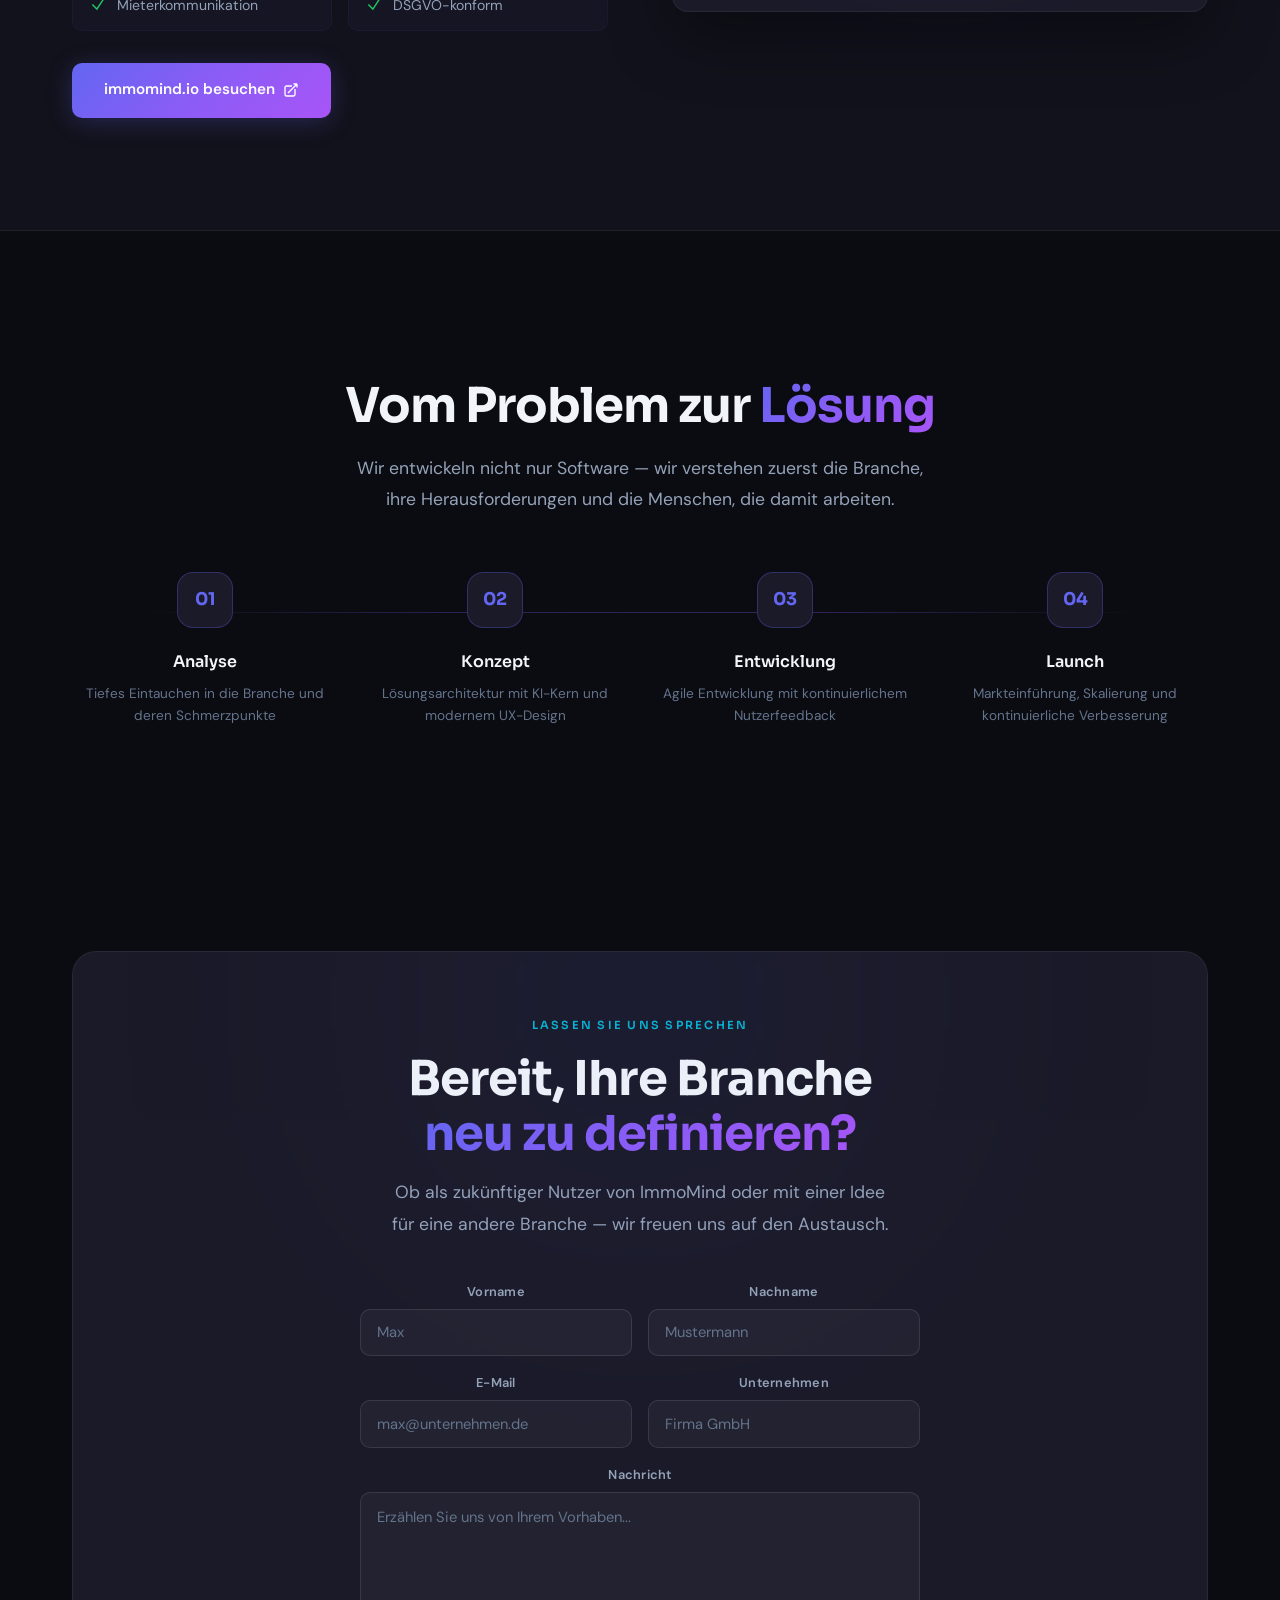
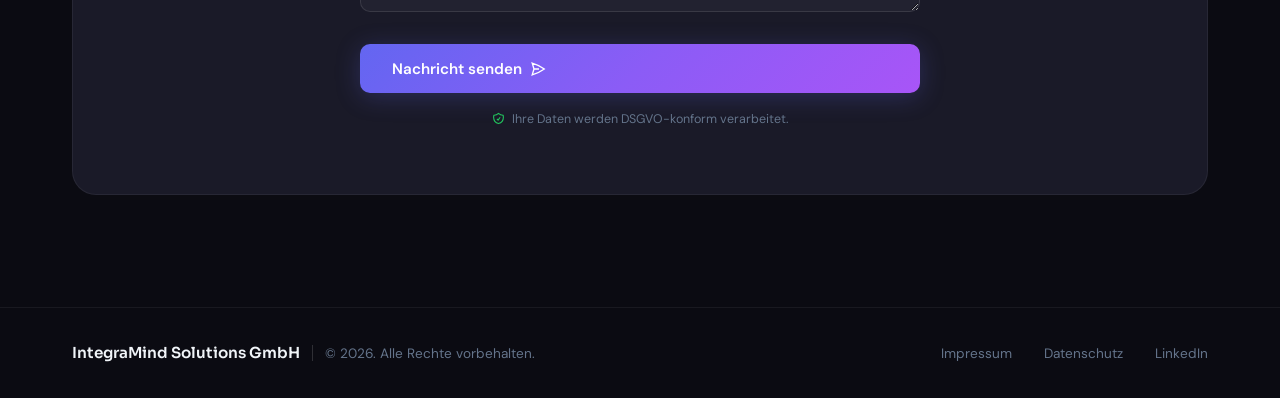
==== commit 2560b516: "Update index.html" ====
--- a/index.html
+++ b/index.html
@@ -9,63 +9,18 @@
     <link rel="preconnect" href="https://fonts.gstatic.com" crossorigin>
     <link rel="icon" type="image/png" href="favicon.png">
     <link href="https://fonts.googleapis.com/css2?family=DM+Sans:ital,opsz,wght@0,9..40,300;0,9..40,400;0,9..40,500;0,9..40,600;0,9..40,700&family=Sora:wght@300;400;500;600;700&display=swap" rel="stylesheet">
+    <link rel="stylesheet" href="styles.css">
+
+    <!-- Open Graph / Social Sharing -->
+    <meta property="og:type"        content="website">
+    <meta property="og:url"         content="https://integramindsolutions.de">
+    <meta property="og:title"       content="IntegraMind Solutions – Intelligente Software für die Branchen von morgen">
+    <meta property="og:description" content="Wir entwickeln KI-gestützte Software für Branchen mit ungenutztem Digitalisierungspotenzial. Unser erstes Produkt: ImmoMind.">
+    <meta property="og:image"       content="https://integramindsolutions.de/og-image.png">
+    <meta property="og:locale"      content="de_DE">
+    <meta name="twitter:card"       content="summary_large_image">
+
     <style>
-        :root {
-            --primary: #6366f1;
-            --secondary: #8b5cf6;
-            --accent: #a855f7;
-            --cyan: #06b6d4;
-            --dark-bg: #0b0b12;
-            --dark-surface: #12121c;
-            --dark-card: #1a1a28;
-            --dark-border: rgba(255,255,255,0.06);
-            --text-primary: #f1f5f9;
-            --text-secondary: #94a3b8;
-            --text-muted: #64748b;
-            --gradient-brand: linear-gradient(135deg, #6366f1, #8b5cf6, #a855f7);
-            --gradient-glow: linear-gradient(135deg, rgba(99,102,241,0.15), rgba(139,92,246,0.08));
-        }
-
-        * { margin: 0; padding: 0; box-sizing: border-box; }
-
-        html {
-            scroll-behavior: smooth;
-            scrollbar-width: thin;
-            scrollbar-color: var(--primary) var(--dark-bg);
-        }
-
-        body {
-            font-family: 'DM Sans', sans-serif;
-            background: var(--dark-bg);
-            color: var(--text-primary);
-            line-height: 1.7;
-            overflow-x: hidden;
-        }
-
-        /* ─── NOISE TEXTURE OVERLAY ─── */
-        body::before {
-            content: '';
-            position: fixed;
-            inset: 0;
-            background-image: url("data:image/svg+xml,%3Csvg viewBox='0 0 256 256' xmlns='http://www.w3.org/2000/svg'%3E%3Cfilter id='n'%3E%3CfeTurbulence type='fractalNoise' baseFrequency='0.9' numOctaves='4' stitchTiles='stitch'/%3E%3C/filter%3E%3Crect width='100%25' height='100%25' filter='url(%23n)' opacity='0.03'/%3E%3C/svg%3E");
-            pointer-events: none;
-            z-index: 9999;
-        }
-
-        /* ─── UTILITY ─── */
-        .container {
-            max-width: 1200px;
-            margin: 0 auto;
-            padding: 0 2rem;
-        }
-
-        .gradient-text {
-            background: var(--gradient-brand);
-            -webkit-background-clip: text;
-            -webkit-text-fill-color: transparent;
-            background-clip: text;
-        }
-
         .section-label {
             font-family: 'Sora', sans-serif;
             font-size: 0.7rem;
@@ -107,51 +62,7 @@
             position: relative;
         }
 
-        /* ─── NAVIGATION ─── */
-        nav {
-            position: fixed;
-            top: 0;
-            left: 0;
-            right: 0;
-            z-index: 1000;
-            padding: 1rem 0;
-            background: rgba(11, 11, 18, 0.8);
-            backdrop-filter: blur(20px);
-            -webkit-backdrop-filter: blur(20px);
-            border-bottom: 1px solid var(--dark-border);
-            transition: all 0.3s ease;
-        }
-
-        nav .container {
-            display: flex;
-            justify-content: space-between;
-            align-items: center;
-        }
-
-        .nav-logo {
-            display: flex;
-            align-items: center;
-            gap: 0.75rem;
-            text-decoration: none;
-            color: var(--text-primary);
-        }
-
-        .nav-logo-icon {
-            width: 36px;
-            height: 36px;
-        }
-
-        .nav-logo-text {
-            font-family: 'Sora', sans-serif;
-            font-size: 1.1rem;
-            font-weight: 600;
-            letter-spacing: -0.02em;
-        }
-
-        .nav-logo-text span {
-            color: var(--primary);
-        }
-
+        /* ─── NAVIGATION (index-specific) ─── */
         .nav-links {
             display: flex;
             gap: 2.5rem;
@@ -327,56 +238,6 @@
             gap: 1rem;
             flex-wrap: wrap;
             animation: fadeUp 0.8s ease 0.3s both;
-        }
-
-        @keyframes fadeUp {
-            from { opacity: 0; transform: translateY(24px); }
-            to { opacity: 1; transform: translateY(0); }
-        }
-
-        .btn-primary {
-            display: inline-flex;
-            align-items: center;
-            gap: 0.5rem;
-            padding: 0.9rem 2rem;
-            background: var(--gradient-brand);
-            color: white;
-            border: none;
-            border-radius: 10px;
-            font-size: 0.95rem;
-            font-weight: 600;
-            font-family: 'DM Sans', sans-serif;
-            cursor: pointer;
-            text-decoration: none;
-            transition: all 0.3s ease;
-            box-shadow: 0 4px 24px rgba(99, 102, 241, 0.25);
-        }
-
-        .btn-primary:hover {
-            transform: translateY(-2px);
-            box-shadow: 0 8px 32px rgba(99, 102, 241, 0.35);
-        }
-
-        .btn-secondary {
-            display: inline-flex;
-            align-items: center;
-            gap: 0.5rem;
-            padding: 0.9rem 2rem;
-            background: transparent;
-            color: var(--text-primary);
-            border: 1px solid rgba(255,255,255,0.15);
-            border-radius: 10px;
-            font-size: 0.95rem;
-            font-weight: 500;
-            font-family: 'DM Sans', sans-serif;
-            cursor: pointer;
-            text-decoration: none;
-            transition: all 0.3s ease;
-        }
-
-        .btn-secondary:hover {
-            border-color: rgba(255,255,255,0.3);
-            background: rgba(255,255,255,0.04);
         }
 
         .hero-stats {
@@ -1045,75 +906,6 @@
             font-size: 0.95rem;
         }
 
-        /* ─── FOOTER ─── */
-        footer {
-            padding: 3rem 0 2rem;
-            border-top: 1px solid var(--dark-border);
-        }
-
-        .footer-content {
-            display: flex;
-            justify-content: space-between;
-            align-items: center;
-            flex-wrap: wrap;
-            gap: 1rem;
-        }
-
-        .footer-left {
-            display: flex;
-            align-items: center;
-            gap: 0.75rem;
-        }
-
-        .footer-brand {
-            font-family: 'Sora', sans-serif;
-            font-weight: 600;
-            font-size: 0.95rem;
-        }
-
-        .footer-divider {
-            width: 1px;
-            height: 16px;
-            background: rgba(255,255,255,0.15);
-        }
-
-        .footer-copy {
-            font-size: 0.85rem;
-            color: var(--text-muted);
-        }
-
-        .footer-links {
-            display: flex;
-            gap: 2rem;
-        }
-
-        .footer-links a {
-            font-size: 0.85rem;
-            color: var(--text-muted);
-            text-decoration: none;
-            transition: color 0.2s;
-        }
-
-        .footer-links a:hover {
-            color: var(--text-primary);
-        }
-
-        /* ─── SCROLL REVEAL ─── */
-        .reveal {
-            opacity: 0;
-            transform: translateY(30px);
-            transition: all 0.7s cubic-bezier(0.16, 1, 0.3, 1);
-        }
-
-        .reveal.visible {
-            opacity: 1;
-            transform: translateY(0);
-        }
-
-        .reveal-delay-1 { transition-delay: 0.1s; }
-        .reveal-delay-2 { transition-delay: 0.2s; }
-        .reveal-delay-3 { transition-delay: 0.3s; }
-
         /* ─── RESPONSIVE ─── */
         @media (max-width: 1024px) {
             .mission-grid,
@@ -1194,11 +986,6 @@
 
             .mission-visual {
                 height: 300px;
-            }
-
-            .footer-content {
-                flex-direction: column;
-                text-align: center;
             }
         }
     </style>
@@ -1588,12 +1375,12 @@
             <div class="footer-left">
                 <span class="footer-brand">IntegraMind Solutions GmbH</span>
                 <div class="footer-divider"></div>
-                <span class="footer-copy">© 2025. Alle Rechte vorbehalten.</span>
+                <span class="footer-copy">© 2026. Alle Rechte vorbehalten.</span>
             </div>
             <div class="footer-links">
-                <a href="#">Impressum</a>
-                <a href="#">Datenschutz</a>
-                <a href="https://linkedin.com" target="_blank" rel="noopener">LinkedIn</a>
+                <a href="impressum/impressum.html">Impressum</a>
+                <a href="datenschutz/datenschutz.html">Datenschutz</a>
+                <a href="https://www.linkedin.com/company/integramind-solutions-gmbh/posts/?feedView=all" target="_blank" rel="noopener">LinkedIn</a>
             </div>
         </div>
     </div>
@@ -1630,6 +1417,16 @@
 
 const nodes = Array.from({ length: 60 }, () => new Node());
 
+let animationId = null;
+
+document.addEventListener('visibilitychange', () => {
+    if (document.hidden) {
+        cancelAnimationFrame(animationId);
+    } else {
+        drawNetwork();
+    }
+});
+
 function drawNetwork() {
     ctx.clearRect(0, 0, canvas.width, canvas.height);
 
@@ -1657,7 +1454,7 @@
         ctx.fill();
     });
 
-    requestAnimationFrame(drawNetwork);
+    animationId = requestAnimationFrame(drawNetwork);
 }
 drawNetwork();
 
--- a/styles.css
+++ b/styles.css
@@ -0,0 +1,244 @@
+/* ═══════════════════════════════════════════════════
+   IntegraMind Solutions – Shared Stylesheet
+   ═══════════════════════════════════════════════════ */
+
+/* ─── VARIABLES ─── */
+:root {
+    --primary: #6366f1;
+    --secondary: #8b5cf6;
+    --accent: #a855f7;
+    --cyan: #06b6d4;
+    --dark-bg: #0b0b12;
+    --dark-surface: #12121c;
+    --dark-card: #1a1a28;
+    --dark-border: rgba(255,255,255,0.06);
+    --text-primary: #f1f5f9;
+    --text-secondary: #94a3b8;
+    --text-muted: #64748b;
+    --gradient-brand: linear-gradient(135deg, #6366f1, #8b5cf6, #a855f7);
+    --gradient-glow: linear-gradient(135deg, rgba(99,102,241,0.15), rgba(139,92,246,0.08));
+}
+
+/* ─── RESET ─── */
+* { margin: 0; padding: 0; box-sizing: border-box; }
+
+/* ─── BASE ─── */
+html {
+    scroll-behavior: smooth;
+    scrollbar-width: thin;
+    scrollbar-color: var(--primary) var(--dark-bg);
+}
+
+body {
+    font-family: 'DM Sans', sans-serif;
+    background: var(--dark-bg);
+    color: var(--text-primary);
+    line-height: 1.7;
+    -webkit-font-smoothing: antialiased;
+    overflow-x: hidden;
+}
+
+body::before {
+    content: '';
+    position: fixed;
+    inset: 0;
+    background-image: url("data:image/svg+xml,%3Csvg viewBox='0 0 256 256' xmlns='http://www.w3.org/2000/svg'%3E%3Cfilter id='n'%3E%3CfeTurbulence type='fractalNoise' baseFrequency='0.9' numOctaves='4' stitchTiles='stitch'/%3E%3C/filter%3E%3Crect width='100%25' height='100%25' filter='url(%23n)' opacity='0.03'/%3E%3C/svg%3E");
+    pointer-events: none;
+    z-index: 9999;
+}
+
+/* ─── LAYOUT ─── */
+.container {
+    max-width: 1200px;
+    margin: 0 auto;
+    padding: 0 2rem;
+}
+
+.container-narrow {
+    max-width: 800px;
+    margin: 0 auto;
+    padding: 0 2rem;
+}
+
+/* ─── UTILITIES ─── */
+.gradient-text {
+    background: var(--gradient-brand);
+    -webkit-background-clip: text;
+    -webkit-text-fill-color: transparent;
+    background-clip: text;
+}
+
+/* ─── NAVIGATION ─── */
+nav {
+    position: fixed;
+    top: 0;
+    left: 0;
+    right: 0;
+    z-index: 1000;
+    padding: 1rem 0;
+    background: rgba(11, 11, 18, 0.8);
+    backdrop-filter: blur(20px);
+    -webkit-backdrop-filter: blur(20px);
+    border-bottom: 1px solid var(--dark-border);
+    transition: all 0.3s ease;
+}
+
+nav .container {
+    display: flex;
+    justify-content: space-between;
+    align-items: center;
+}
+
+.nav-logo {
+    display: flex;
+    align-items: center;
+    gap: 0.75rem;
+    text-decoration: none;
+    color: var(--text-primary);
+}
+
+.nav-logo-icon {
+    width: 36px;
+    height: 36px;
+    border-radius: 8px;
+}
+
+.nav-logo-text {
+    font-family: 'Sora', sans-serif;
+    font-size: 1.1rem;
+    font-weight: 600;
+    letter-spacing: -0.02em;
+}
+
+.nav-logo-text span {
+    color: var(--primary);
+}
+
+/* ─── BUTTONS ─── */
+.btn-primary {
+    display: inline-flex;
+    align-items: center;
+    gap: 0.5rem;
+    padding: 0.9rem 2rem;
+    background: var(--gradient-brand);
+    color: white;
+    border: none;
+    border-radius: 10px;
+    font-size: 0.95rem;
+    font-weight: 600;
+    font-family: 'DM Sans', sans-serif;
+    cursor: pointer;
+    text-decoration: none;
+    transition: all 0.3s ease;
+    box-shadow: 0 4px 24px rgba(99, 102, 241, 0.25);
+}
+
+.btn-primary:hover {
+    transform: translateY(-2px);
+    box-shadow: 0 8px 32px rgba(99, 102, 241, 0.35);
+}
+
+.btn-secondary {
+    display: inline-flex;
+    align-items: center;
+    gap: 0.5rem;
+    padding: 0.9rem 2rem;
+    background: transparent;
+    color: var(--text-primary);
+    border: 1px solid rgba(255,255,255,0.15);
+    border-radius: 10px;
+    font-size: 0.95rem;
+    font-weight: 500;
+    font-family: 'DM Sans', sans-serif;
+    cursor: pointer;
+    text-decoration: none;
+    transition: all 0.3s ease;
+}
+
+.btn-secondary:hover {
+    border-color: rgba(255,255,255,0.3);
+    background: rgba(255,255,255,0.04);
+}
+
+/* ─── FOOTER ─── */
+footer {
+    padding: 2rem 0;
+    border-top: 1px solid var(--dark-border);
+}
+
+.footer-content {
+    display: flex;
+    justify-content: space-between;
+    align-items: center;
+    flex-wrap: wrap;
+    gap: 1rem;
+}
+
+.footer-left {
+    display: flex;
+    align-items: center;
+    gap: 0.75rem;
+}
+
+.footer-brand {
+    font-family: 'Sora', sans-serif;
+    font-weight: 600;
+    font-size: 0.95rem;
+}
+
+.footer-divider {
+    width: 1px;
+    height: 16px;
+    background: rgba(255,255,255,0.15);
+}
+
+.footer-copy {
+    font-size: 0.85rem;
+    color: var(--text-muted);
+}
+
+.footer-links {
+    display: flex;
+    gap: 2rem;
+}
+
+.footer-links a {
+    font-size: 0.85rem;
+    color: var(--text-muted);
+    text-decoration: none;
+    transition: color 0.2s;
+}
+
+.footer-links a:hover {
+    color: var(--text-primary);
+}
+
+/* ─── SCROLL REVEAL ─── */
+.reveal {
+    opacity: 0;
+    transform: translateY(30px);
+    transition: all 0.7s cubic-bezier(0.16, 1, 0.3, 1);
+}
+
+.reveal.visible {
+    opacity: 1;
+    transform: translateY(0);
+}
+
+.reveal-delay-1 { transition-delay: 0.1s; }
+.reveal-delay-2 { transition-delay: 0.2s; }
+.reveal-delay-3 { transition-delay: 0.3s; }
+
+/* ─── ANIMATIONS ─── */
+@keyframes fadeUp {
+    from { opacity: 0; transform: translateY(24px); }
+    to   { opacity: 1; transform: translateY(0); }
+}
+
+/* ─── RESPONSIVE ─── */
+@media (max-width: 768px) {
+    .footer-content {
+        flex-direction: column;
+        text-align: center;
+    }
+}
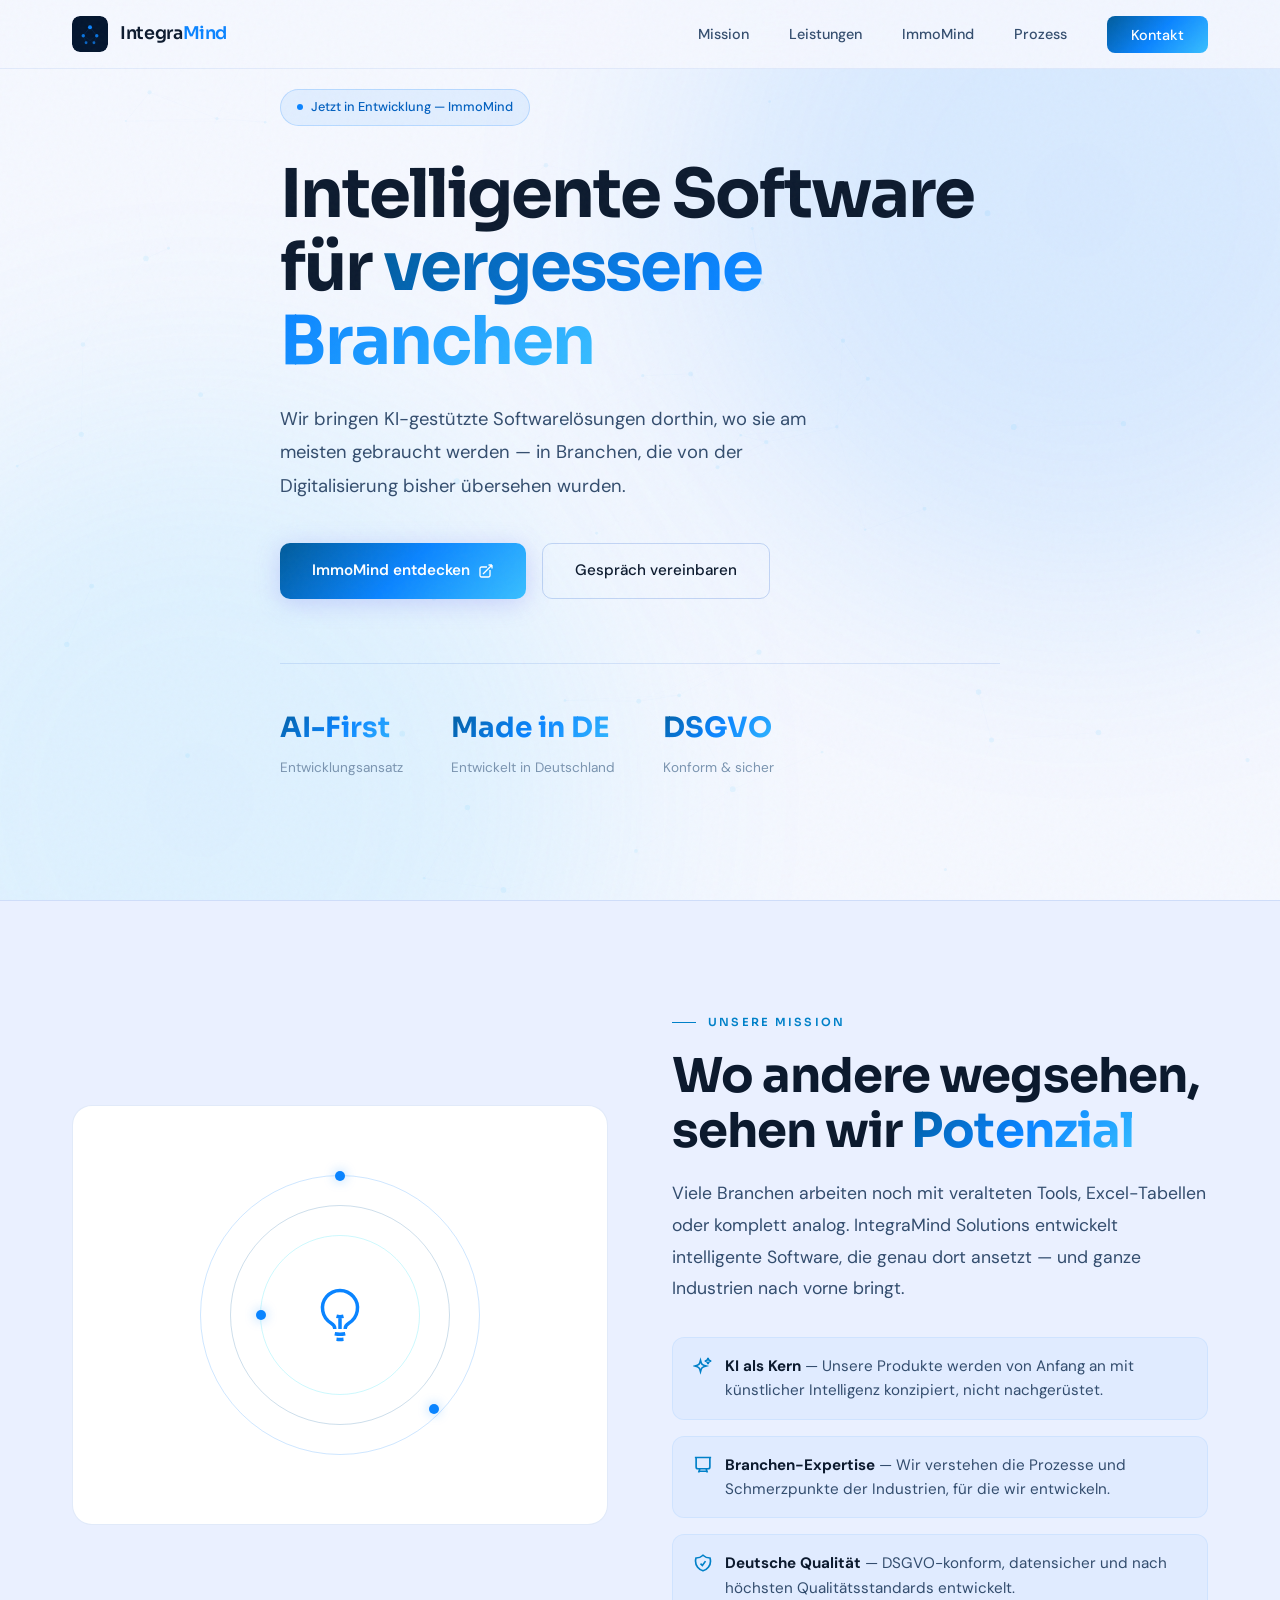
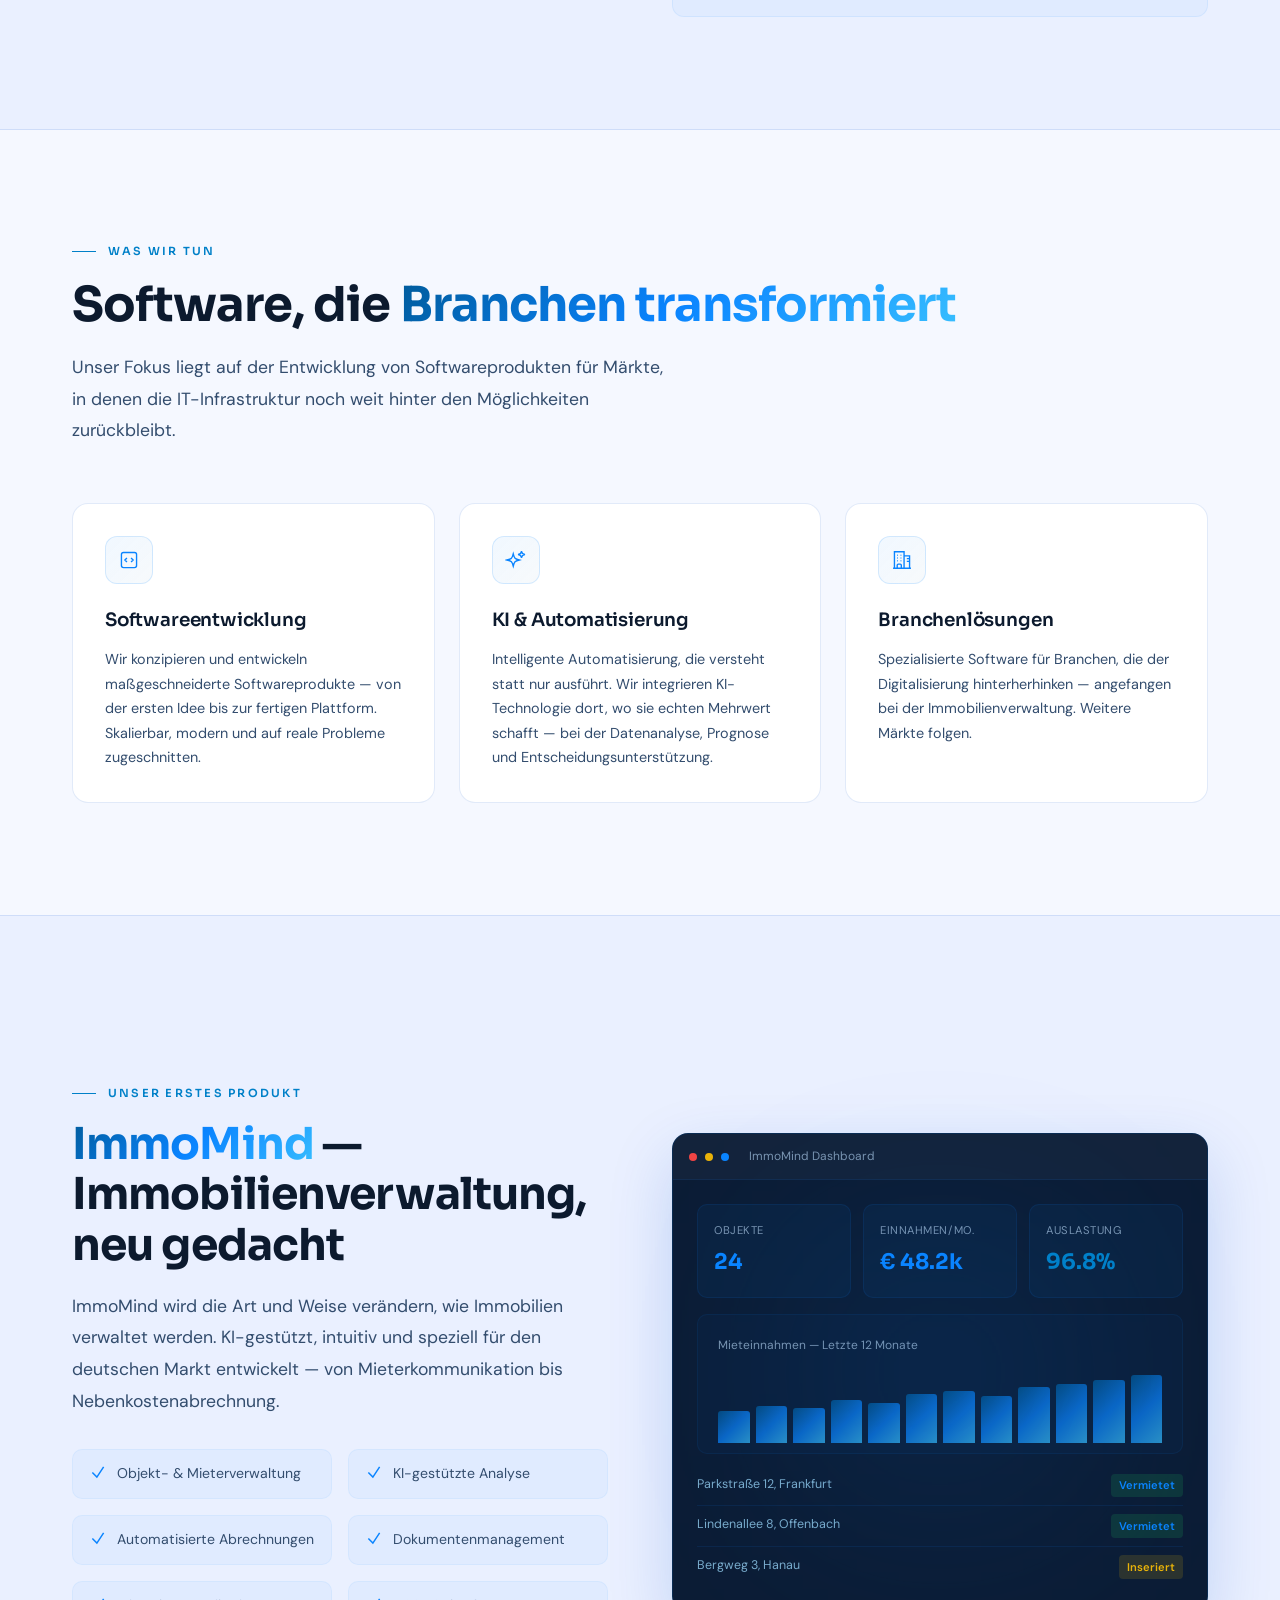
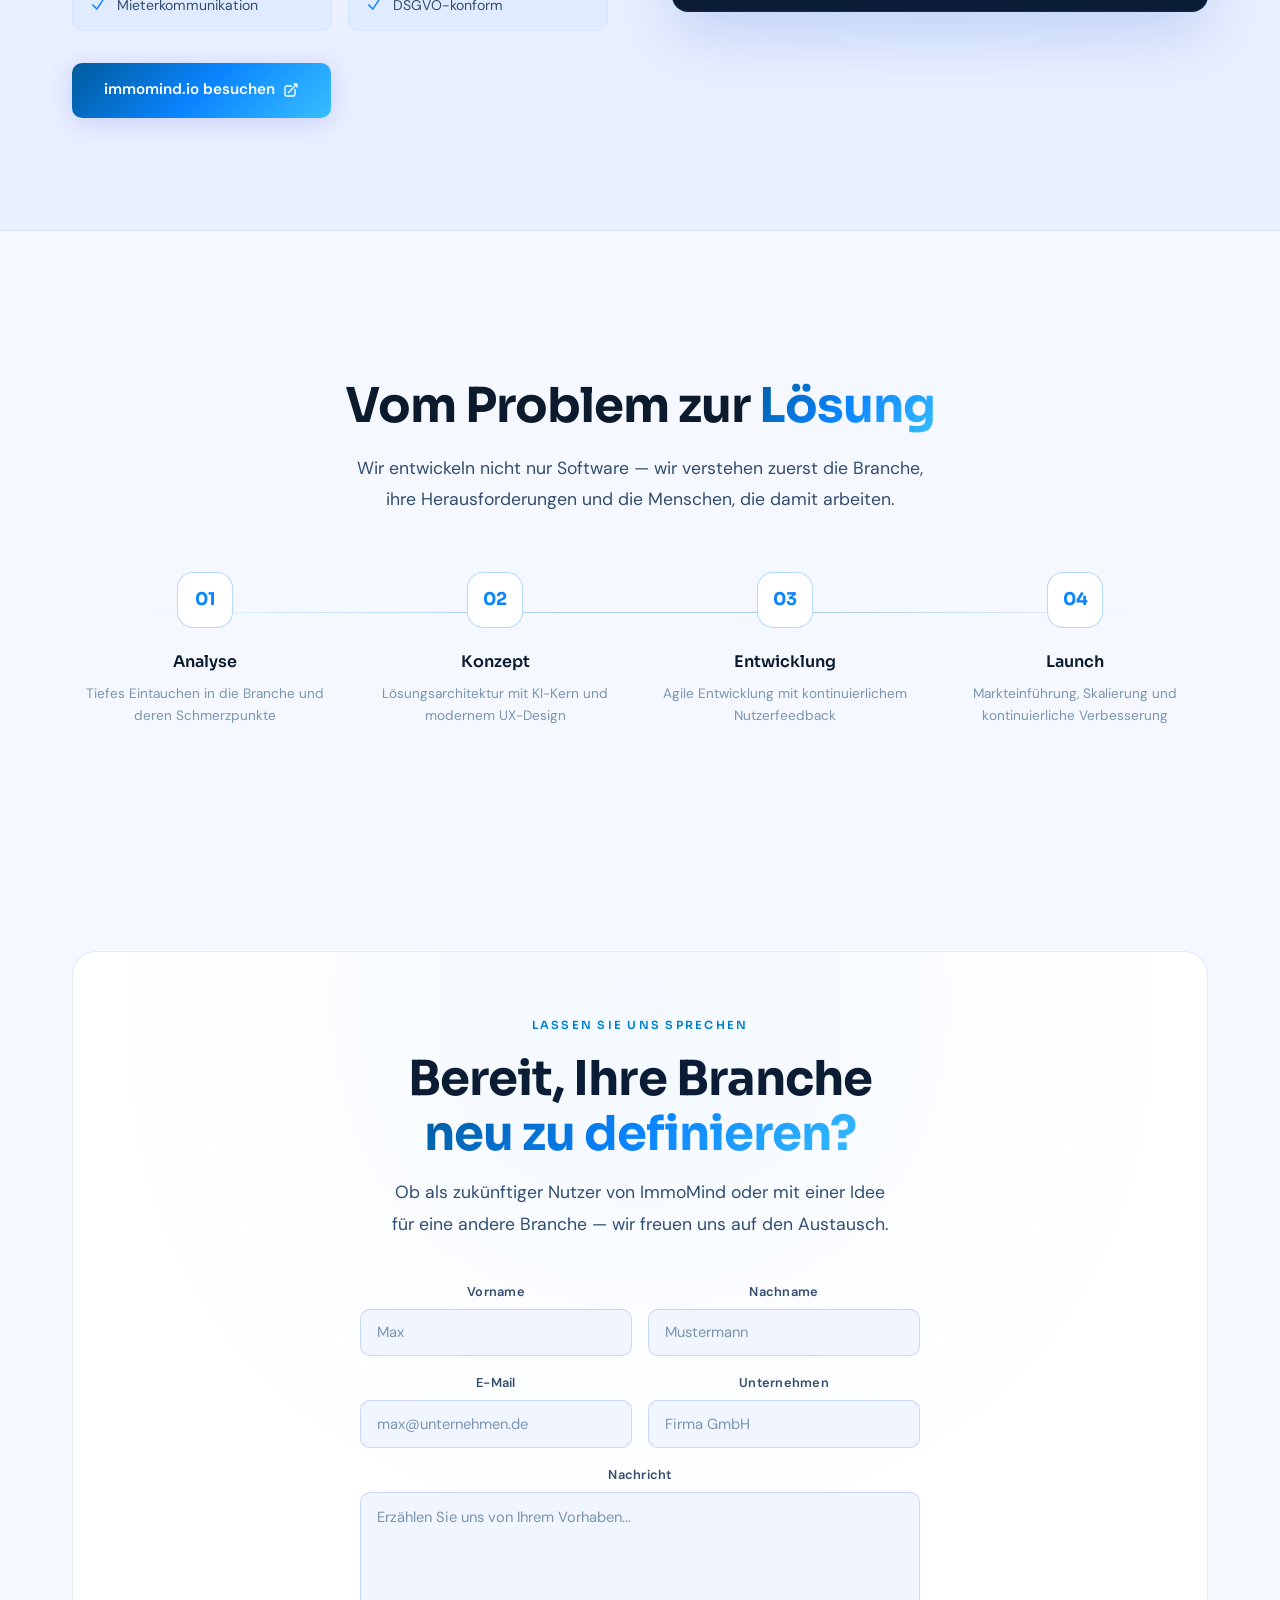
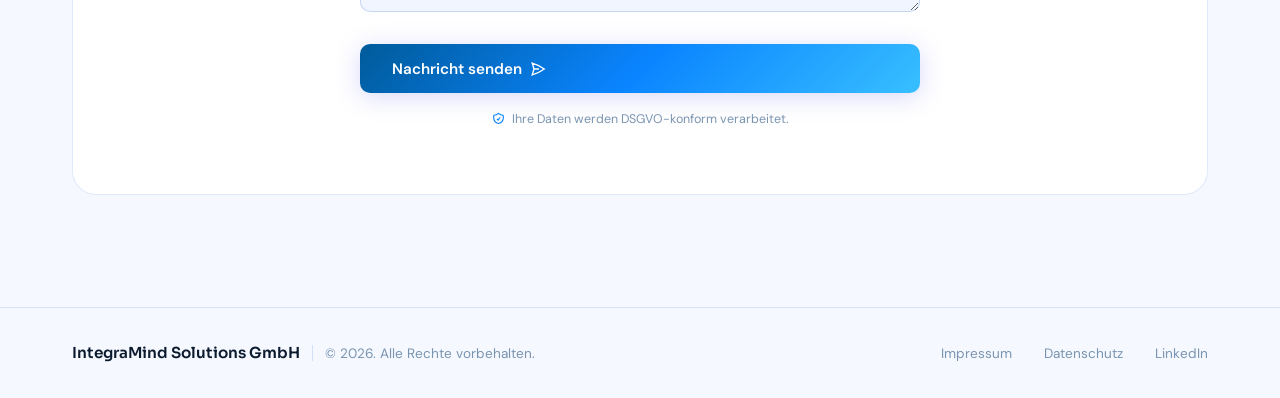
==== commit cec8b1ce: "Update index.html" ====
--- a/index.html
+++ b/index.html
@@ -115,7 +115,7 @@
             display: none;
             background: none;
             border: none;
-            color: white;
+            color: var(--text-primary);
             cursor: pointer;
             padding: 0.5rem;
         }
@@ -146,7 +146,7 @@
             inset: 0;
             width: 100%;
             height: 100%;
-            opacity: 0.25;
+            opacity: 0.15;
         }
 
         .hero-radial {
@@ -190,12 +190,12 @@
             display: inline-flex;
             align-items: center;
             gap: 0.5rem;
-            background: rgba(99, 102, 241, 0.1);
-            border: 1px solid rgba(99, 102, 241, 0.25);
+            background: rgba(10, 132, 255, 0.08);
+            border: 1px solid rgba(10, 132, 255, 0.2);
             padding: 0.4rem 1rem;
             border-radius: 100px;
             font-size: 0.8rem;
-            color: #a5b4fc;
+            color: #0060c0;
             margin-bottom: 2rem;
             font-weight: 500;
             animation: fadeUp 0.8s ease both;
@@ -204,7 +204,7 @@
         .hero-badge-dot {
             width: 6px;
             height: 6px;
-            background: #22c55e;
+            background: #0a84ff;
             border-radius: 50%;
             animation: pulse-dot 2s infinite;
         }
@@ -300,7 +300,7 @@
 
         .mission-ring {
             position: absolute;
-            border: 1.5px solid rgba(99, 102, 241, 0.2);
+            border: 1.5px solid rgba(10, 132, 255, 0.2);
             border-radius: 50%;
             animation: spin 30s linear infinite;
         }
@@ -313,13 +313,13 @@
             inset: 30px;
             animation-direction: reverse;
             animation-duration: 25s;
-            border-color: rgba(139, 92, 246, 0.2);
+            border-color: rgba(0, 91, 154, 0.2);
         }
 
         .mission-ring:nth-child(3) {
             inset: 60px;
             animation-duration: 20s;
-            border-color: rgba(6, 182, 212, 0.2);
+            border-color: rgba(0, 217, 245, 0.2);
         }
 
         .mission-center-icon {
@@ -342,7 +342,7 @@
             height: 10px;
             background: var(--primary);
             border-radius: 50%;
-            box-shadow: 0 0 12px rgba(99, 102, 241, 0.4);
+            box-shadow: 0 0 12px rgba(10, 132, 255, 0.4);
         }
 
         @keyframes spin {
@@ -364,15 +364,15 @@
             align-items: flex-start;
             gap: 0.75rem;
             padding: 1rem 1.25rem;
-            background: rgba(99, 102, 241, 0.04);
-            border: 1px solid rgba(99, 102, 241, 0.08);
+            background: rgba(10, 132, 255, 0.04);
+            border: 1px solid rgba(10, 132, 255, 0.08);
             border-radius: 12px;
             transition: all 0.3s;
         }
 
         .mission-point:hover {
-            border-color: rgba(99, 102, 241, 0.2);
-            background: rgba(99, 102, 241, 0.06);
+            border-color: rgba(10, 132, 255, 0.2);
+            background: rgba(10, 132, 255, 0.06);
         }
 
         .mission-point-icon {
@@ -428,16 +428,16 @@
         }
 
         .service-card:hover {
-            border-color: rgba(99, 102, 241, 0.2);
+            border-color: rgba(10, 132, 255, 0.3);
             transform: translateY(-4px);
-            box-shadow: 0 16px 48px rgba(0,0,0,0.3);
+            box-shadow: 0 16px 48px rgba(10, 80, 200, 0.1);
         }
 
         .service-icon {
             width: 48px;
             height: 48px;
             background: var(--gradient-glow);
-            border: 1px solid rgba(99, 102, 241, 0.15);
+            border: 1px solid rgba(10, 132, 255, 0.15);
             border-radius: 12px;
             display: flex;
             align-items: center;
@@ -488,8 +488,8 @@
             display: inline-flex;
             align-items: center;
             gap: 0.4rem;
-            background: rgba(6, 182, 212, 0.1);
-            border: 1px solid rgba(6, 182, 212, 0.2);
+            background: rgba(0, 217, 245, 0.1);
+            border: 1px solid rgba(0, 217, 245, 0.2);
             color: var(--cyan);
             padding: 0.3rem 0.8rem;
             border-radius: 6px;
@@ -512,16 +512,16 @@
             align-items: flex-start;
             gap: 0.6rem;
             padding: 0.75rem 1rem;
-            background: rgba(99, 102, 241, 0.04);
+            background: rgba(10, 132, 255, 0.04);
             border-radius: 10px;
-            border: 1px solid rgba(99, 102, 241, 0.06);
+            border: 1px solid rgba(10, 132, 255, 0.06);
         }
 
         .immo-feature-check {
             width: 18px;
             height: 18px;
             flex-shrink: 0;
-            color: #22c55e;
+            color: #0a84ff;
             margin-top: 1px;
         }
 
@@ -535,11 +535,11 @@
         }
 
         .immo-mockup {
-            background: var(--dark-card);
-            border: 1px solid var(--dark-border);
+            background: #0b1c35;
+            border: 1px solid rgba(10, 132, 255, 0.15);
             border-radius: 16px;
             overflow: hidden;
-            box-shadow: 0 24px 64px rgba(0,0,0,0.4);
+            box-shadow: 0 24px 64px rgba(10, 80, 200, 0.18);
             position: relative;
         }
 
@@ -548,8 +548,8 @@
             align-items: center;
             gap: 0.5rem;
             padding: 0.75rem 1rem;
-            border-bottom: 1px solid var(--dark-border);
-            background: rgba(255,255,255,0.02);
+            border-bottom: 1px solid rgba(10, 132, 255, 0.1);
+            background: rgba(255,255,255,0.03);
         }
 
         .immo-dot {
@@ -560,7 +560,7 @@
 
         .immo-dot:nth-child(1) { background: #ef4444; }
         .immo-dot:nth-child(2) { background: #eab308; }
-        .immo-dot:nth-child(3) { background: #22c55e; }
+        .immo-dot:nth-child(3) { background: #0a84ff; }
 
         .immo-mockup-body {
             padding: 1.5rem;
@@ -575,8 +575,8 @@
         }
 
         .immo-stat-card {
-            background: rgba(99, 102, 241, 0.06);
-            border: 1px solid rgba(99, 102, 241, 0.1);
+            background: rgba(10, 132, 255, 0.06);
+            border: 1px solid rgba(10, 132, 255, 0.1);
             border-radius: 10px;
             padding: 1rem;
         }
@@ -595,13 +595,13 @@
             margin-top: 0.25rem;
         }
 
-        .immo-stat-value.green { color: #22c55e; }
+        .immo-stat-value.green { color: #0a84ff; }
         .immo-stat-value.blue { color: var(--primary); }
         .immo-stat-value.cyan { color: var(--cyan); }
 
         .immo-chart-placeholder {
-            background: rgba(99, 102, 241, 0.04);
-            border: 1px solid rgba(99, 102, 241, 0.08);
+            background: rgba(10, 132, 255, 0.04);
+            border: 1px solid rgba(10, 132, 255, 0.08);
             border-radius: 10px;
             padding: 1.25rem;
             height: 140px;
@@ -643,9 +643,9 @@
             display: flex;
             justify-content: space-between;
             padding: 0.5rem 0;
-            border-bottom: 1px solid var(--dark-border);
+            border-bottom: 1px solid rgba(10, 132, 255, 0.1);
             font-size: 0.78rem;
-            color: var(--text-secondary);
+            color: #7aaccc;
         }
 
         .immo-table-row:last-child {
@@ -659,7 +659,7 @@
             font-weight: 600;
         }
 
-        .status-active { background: rgba(34,197,94,0.15); color: #22c55e; }
+        .status-active { background: rgba(34,197,94,0.15); color: #0a84ff; }
         .status-pending { background: rgba(234,179,8,0.15); color: #eab308; }
 
         .immo-mockup-glow {
@@ -691,7 +691,7 @@
             left: 60px;
             right: 60px;
             height: 1px;
-            background: linear-gradient(90deg, transparent, rgba(99,102,241,0.3), rgba(139,92,246,0.3), transparent);
+            background: linear-gradient(90deg, transparent, rgba(10,132,255,0.3), rgba(0,91,154,0.3), transparent);
         }
 
         .process-step {
@@ -704,7 +704,7 @@
             height: 56px;
             margin: 0 auto 1.25rem;
             background: var(--dark-card);
-            border: 1.5px solid rgba(99, 102, 241, 0.3);
+            border: 1.5px solid rgba(10, 132, 255, 0.3);
             border-radius: 16px;
             display: flex;
             align-items: center;
@@ -720,8 +720,8 @@
 
         .process-step:hover .process-step-num {
             border-color: var(--primary);
-            box-shadow: 0 0 24px rgba(99, 102, 241, 0.2);
-            background: rgba(99, 102, 241, 0.1);
+            box-shadow: 0 0 24px rgba(10, 132, 255, 0.2);
+            background: rgba(10, 132, 255, 0.1);
         }
 
         .process-step h4 {
@@ -815,8 +815,8 @@
         .form-group textarea {
             width: 100%;
             padding: 0.8rem 1rem;
-            background: rgba(255, 255, 255, 0.04);
-            border: 1px solid rgba(255, 255, 255, 0.1);
+            background: #f0f5ff;
+            border: 1px solid rgba(10, 80, 200, 0.18);
             border-radius: 10px;
             color: var(--text-primary);
             font-family: 'DM Sans', sans-serif;
@@ -833,8 +833,8 @@
         .form-group input:focus,
         .form-group textarea:focus {
             border-color: var(--primary);
-            background: rgba(99, 102, 241, 0.06);
-            box-shadow: 0 0 0 3px rgba(99, 102, 241, 0.1);
+            background: #ffffff;
+            box-shadow: 0 0 0 3px rgba(10, 132, 255, 0.12);
         }
 
         .form-group textarea {
@@ -861,7 +861,7 @@
             display: inline-block;
             vertical-align: -2px;
             margin-right: 0.25rem;
-            color: #22c55e;
+            color: #0a84ff;
         }
 
         /* Success State */
@@ -879,8 +879,8 @@
         .form-success-icon {
             width: 64px;
             height: 64px;
-            background: rgba(34, 197, 94, 0.1);
-            border: 1.5px solid rgba(34, 197, 94, 0.25);
+            background: rgba(10, 132, 255, 0.1);
+            border: 1.5px solid rgba(10, 132, 255, 0.25);
             border-radius: 50%;
             display: flex;
             align-items: center;
@@ -891,7 +891,7 @@
         .form-success-icon svg {
             width: 28px;
             height: 28px;
-            color: #22c55e;
+            color: #0a84ff;
         }
 
         .form-success h3 {
@@ -943,7 +943,7 @@
                 top: 100%;
                 left: 0;
                 right: 0;
-                background: rgba(11, 11, 18, 0.98);
+                background: rgba(245, 248, 255, 0.98);
                 border-bottom: 1px solid var(--dark-border);
                 flex-direction: column;
                 padding: 1.5rem 2rem;
@@ -1000,11 +1000,11 @@
             <svg class="nav-logo-icon" viewBox="0 0 512 512" fill="none" xmlns="http://www.w3.org/2000/svg">
                 <defs>
                     <linearGradient id="navGrad" x1="0" y1="0" x2="512" y2="512">
-                        <stop offset="0%" stop-color="#6366f1"/>
-                        <stop offset="100%" stop-color="#a855f7"/>
+                        <stop offset="0%" stop-color="#0a84ff"/>
+                        <stop offset="100%" stop-color="#38bfff"/>
                     </linearGradient>
                 </defs>
-                <rect width="512" height="512" rx="110" fill="#1e1b4b"/>
+                <rect width="512" height="512" rx="110" fill="#03152e"/>
                 <circle cx="256" cy="160" r="28" fill="url(#navGrad)"/>
                 <circle cx="160" cy="280" r="24" fill="url(#navGrad)" opacity="0.85"/>
                 <circle cx="352" cy="280" r="24" fill="url(#navGrad)" opacity="0.85"/>
@@ -1439,7 +1439,7 @@
                 ctx.beginPath();
                 ctx.moveTo(nodes[i].x, nodes[i].y);
                 ctx.lineTo(nodes[j].x, nodes[j].y);
-                ctx.strokeStyle = `rgba(99, 102, 241, ${(1 - dist / 200) * 0.3})`;
+                ctx.strokeStyle = `rgba(10, 132, 255, ${(1 - dist / 200) * 0.3})`;
                 ctx.lineWidth = 0.5;
                 ctx.stroke();
             }
@@ -1450,7 +1450,7 @@
         node.update();
         ctx.beginPath();
         ctx.arc(node.x, node.y, node.r, 0, Math.PI * 2);
-        ctx.fillStyle = 'rgba(139, 92, 246, 0.5)';
+        ctx.fillStyle = 'rgba(56, 191, 255, 0.6)';
         ctx.fill();
     });
 
@@ -1475,10 +1475,10 @@
     const nav = document.querySelector('nav');
     if (window.scrollY > 50) {
         nav.style.padding = '0.6rem 0';
-        nav.style.borderBottomColor = 'rgba(255,255,255,0.08)';
+        nav.style.borderBottomColor = 'rgba(10,80,200,0.15)';
     } else {
         nav.style.padding = '1rem 0';
-        nav.style.borderBottomColor = 'rgba(255,255,255,0.04)';
+        nav.style.borderBottomColor = 'rgba(10,80,200,0.08)';
     }
 });
 
--- a/styles.css
+++ b/styles.css
@@ -4,19 +4,19 @@
 
 /* ─── VARIABLES ─── */
 :root {
-    --primary: #6366f1;
-    --secondary: #8b5cf6;
-    --accent: #a855f7;
-    --cyan: #06b6d4;
-    --dark-bg: #0b0b12;
-    --dark-surface: #12121c;
-    --dark-card: #1a1a28;
-    --dark-border: rgba(255,255,255,0.06);
-    --text-primary: #f1f5f9;
-    --text-secondary: #94a3b8;
-    --text-muted: #64748b;
-    --gradient-brand: linear-gradient(135deg, #6366f1, #8b5cf6, #a855f7);
-    --gradient-glow: linear-gradient(135deg, rgba(99,102,241,0.15), rgba(139,92,246,0.08));
+    --primary: #0a84ff;
+    --secondary: #005b9a;
+    --accent: #38bfff;
+    --cyan: #0080c8;
+    --dark-bg: #f5f8ff;
+    --dark-surface: #eaf0ff;
+    --dark-card: #ffffff;
+    --dark-border: rgba(10, 80, 200, 0.12);
+    --text-primary: #0c1a2e;
+    --text-secondary: #334d6e;
+    --text-muted: #7a94b0;
+    --gradient-brand: linear-gradient(135deg, #005b9a, #0a84ff, #38bfff);
+    --gradient-glow: linear-gradient(135deg, rgba(10,132,255,0.06), rgba(0,91,154,0.03));
 }
 
 /* ─── RESET ─── */
@@ -76,7 +76,7 @@
     right: 0;
     z-index: 1000;
     padding: 1rem 0;
-    background: rgba(11, 11, 18, 0.8);
+    background: rgba(245, 248, 255, 0.88);
     backdrop-filter: blur(20px);
     -webkit-backdrop-filter: blur(20px);
     border-bottom: 1px solid var(--dark-border);
@@ -145,7 +145,7 @@
     padding: 0.9rem 2rem;
     background: transparent;
     color: var(--text-primary);
-    border: 1px solid rgba(255,255,255,0.15);
+    border: 1px solid rgba(10, 80, 200, 0.2);
     border-radius: 10px;
     font-size: 0.95rem;
     font-weight: 500;
@@ -156,8 +156,8 @@
 }
 
 .btn-secondary:hover {
-    border-color: rgba(255,255,255,0.3);
-    background: rgba(255,255,255,0.04);
+    border-color: rgba(10, 80, 200, 0.4);
+    background: rgba(10, 80, 200, 0.04);
 }
 
 /* ─── FOOTER ─── */
@@ -189,7 +189,7 @@
 .footer-divider {
     width: 1px;
     height: 16px;
-    background: rgba(255,255,255,0.15);
+    background: rgba(10, 80, 200, 0.15);
 }
 
 .footer-copy {
